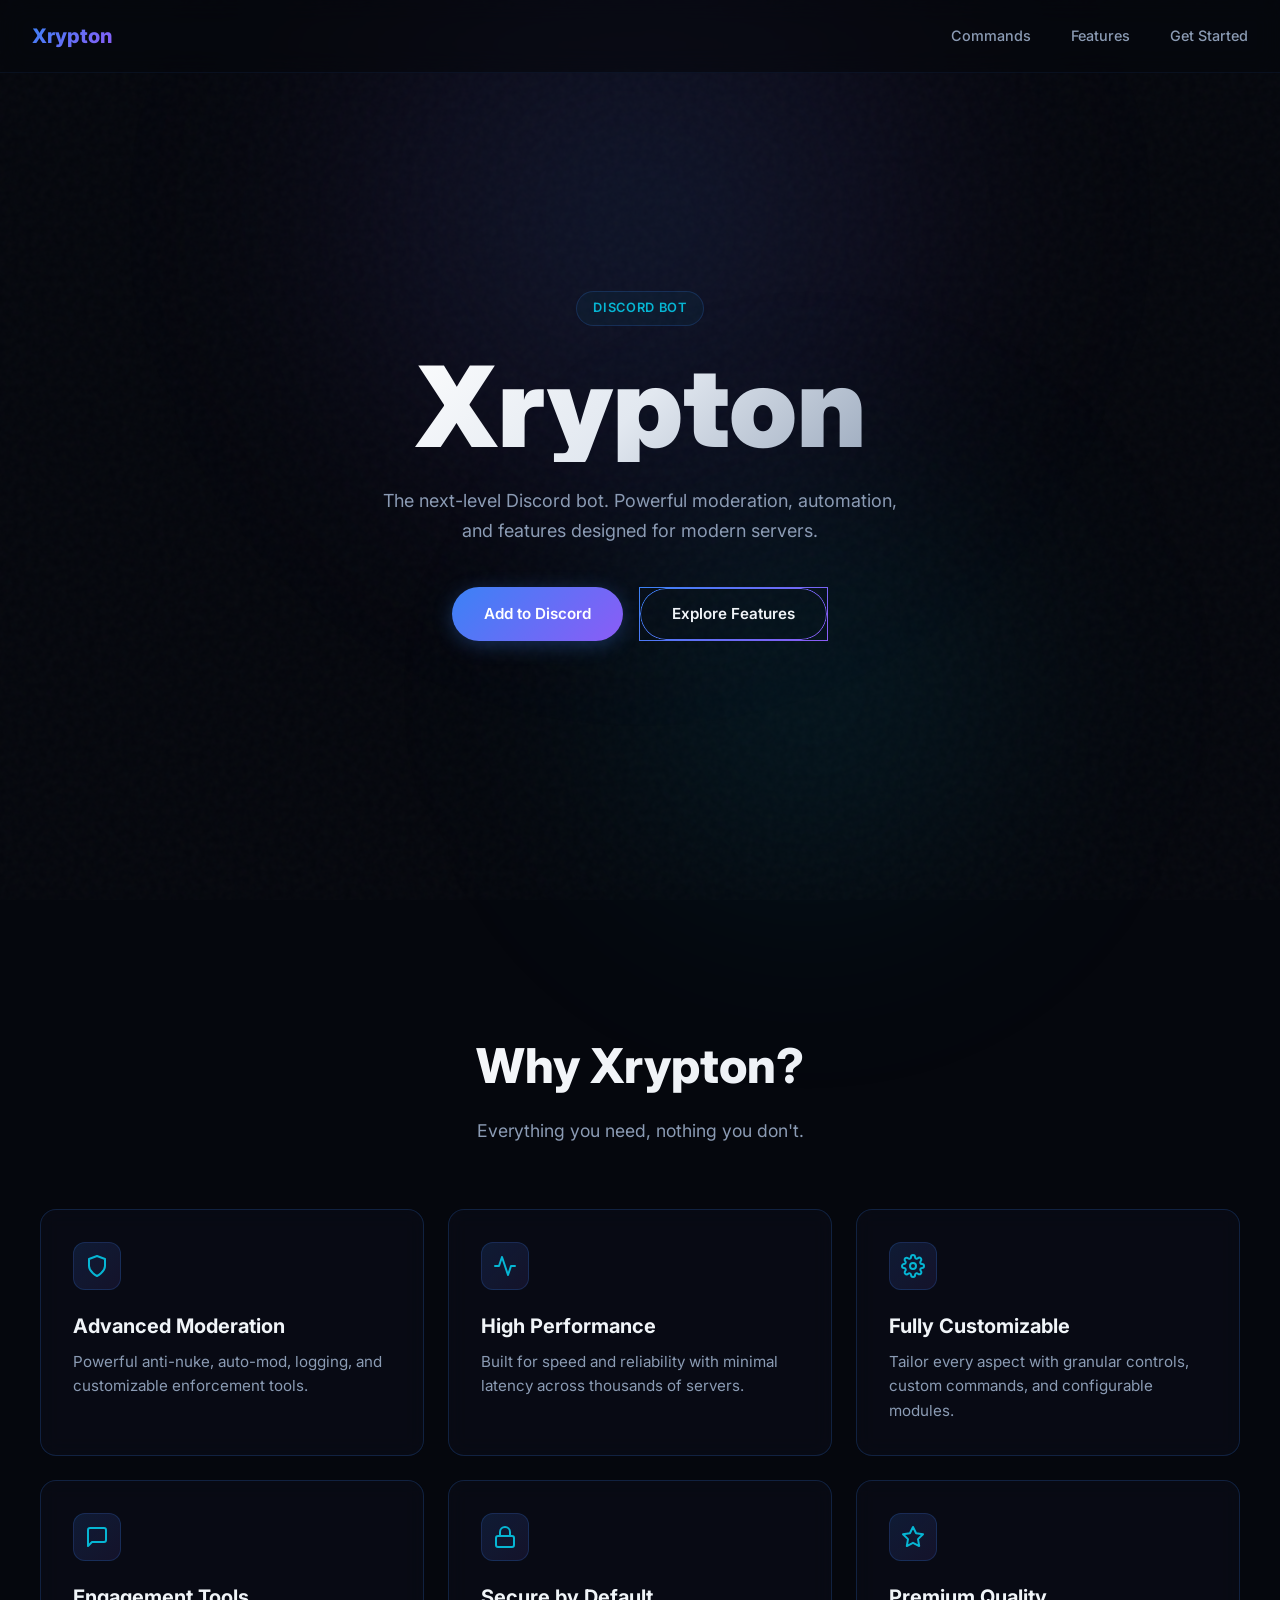
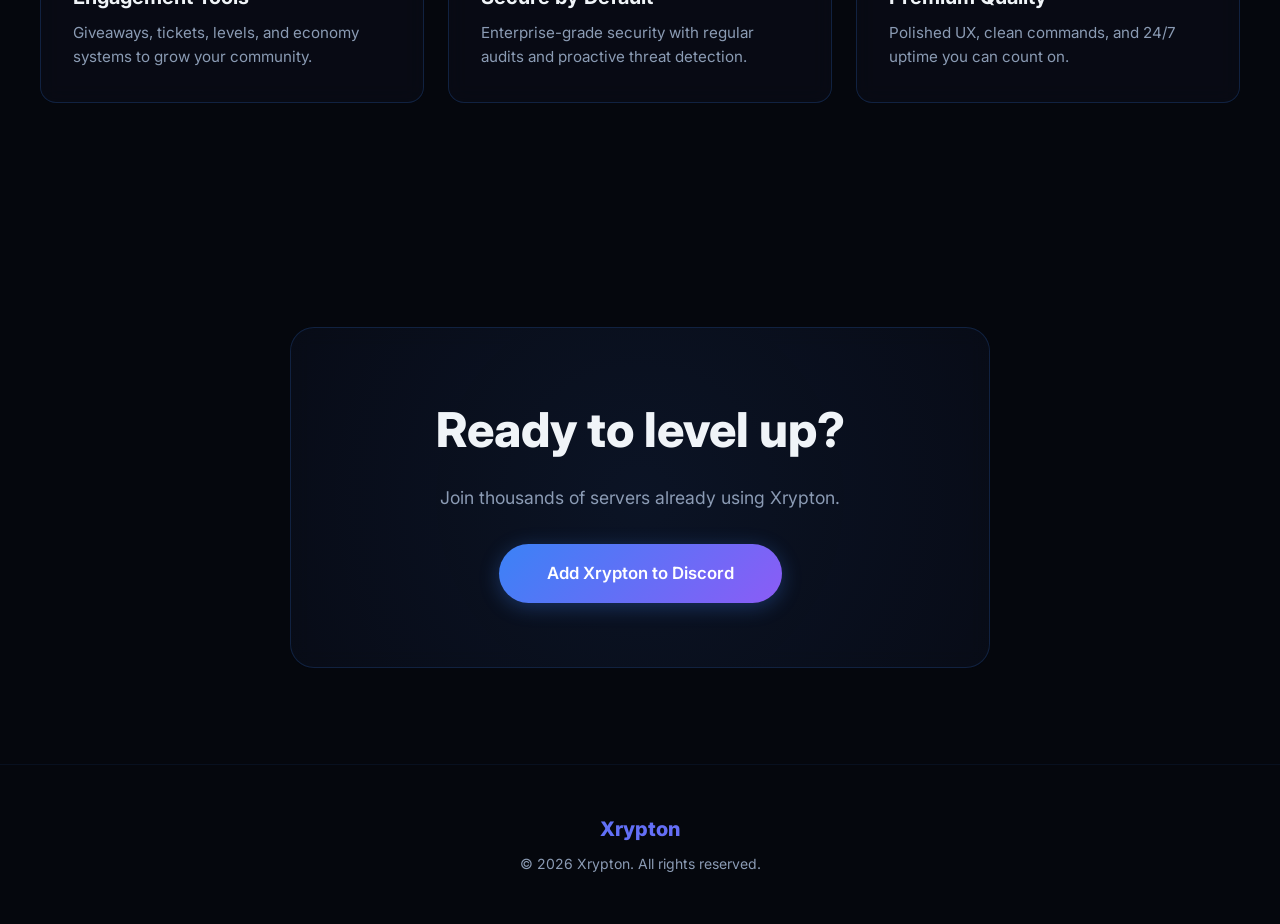
==== index.html @ df20b501 "sloppy init too bored will clean later" ====
<!DOCTYPE html>
<html lang="en">
<head>
    <meta charset="UTF-8">
    <meta name="viewport" content="width=device-width, initial-scale=1.0">
    <title>Xrypton - Discord Bot</title>
    <link rel="preconnect" href="https://fonts.googleapis.com">
    <link rel="preconnect" href="https://fonts.gstatic.com" crossorigin>
    <link href="https://fonts.googleapis.com/css2?family=Inter:wght@400;500;600;700;800;900&display=swap" rel="stylesheet">
    <link rel="stylesheet" href="styles.css">
</head>
<body>
    <div class="background-glow"></div>
    <div class="background-glow glow-2"></div>
    <div class="noise-overlay"></div>

    <nav class="navbar">
        <div class="nav-logo">Xrypton</div>
        <div class="nav-links">
            <a href="commands.html">Commands</a>
            <a href="#features">Features</a>
            <a href="#cta">Get Started</a>
        </div>
    </nav>

    <main>
        <section class="hero">
            <div class="hero-content">
                <div class="hero-badge">Discord Bot</div>
                <h1 class="hero-title">
                    <span class="title-line">Xrypton</span>
                </h1>
                <p class="hero-subtitle">
                    The next-level Discord bot. Powerful moderation, automation, and features designed for modern servers.
                </p>
                <div class="hero-buttons">
                    <a href="#cta" class="btn btn-primary">
                        <span>Add to Discord</span>
                    </a>
                    <a href="#features" class="btn btn-secondary">
                        <span>Explore Features</span>
                    </a>
                </div>
            </div>
        </section>

        <section id="features" class="features">
            <div class="section-header">
                <h2 class="section-title">Why Xrypton?</h2>
                <p class="section-subtitle">Everything you need, nothing you don't.</p>
            </div>
            <div class="features-grid">
                <div class="feature-card">
                    <div class="feature-icon">
                        <svg viewBox="0 0 24 24" fill="none" stroke="currentColor" stroke-width="2" stroke-linecap="round" stroke-linejoin="round">
                            <path d="M12 22s8-4 8-10V5l-8-3-8 3v7c0 6 8 10 8 10z"></path>
                        </svg>
                    </div>
                    <h3 class="feature-title">Advanced Moderation</h3>
                    <p class="feature-desc">Powerful anti-nuke, auto-mod, logging, and customizable enforcement tools.</p>
                </div>
                <div class="feature-card">
                    <div class="feature-icon">
                        <svg viewBox="0 0 24 24" fill="none" stroke="currentColor" stroke-width="2" stroke-linecap="round" stroke-linejoin="round">
                            <polyline points="22 12 18 12 15 21 9 3 6 12 2 12"></polyline>
                        </svg>
                    </div>
                    <h3 class="feature-title">High Performance</h3>
                    <p class="feature-desc">Built for speed and reliability with minimal latency across thousands of servers.</p>
                </div>
                <div class="feature-card">
                    <div class="feature-icon">
                        <svg viewBox="0 0 24 24" fill="none" stroke="currentColor" stroke-width="2" stroke-linecap="round" stroke-linejoin="round">
                            <circle cx="12" cy="12" r="3"></circle>
                            <path d="M19.4 15a1.65 1.65 0 0 0 .33 1.82l.06.06a2 2 0 0 1 0 2.83 2 2 0 0 1-2.83 0l-.06-.06a1.65 1.65 0 0 0-1.82-.33 1.65 1.65 0 0 0-1 1.51V21a2 2 0 0 1-2 2 2 2 0 0 1-2-2v-.09A1.65 1.65 0 0 0 9 19.4a1.65 1.65 0 0 0-1.82.33l-.06.06a2 2 0 0 1-2.83 0 2 2 0 0 1 0-2.83l.06-.06a1.65 1.65 0 0 0 .33-1.82 1.65 1.65 0 0 0-1.51-1H3a2 2 0 0 1-2-2 2 2 0 0 1 2-2h.09A1.65 1.65 0 0 0 4.6 9a1.65 1.65 0 0 0-.33-1.82l-.06-.06a2 2 0 0 1 0-2.83 2 2 0 0 1 2.83 0l.06.06a1.65 1.65 0 0 0 1.82.33H9a1.65 1.65 0 0 0 1-1.51V3a2 2 0 0 1 2-2 2 2 0 0 1 2 2v.09a1.65 1.65 0 0 0 1 1.51 1.65 1.65 0 0 0 1.82-.33l.06-.06a2 2 0 0 1 2.83 0 2 2 0 0 1 0 2.83l-.06.06a1.65 1.65 0 0 0-.33 1.82V9a1.65 1.65 0 0 0 1.51 1H21a2 2 0 0 1 2 2 2 2 0 0 1-2 2h-.09a1.65 1.65 0 0 0-1.51 1z"></path>
                        </svg>
                    </div>
                    <h3 class="feature-title">Fully Customizable</h3>
                    <p class="feature-desc">Tailor every aspect with granular controls, custom commands, and configurable modules.</p>
                </div>
                <div class="feature-card">
                    <div class="feature-icon">
                        <svg viewBox="0 0 24 24" fill="none" stroke="currentColor" stroke-width="2" stroke-linecap="round" stroke-linejoin="round">
                            <path d="M21 15a2 2 0 0 1-2 2H7l-4 4V5a2 2 0 0 1 2-2h14a2 2 0 0 1 2 2z"></path>
                        </svg>
                    </div>
                    <h3 class="feature-title">Engagement Tools</h3>
                    <p class="feature-desc">Giveaways, tickets, levels, and economy systems to grow your community.</p>
                </div>
                <div class="feature-card">
                    <div class="feature-icon">
                        <svg viewBox="0 0 24 24" fill="none" stroke="currentColor" stroke-width="2" stroke-linecap="round" stroke-linejoin="round">
                            <rect x="3" y="11" width="18" height="11" rx="2" ry="2"></rect>
                            <path d="M7 11V7a5 5 0 0 1 10 0v4"></path>
                        </svg>
                    </div>
                    <h3 class="feature-title">Secure by Default</h3>
                    <p class="feature-desc">Enterprise-grade security with regular audits and proactive threat detection.</p>
                </div>
                <div class="feature-card">
                    <div class="feature-icon">
                        <svg viewBox="0 0 24 24" fill="none" stroke="currentColor" stroke-width="2" stroke-linecap="round" stroke-linejoin="round">
                            <polygon points="12 2 15.09 8.26 22 9.27 17 14.14 18.18 21.02 12 17.77 5.82 21.02 7 14.14 2 9.27 8.91 8.26 12 2"></polygon>
                        </svg>
                    </div>
                    <h3 class="feature-title">Premium Quality</h3>
                    <p class="feature-desc">Polished UX, clean commands, and 24/7 uptime you can count on.</p>
                </div>
            </div>
        </section>

        <section id="cta" class="cta">
            <div class="cta-card">
                <h2 class="cta-title">Ready to level up?</h2>
                <p class="cta-subtitle">Join thousands of servers already using Xrypton.</p>
                <a href="#" class="btn btn-primary btn-large">
                    <span>Add Xrypton to Discord</span>
                </a>
            </div>
        </section>
    </main>

    <footer class="footer">
        <div class="footer-content">
            <div class="footer-logo">Xrypton</div>
            <p>&copy; 2026 Xrypton. All rights reserved.</p>
        </div>
    </footer>

    <script src="script.js"></script>
</body>
</html>
---- styles.css ----
* {
    margin: 0;
    padding: 0;
    box-sizing: border-box;
}

:root {
    --bg-primary: #05070d;
    --bg-secondary: #0a0e1a;
    --text-primary: #f0f4f8;
    --text-secondary: #8b9bb4;
    --accent-blue: #3b82f6;
    --accent-purple: #8b5cf6;
    --accent-cyan: #06b6d4;
    --border-color: rgba(59, 130, 246, 0.2);
}

html {
    scroll-behavior: smooth;
}

body {
    font-family: 'Inter', -apple-system, BlinkMacSystemFont, sans-serif;
    background-color: var(--bg-primary);
    color: var(--text-primary);
    overflow-x: hidden;
    line-height: 1.6;
}

.background-glow {
    position: fixed;
    top: -20%;
    left: 50%;
    transform: translateX(-50%);
    width: 800px;
    height: 800px;
    background: radial-gradient(circle, rgba(59, 130, 246, 0.15) 0%, rgba(139, 92, 246, 0.08) 40%, transparent 70%);
    filter: blur(100px);
    pointer-events: none;
    z-index: 0;
    animation: pulse 10s ease-in-out infinite;
}

.glow-2 {
    top: auto;
    bottom: -10%;
    left: auto;
    right: -10%;
    width: 600px;
    height: 600px;
    background: radial-gradient(circle, rgba(6, 182, 212, 0.12) 0%, transparent 70%);
    animation: pulse 14s ease-in-out infinite reverse;
    animation-delay: -5s;
}

.noise-overlay {
    position: fixed;
    top: 0;
    left: 0;
    width: 100%;
    height: 100%;
    opacity: 0.03;
    pointer-events: none;
    z-index: 1;
    background-image: url("data:image/svg+xml,%3Csvg viewBox='0 0 200 200' xmlns='http://www.w3.org/2000/svg'%3E%3Cfilter id='noiseFilter'%3E%3CfeTurbulence type='fractalNoise' baseFrequency='0.65' numOctaves='3' stitchTiles='stitch'/%3E%3C/filter%3E%3Crect width='100%25' height='100%25' filter='url(%23noiseFilter)'/%3E%3C/svg%3E");
}

@keyframes pulse {
    0%, 100% { transform: translateX(-50%) scale(1); opacity: 1; }
    50% { transform: translateX(-50%) scale(1.1); opacity: 0.7; }
}

.navbar {
    position: fixed;
    top: 0;
    left: 0;
    width: 100%;
    padding: 1.25rem 2rem;
    display: flex;
    justify-content: space-between;
    align-items: center;
    z-index: 100;
    backdrop-filter: blur(12px);
    background: rgba(5, 7, 13, 0.6);
    border-bottom: 1px solid rgba(59, 130, 246, 0.08);
}

.nav-logo {
    font-size: 1.25rem;
    font-weight: 800;
    background: linear-gradient(135deg, var(--accent-blue), var(--accent-purple));
    -webkit-background-clip: text;
    -webkit-text-fill-color: transparent;
    background-clip: text;
}

.nav-links {
    display: flex;
    gap: 2.5rem;
}

.nav-links a {
    color: var(--text-secondary);
    text-decoration: none;
    font-size: 0.9rem;
    font-weight: 500;
    transition: color 0.3s ease;
}

.nav-links a:hover {
    color: var(--text-primary);
}

.hero {
    position: relative;
    min-height: 100vh;
    display: flex;
    align-items: center;
    justify-content: center;
    text-align: center;
    padding: 8rem 2rem 6rem;
    z-index: 2;
}

.hero-content {
    max-width: 800px;
}

.hero-badge {
    display: inline-block;
    padding: 0.4rem 1rem;
    border-radius: 999px;
    border: 1px solid var(--border-color);
    font-size: 0.8rem;
    font-weight: 600;
    color: var(--accent-cyan);
    letter-spacing: 0.05em;
    text-transform: uppercase;
    margin-bottom: 1.5rem;
    background: rgba(6, 182, 212, 0.05);
    opacity: 0;
    transform: translateY(20px);
    animation: fadeInUp 0.6s ease forwards;
}

.hero-title {
    font-size: clamp(3.5rem, 10vw, 7rem);
    font-weight: 900;
    line-height: 1;
    margin-bottom: 1.5rem;
    background: linear-gradient(135deg, #ffffff 0%, #e2e8f0 50%, #94a3b8 100%);
    -webkit-background-clip: text;
    -webkit-text-fill-color: transparent;
    background-clip: text;
    opacity: 0;
    transform: translateY(20px);
    animation: fadeInUp 0.6s ease forwards 0.2s;
}

.hero-subtitle {
    font-size: 1.125rem;
    color: var(--text-secondary);
    max-width: 540px;
    margin: 0 auto 2.5rem;
    line-height: 1.7;
    opacity: 0;
    transform: translateY(20px);
    animation: fadeInUp 0.6s ease forwards 0.4s;
}

.hero-buttons {
    display: flex;
    gap: 1rem;
    justify-content: center;
    flex-wrap: wrap;
    opacity: 0;
    transform: translateY(20px);
    animation: fadeInUp 0.6s ease forwards 0.6s;
}

@keyframes fadeInUp {
    to {
        opacity: 1;
        transform: translateY(0);
    }
}

.btn {
    display: inline-flex;
    align-items: center;
    justify-content: center;
    padding: 0.875rem 2rem;
    border-radius: 999px;
    font-size: 0.95rem;
    font-weight: 600;
    text-decoration: none;
    transition: all 0.3s cubic-bezier(0.4, 0, 0.2, 1);
    cursor: pointer;
    border: none;
    position: relative;
    overflow: hidden;
}

.btn-primary {
    background: linear-gradient(135deg, var(--accent-blue), var(--accent-purple));
    color: white;
    box-shadow: 0 4px 20px rgba(59, 130, 246, 0.3);
}

.btn-primary:hover {
    transform: scale(1.04);
    box-shadow: 0 8px 30px rgba(59, 130, 246, 0.5), 0 0 60px rgba(139, 92, 246, 0.3);
    background: linear-gradient(135deg, #3b82f6 0%, #6366f1 50%, #8b5cf6 100%);
}

.btn-secondary {
    background: transparent;
    color: var(--text-primary);
    border: 1px solid transparent;
    border-image: linear-gradient(135deg, var(--accent-blue), var(--accent-purple)) 1;
    position: relative;
}

.btn-secondary::before {
    content: '';
    position: absolute;
    inset: 0;
    border-radius: 999px;
    padding: 1px;
    background: linear-gradient(135deg, var(--accent-blue), var(--accent-purple));
    -webkit-mask: linear-gradient(#fff 0 0) content-box, linear-gradient(#fff 0 0);
    -webkit-mask-composite: xor;
    mask-composite: exclude;
    pointer-events: none;
}

.btn-secondary:hover {
    transform: scale(1.03);
    background: rgba(59, 130, 246, 0.08);
    box-shadow: 0 0 30px rgba(59, 130, 246, 0.2);
}

.btn-large {
    padding: 1rem 3rem;
    font-size: 1.05rem;
}

.features {
    position: relative;
    padding: 8rem 2rem;
    z-index: 2;
}

.section-header {
    text-align: center;
    margin-bottom: 4rem;
}

.section-title {
    font-size: clamp(2rem, 5vw, 3rem);
    font-weight: 800;
    margin-bottom: 0.75rem;
    background: linear-gradient(135deg, #ffffff, #e2e8f0);
    -webkit-background-clip: text;
    -webkit-text-fill-color: transparent;
    background-clip: text;
}

.section-subtitle {
    font-size: 1.1rem;
    color: var(--text-secondary);
}

.features-grid {
    display: grid;
    grid-template-columns: repeat(auto-fit, minmax(320px, 1fr));
    gap: 1.5rem;
    max-width: 1200px;
    margin: 0 auto;
}

.feature-card {
    background: rgba(10, 14, 26, 0.6);
    border: 1px solid var(--border-color);
    border-radius: 1rem;
    padding: 2rem;
    transition: all 0.4s cubic-bezier(0.4, 0, 0.2, 1);
    backdrop-filter: blur(10px);
    opacity: 0;
    transform: translateY(20px);
}

.feature-card.visible {
    opacity: 1;
    transform: translateY(0);
}

.feature-card:hover {
    border-color: rgba(59, 130, 246, 0.4);
    transform: translateY(-4px);
    box-shadow: 0 20px 40px rgba(0, 0, 0, 0.4), 0 0 40px rgba(59, 130, 246, 0.1);
}

.feature-icon {
    width: 48px;
    height: 48px;
    border-radius: 12px;
    display: flex;
    align-items: center;
    justify-content: center;
    background: linear-gradient(135deg, rgba(59, 130, 246, 0.15), rgba(139, 92, 246, 0.1));
    border: 1px solid rgba(59, 130, 246, 0.2);
    margin-bottom: 1.25rem;
    transition: all 0.3s ease;
}

.feature-icon svg {
    width: 24px;
    height: 24px;
    color: var(--accent-cyan);
}

.feature-card:hover .feature-icon {
    background: linear-gradient(135deg, rgba(59, 130, 246, 0.25), rgba(139, 92, 246, 0.2));
    border-color: rgba(59, 130, 246, 0.4);
    box-shadow: 0 0 20px rgba(59, 130, 246, 0.2);
    transform: scale(1.05);
}

.feature-title {
    font-size: 1.25rem;
    font-weight: 700;
    margin-bottom: 0.5rem;
}

.feature-desc {
    color: var(--text-secondary);
    font-size: 0.95rem;
    line-height: 1.6;
}

.cta {
    position: relative;
    padding: 6rem 2rem;
    z-index: 2;
}

.cta-card {
    max-width: 700px;
    margin: 0 auto;
    text-align: center;
    padding: 4rem 2rem;
    background: rgba(10, 14, 26, 0.6);
    border: 1px solid var(--border-color);
    border-radius: 1.5rem;
    backdrop-filter: blur(10px);
    position: relative;
    overflow: hidden;
}

.cta-card::before {
    content: '';
    position: absolute;
    top: -50%;
    left: -50%;
    width: 200%;
    height: 200%;
    background: radial-gradient(circle, rgba(59, 130, 246, 0.08) 0%, transparent 60%);
    animation: rotate 20s linear infinite;
}

@keyframes rotate {
    from { transform: rotate(0deg); }
    to { transform: rotate(360deg); }
}

.cta-title {
    font-size: clamp(2rem, 5vw, 3rem);
    font-weight: 800;
    margin-bottom: 1rem;
    position: relative;
    z-index: 1;
}

.cta-subtitle {
    font-size: 1.1rem;
    color: var(--text-secondary);
    margin-bottom: 2rem;
    position: relative;
    z-index: 1;
}

.cta .btn {
    position: relative;
    z-index: 1;
}

.footer {
    position: relative;
    padding: 3rem 2rem;
    text-align: center;
    border-top: 1px solid rgba(59, 130, 246, 0.08);
    z-index: 2;
}

.footer-content {
    max-width: 1200px;
    margin: 0 auto;
}

.footer-logo {
    font-size: 1.25rem;
    font-weight: 800;
    background: linear-gradient(135deg, var(--accent-blue), var(--accent-purple));
    -webkit-background-clip: text;
    -webkit-text-fill-color: transparent;
    background-clip: text;
    margin-bottom: 0.5rem;
}

.footer p {
    color: var(--text-secondary);
    font-size: 0.875rem;
}

@media (max-width: 768px) {
    .navbar {
        padding: 1rem;
    }

    .nav-links {
        gap: 1.5rem;
    }

    .hero {
        padding: 6rem 1.5rem 4rem;
    }

    .features {
        padding: 4rem 1.5rem;
    }

    .features-grid {
        grid-template-columns: 1fr;
    }

    .cta {
        padding: 4rem 1.5rem;
    }
}
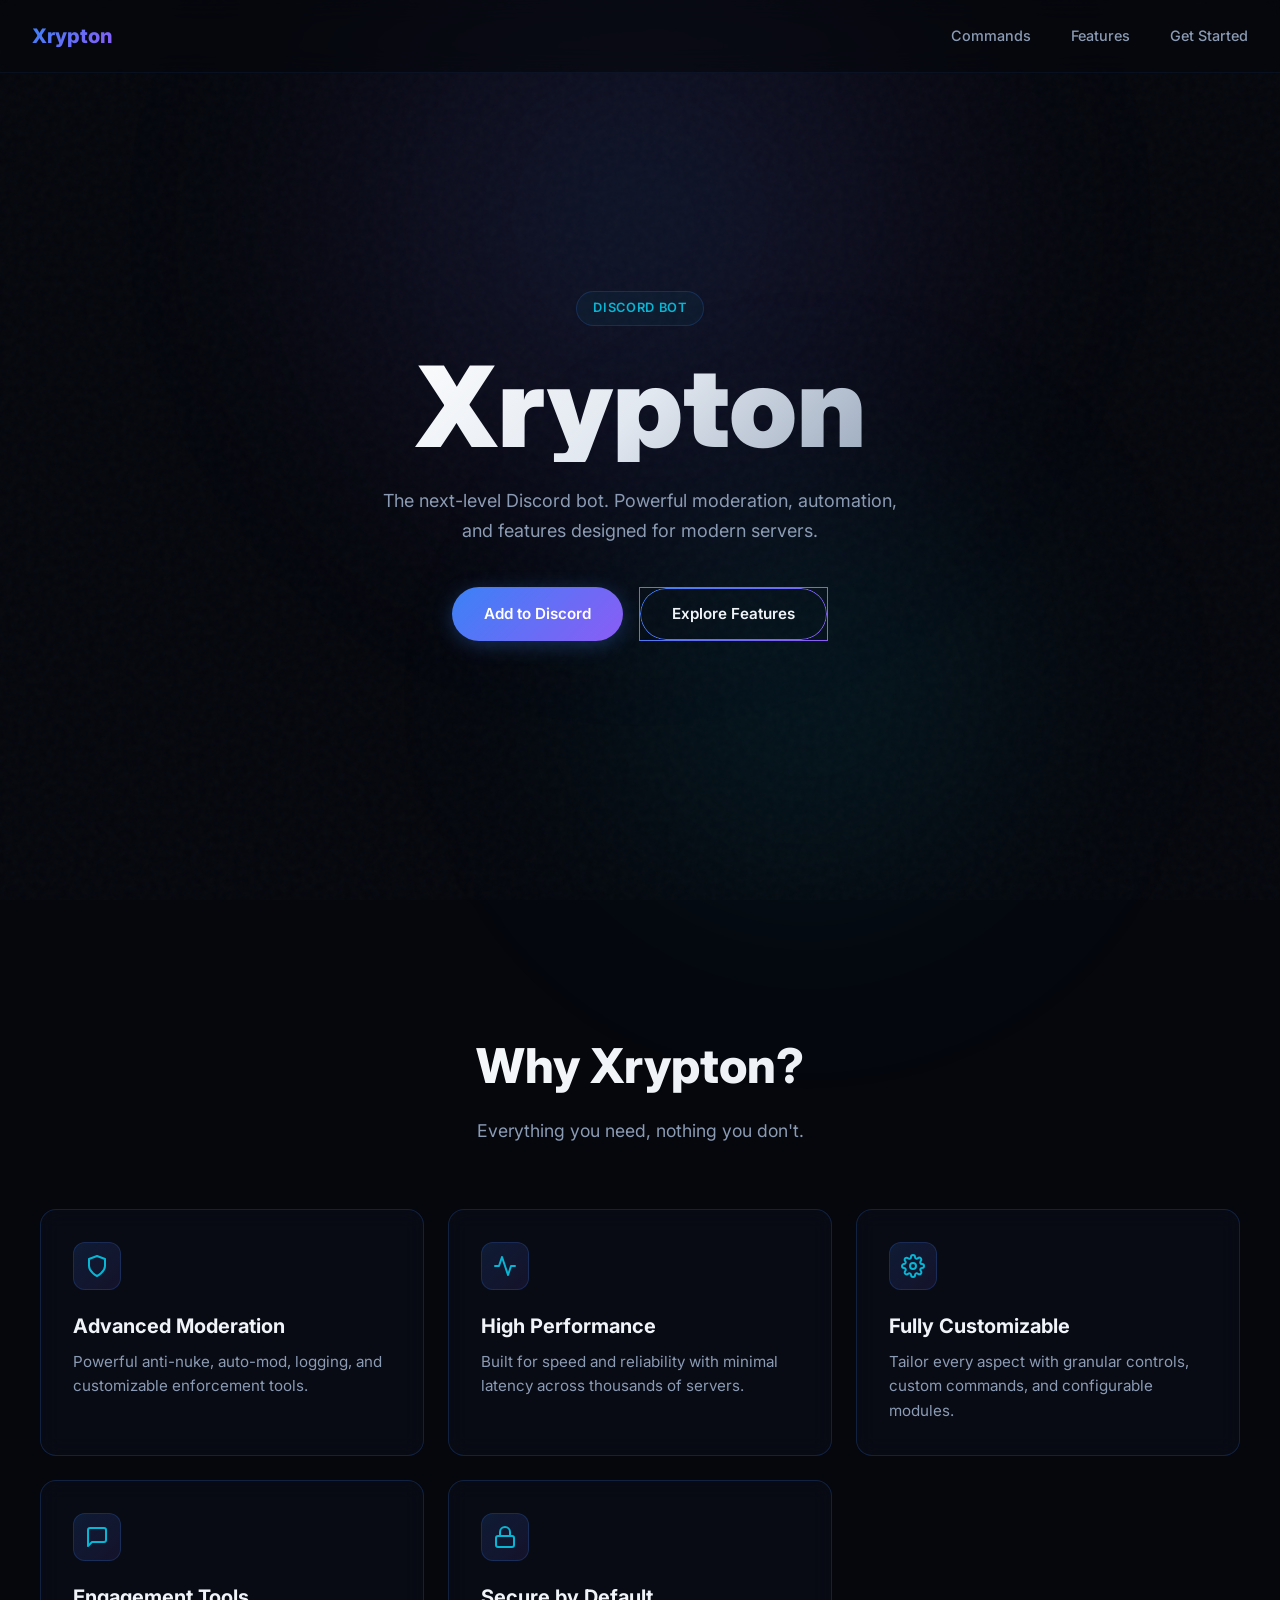
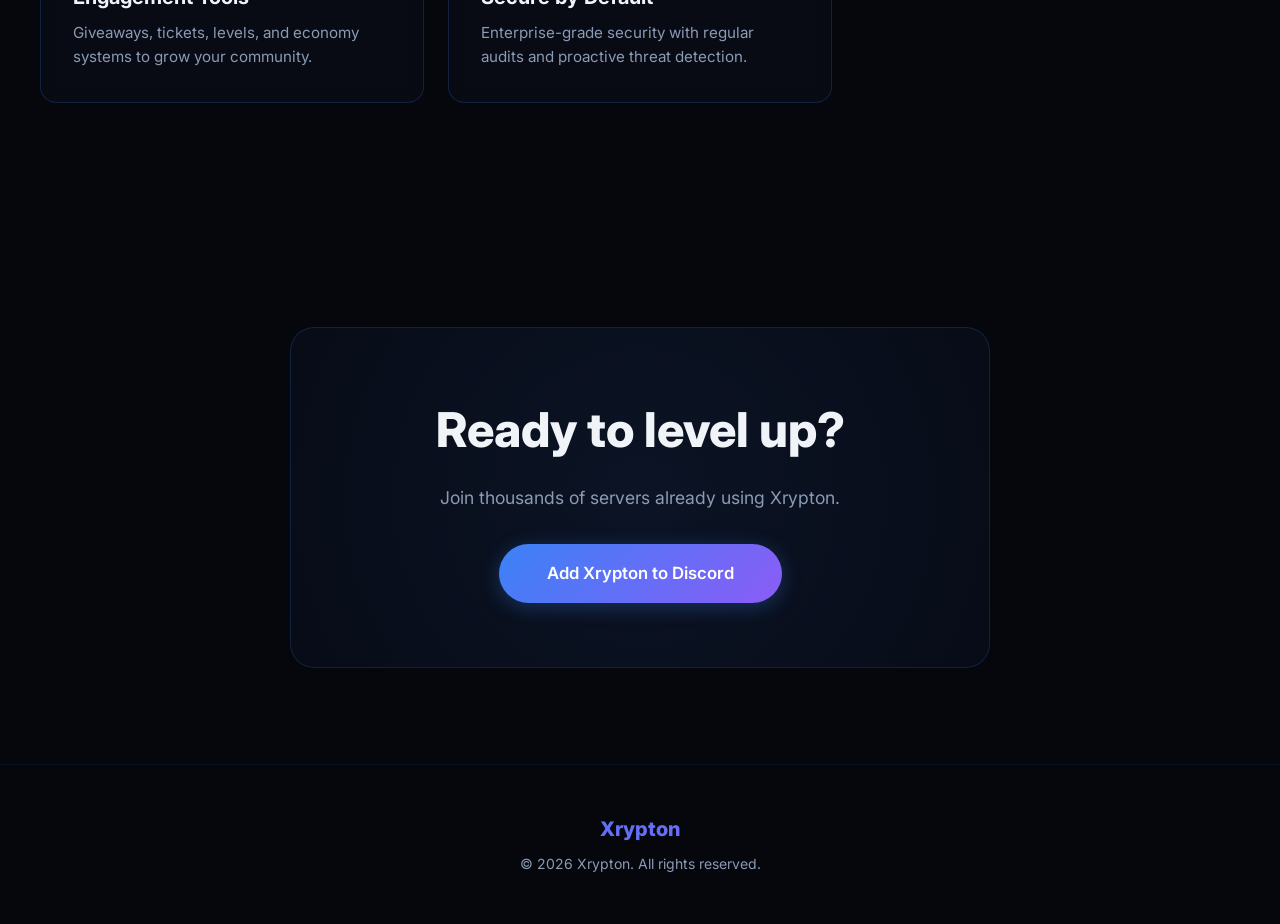
==== commit 82347678: "Update index.html" ====
--- a/index.html
+++ b/index.html
@@ -17,7 +17,7 @@
     <nav class="navbar">
         <div class="nav-logo">Xrypton</div>
         <div class="nav-links">
-            <a href="commands.html">Commands</a>
+            <a href="commands">Commands</a>
             <a href="#features">Features</a>
             <a href="#cta">Get Started</a>
         </div>
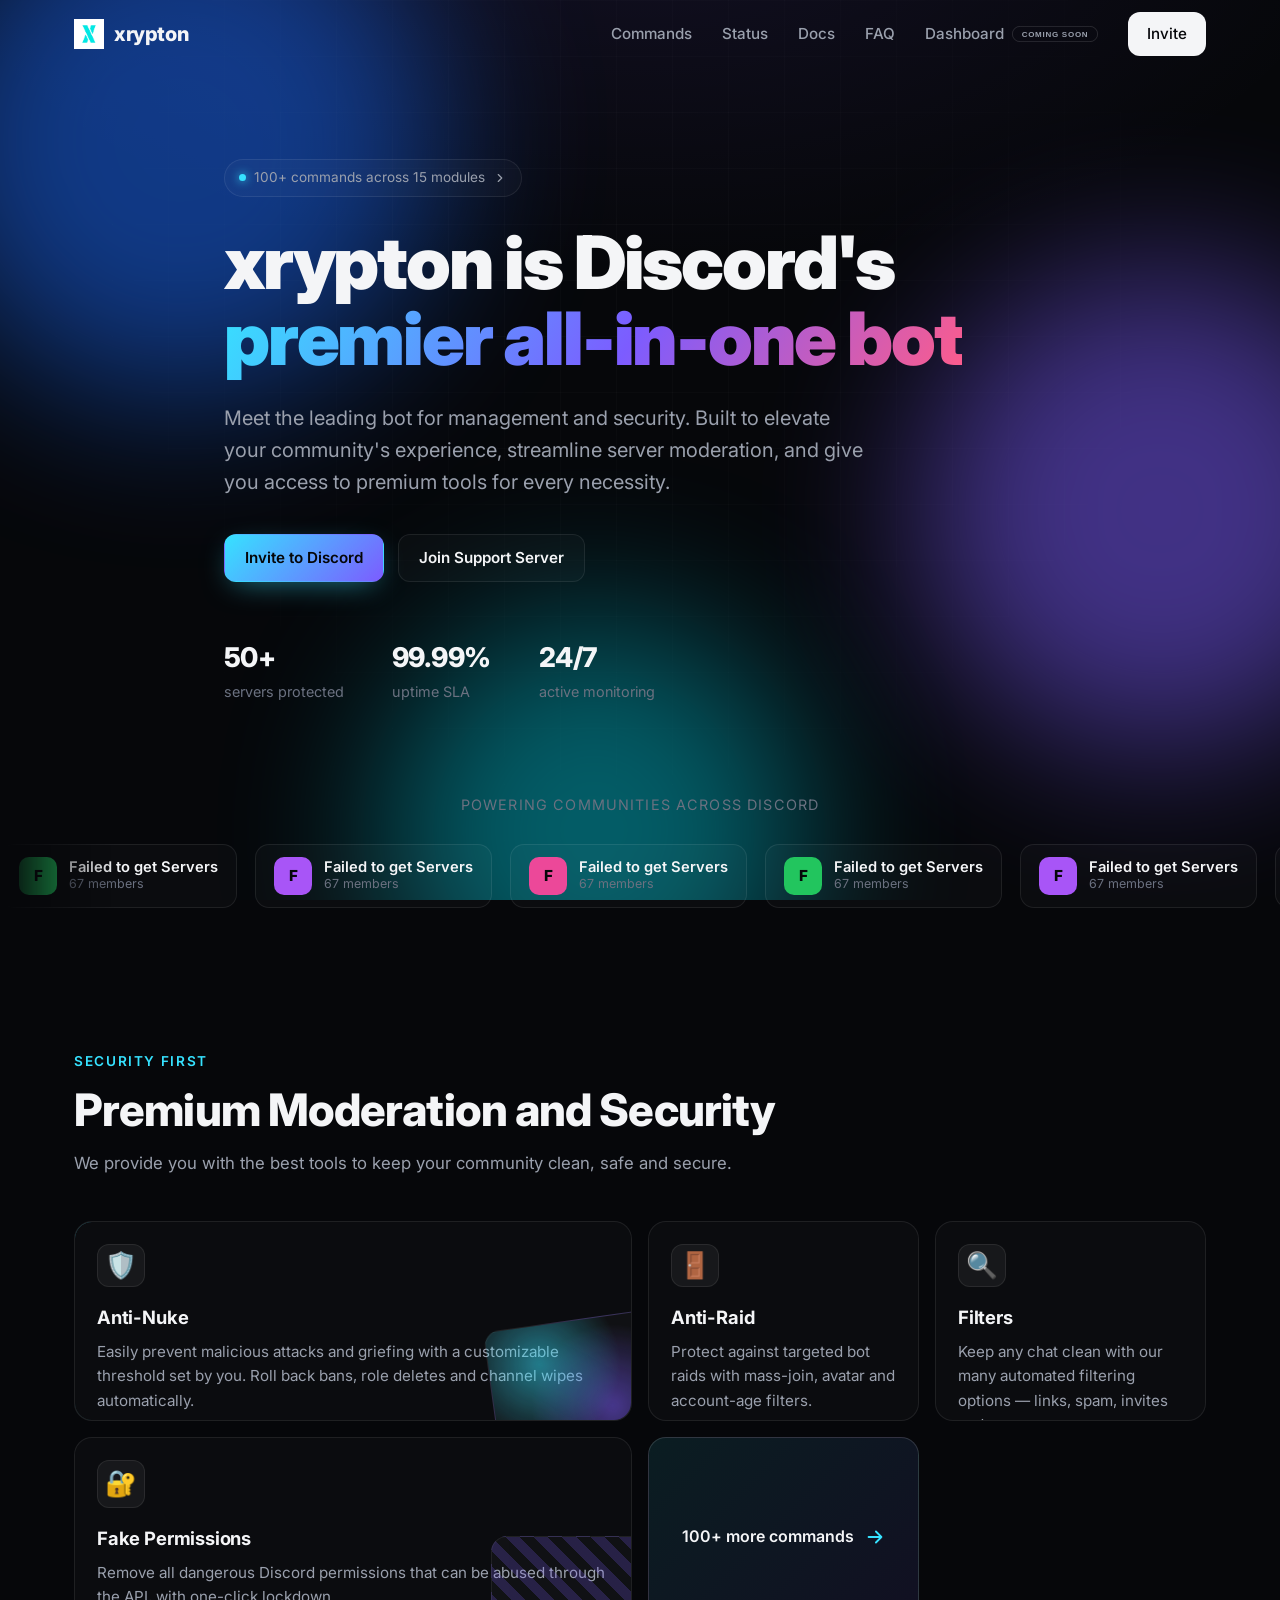
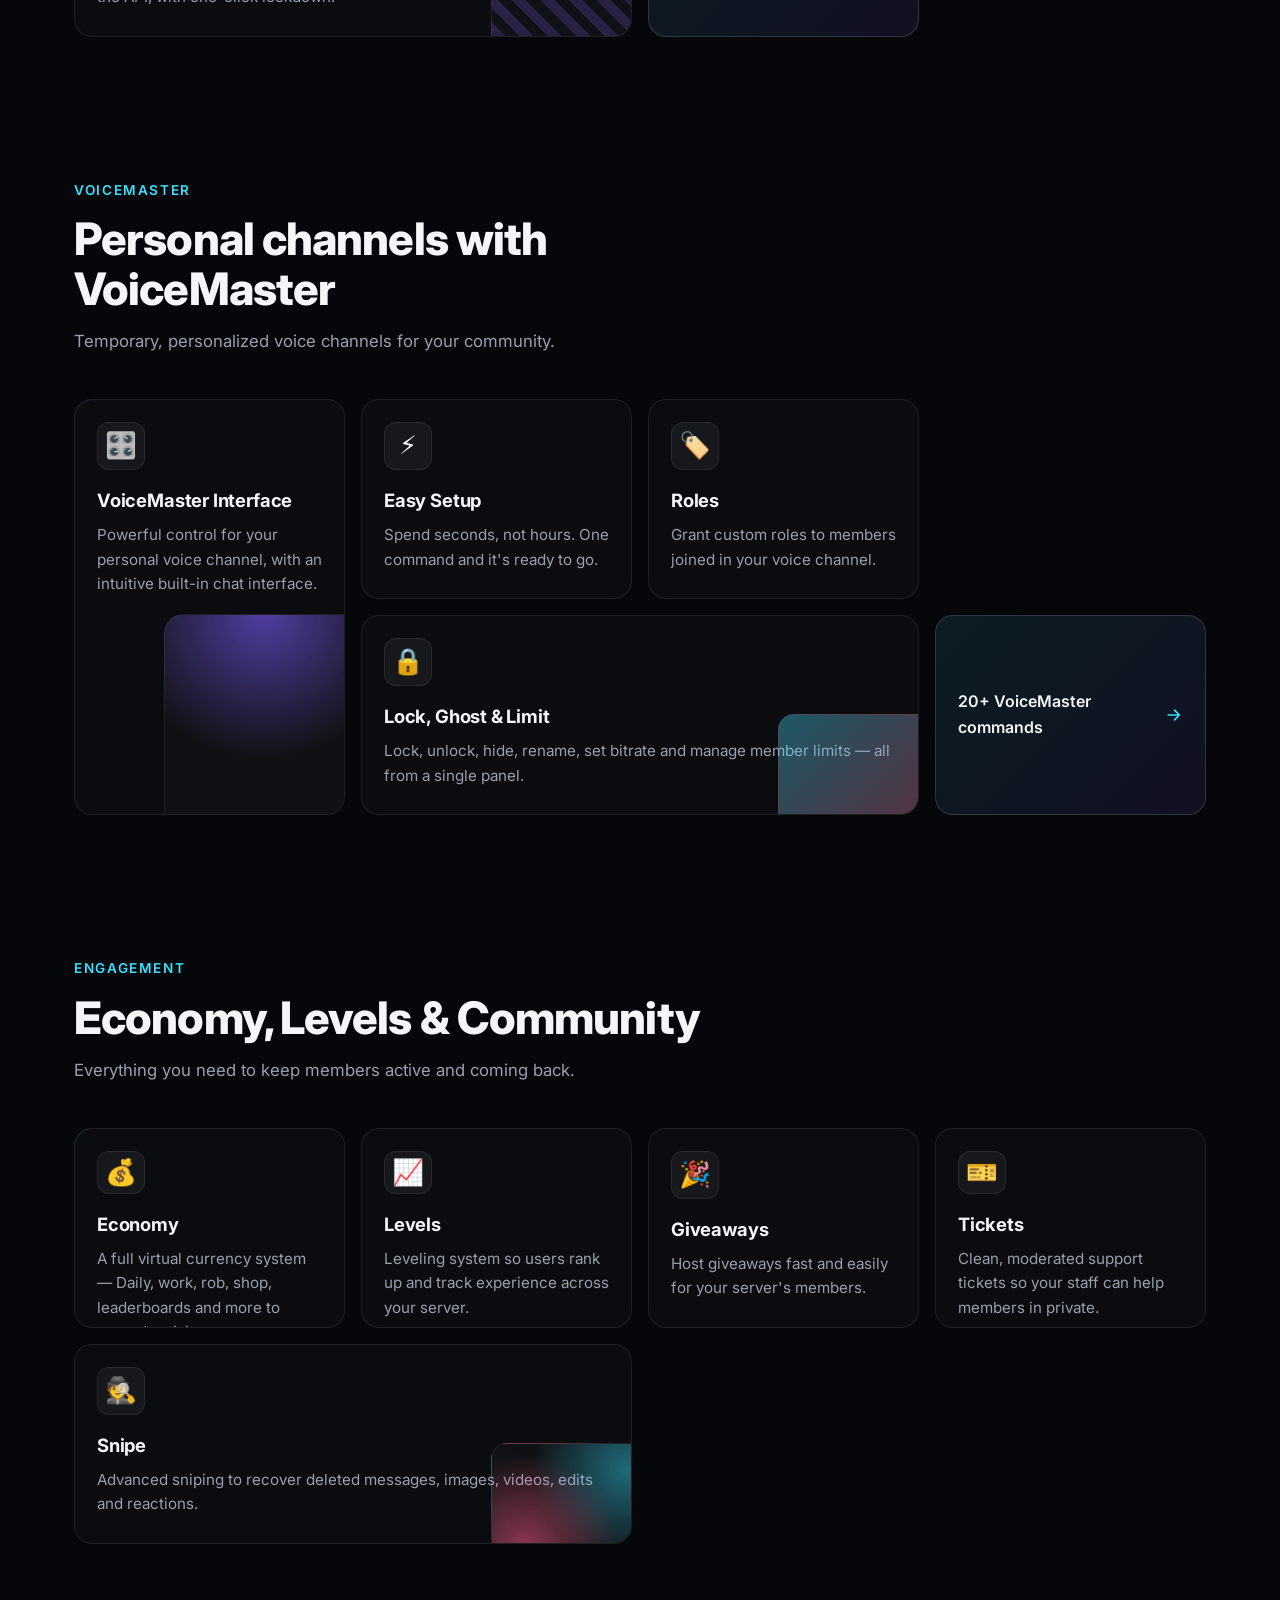
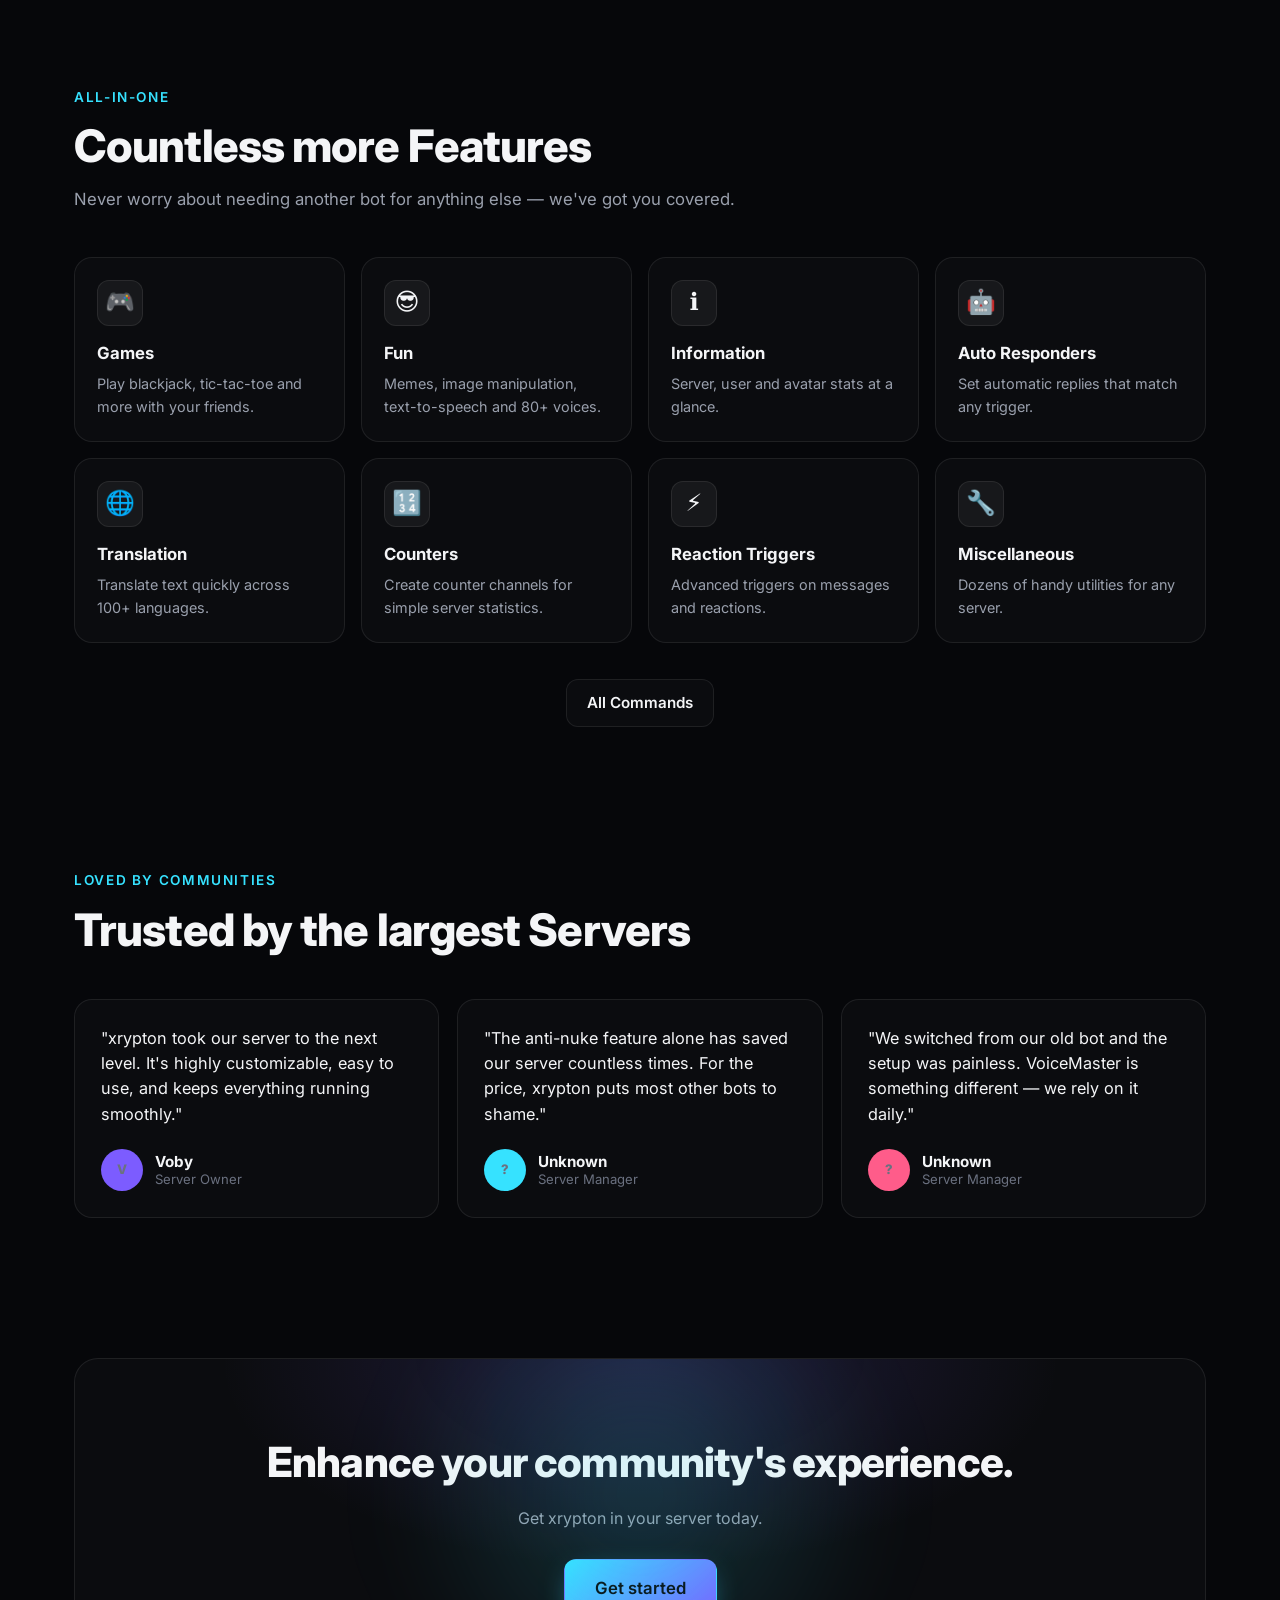
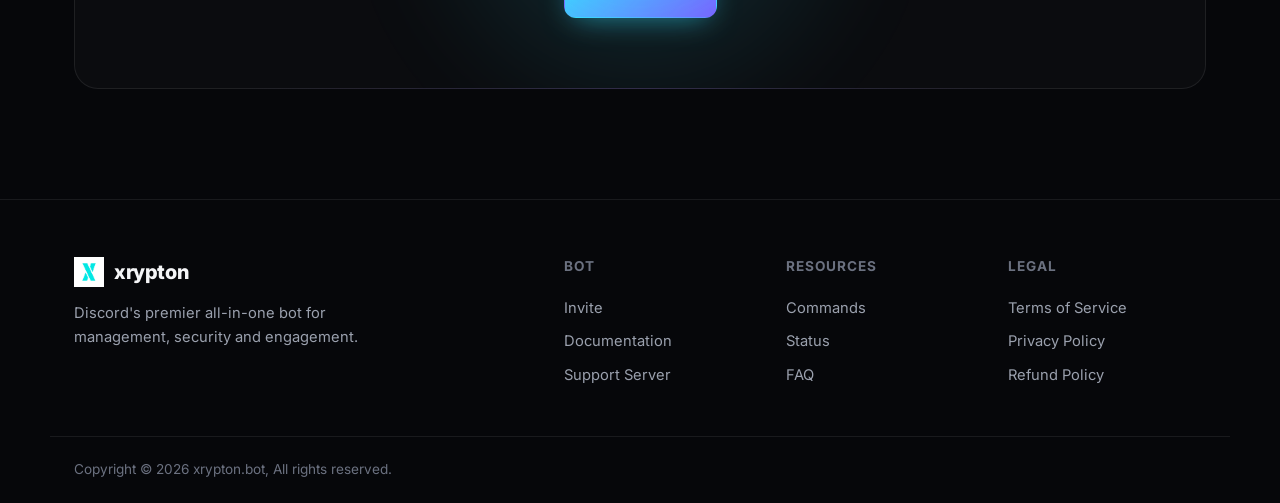
==== commit b63f6a54: "Add files via upload" ====
--- a/index.html
+++ b/index.html
@@ -1,132 +1,318 @@
 <!DOCTYPE html>
 <html lang="en">
 <head>
-    <meta charset="UTF-8">
-    <meta name="viewport" content="width=device-width, initial-scale=1.0">
-    <title>Xrypton - Discord Bot</title>
-    <link rel="preconnect" href="https://fonts.googleapis.com">
-    <link rel="preconnect" href="https://fonts.gstatic.com" crossorigin>
-    <link href="https://fonts.googleapis.com/css2?family=Inter:wght@400;500;600;700;800;900&display=swap" rel="stylesheet">
-    <link rel="stylesheet" href="styles.css">
+  <meta charset="UTF-8" />
+  <meta name="viewport" content="width=device-width, initial-scale=1.0" />
+  <title>xrypton — Discord's premier all-in-one bot</title>
+  <meta name="description" content="xrypton is Discord's premier all-in-one bot for management, security and engagement. Anti-nuke, anti-raid, voicemaster, economy, levels and more." />
+  <meta name="theme-color" content="#06070a" />
+  <link rel="preconnect" href="https://fonts.googleapis.com" />
+  <link rel="preconnect" href="https://fonts.gstatic.com" crossorigin />
+  <link href="https://fonts.googleapis.com/css2?family=Inter:wght@400;500;600;700;800;900&display=swap" rel="stylesheet" />
+  <link rel="stylesheet" href="assets/css/style.css" />
+  <link rel="icon" href="assets/svg/logo.png" type="image/svg+xml" />
 </head>
 <body>
-    <div class="background-glow"></div>
-    <div class="background-glow glow-2"></div>
-    <div class="noise-overlay"></div>
-
-    <nav class="navbar">
-        <div class="nav-logo">Xrypton</div>
-        <div class="nav-links">
-            <a href="commands">Commands</a>
-            <a href="#features">Features</a>
-            <a href="#cta">Get Started</a>
-        </div>
-    </nav>
-
-    <main>
-        <section class="hero">
-            <div class="hero-content">
-                <div class="hero-badge">Discord Bot</div>
-                <h1 class="hero-title">
-                    <span class="title-line">Xrypton</span>
-                </h1>
-                <p class="hero-subtitle">
-                    The next-level Discord bot. Powerful moderation, automation, and features designed for modern servers.
-                </p>
-                <div class="hero-buttons">
-                    <a href="#cta" class="btn btn-primary">
-                        <span>Add to Discord</span>
-                    </a>
-                    <a href="#features" class="btn btn-secondary">
-                        <span>Explore Features</span>
-                    </a>
-                </div>
-            </div>
-        </section>
-
-        <section id="features" class="features">
-            <div class="section-header">
-                <h2 class="section-title">Why Xrypton?</h2>
-                <p class="section-subtitle">Everything you need, nothing you don't.</p>
-            </div>
-            <div class="features-grid">
-                <div class="feature-card">
-                    <div class="feature-icon">
-                        <svg viewBox="0 0 24 24" fill="none" stroke="currentColor" stroke-width="2" stroke-linecap="round" stroke-linejoin="round">
-                            <path d="M12 22s8-4 8-10V5l-8-3-8 3v7c0 6 8 10 8 10z"></path>
-                        </svg>
-                    </div>
-                    <h3 class="feature-title">Advanced Moderation</h3>
-                    <p class="feature-desc">Powerful anti-nuke, auto-mod, logging, and customizable enforcement tools.</p>
-                </div>
-                <div class="feature-card">
-                    <div class="feature-icon">
-                        <svg viewBox="0 0 24 24" fill="none" stroke="currentColor" stroke-width="2" stroke-linecap="round" stroke-linejoin="round">
-                            <polyline points="22 12 18 12 15 21 9 3 6 12 2 12"></polyline>
-                        </svg>
-                    </div>
-                    <h3 class="feature-title">High Performance</h3>
-                    <p class="feature-desc">Built for speed and reliability with minimal latency across thousands of servers.</p>
-                </div>
-                <div class="feature-card">
-                    <div class="feature-icon">
-                        <svg viewBox="0 0 24 24" fill="none" stroke="currentColor" stroke-width="2" stroke-linecap="round" stroke-linejoin="round">
-                            <circle cx="12" cy="12" r="3"></circle>
-                            <path d="M19.4 15a1.65 1.65 0 0 0 .33 1.82l.06.06a2 2 0 0 1 0 2.83 2 2 0 0 1-2.83 0l-.06-.06a1.65 1.65 0 0 0-1.82-.33 1.65 1.65 0 0 0-1 1.51V21a2 2 0 0 1-2 2 2 2 0 0 1-2-2v-.09A1.65 1.65 0 0 0 9 19.4a1.65 1.65 0 0 0-1.82.33l-.06.06a2 2 0 0 1-2.83 0 2 2 0 0 1 0-2.83l.06-.06a1.65 1.65 0 0 0 .33-1.82 1.65 1.65 0 0 0-1.51-1H3a2 2 0 0 1-2-2 2 2 0 0 1 2-2h.09A1.65 1.65 0 0 0 4.6 9a1.65 1.65 0 0 0-.33-1.82l-.06-.06a2 2 0 0 1 0-2.83 2 2 0 0 1 2.83 0l.06.06a1.65 1.65 0 0 0 1.82.33H9a1.65 1.65 0 0 0 1-1.51V3a2 2 0 0 1 2-2 2 2 0 0 1 2 2v.09a1.65 1.65 0 0 0 1 1.51 1.65 1.65 0 0 0 1.82-.33l.06-.06a2 2 0 0 1 2.83 0 2 2 0 0 1 0 2.83l-.06.06a1.65 1.65 0 0 0-.33 1.82V9a1.65 1.65 0 0 0 1.51 1H21a2 2 0 0 1 2 2 2 2 0 0 1-2 2h-.09a1.65 1.65 0 0 0-1.51 1z"></path>
-                        </svg>
-                    </div>
-                    <h3 class="feature-title">Fully Customizable</h3>
-                    <p class="feature-desc">Tailor every aspect with granular controls, custom commands, and configurable modules.</p>
-                </div>
-                <div class="feature-card">
-                    <div class="feature-icon">
-                        <svg viewBox="0 0 24 24" fill="none" stroke="currentColor" stroke-width="2" stroke-linecap="round" stroke-linejoin="round">
-                            <path d="M21 15a2 2 0 0 1-2 2H7l-4 4V5a2 2 0 0 1 2-2h14a2 2 0 0 1 2 2z"></path>
-                        </svg>
-                    </div>
-                    <h3 class="feature-title">Engagement Tools</h3>
-                    <p class="feature-desc">Giveaways, tickets, levels, and economy systems to grow your community.</p>
-                </div>
-                <div class="feature-card">
-                    <div class="feature-icon">
-                        <svg viewBox="0 0 24 24" fill="none" stroke="currentColor" stroke-width="2" stroke-linecap="round" stroke-linejoin="round">
-                            <rect x="3" y="11" width="18" height="11" rx="2" ry="2"></rect>
-                            <path d="M7 11V7a5 5 0 0 1 10 0v4"></path>
-                        </svg>
-                    </div>
-                    <h3 class="feature-title">Secure by Default</h3>
-                    <p class="feature-desc">Enterprise-grade security with regular audits and proactive threat detection.</p>
-                </div>
-                <div class="feature-card">
-                    <div class="feature-icon">
-                        <svg viewBox="0 0 24 24" fill="none" stroke="currentColor" stroke-width="2" stroke-linecap="round" stroke-linejoin="round">
-                            <polygon points="12 2 15.09 8.26 22 9.27 17 14.14 18.18 21.02 12 17.77 5.82 21.02 7 14.14 2 9.27 8.91 8.26 12 2"></polygon>
-                        </svg>
-                    </div>
-                    <h3 class="feature-title">Premium Quality</h3>
-                    <p class="feature-desc">Polished UX, clean commands, and 24/7 uptime you can count on.</p>
-                </div>
-            </div>
-        </section>
-
-        <section id="cta" class="cta">
-            <div class="cta-card">
-                <h2 class="cta-title">Ready to level up?</h2>
-                <p class="cta-subtitle">Join thousands of servers already using Xrypton.</p>
-                <a href="#" class="btn btn-primary btn-large">
-                    <span>Add Xrypton to Discord</span>
-                </a>
-            </div>
-        </section>
-    </main>
-
-    <footer class="footer">
-        <div class="footer-content">
-            <div class="footer-logo">Xrypton</div>
-            <p>&copy; 2026 Xrypton. All rights reserved.</p>
-        </div>
-    </footer>
-
-    <script src="script.js"></script>
+  <!-- ambient background -->
+  <div class="ambient" aria-hidden="true">
+    <span class="blob blob-1"></span>
+    <span class="blob blob-2"></span>
+    <span class="blob blob-3"></span>
+    <div class="grid-overlay"></div>
+  </div>
+
+  <!-- NAV -->
+  <header class="nav" id="nav">
+    <div class="container nav-inner">
+      <a href="/" class="brand" aria-label="xrypton home">
+        <img src="assets/svg/logo.png" alt="" class="brand-mark" />
+        <span class="brand-name">xrypton</span>
+      </a>
+      <nav class="nav-links" id="navLinks">
+        <a href="/commands">Commands</a>
+        <a href="/status">Status</a>
+        <a href="/docs">Docs</a>
+        <a href="/faq">FAQ</a>
+        <a href="/dashboard" class="nav-dashboard">
+          Dashboard
+          <img src="assets/svg/coming-soon.svg" alt="Coming Soon" class="badge-soon" />
+        </a>
+        <a href="https://discord.gg/xrypton" class="btn btn-invite nav-cta">Invite</a>
+      </nav>
+      <button class="nav-toggle" id="navToggle" aria-label="Toggle menu">
+        <span></span><span></span><span></span>
+      </button>
+    </div>
+  </header>
+
+  <main>
+    <!-- HERO -->
+    <section class="hero">
+      <div class="container hero-inner">
+        <a class="pill" href="/commands">
+          <span class="pill-dot"></span> 100+ commands across 15 modules
+          <svg viewBox="0 0 24 24" width="14" height="14"><path d="M9 6l6 6-6 6" fill="none" stroke="currentColor" stroke-width="2" stroke-linecap="round" stroke-linejoin="round"/></svg>
+        </a>
+        <h1 class="hero-title">
+          xrypton is Discord's<br />
+          <span class="grad">premier all-in-one bot</span>
+        </h1>
+        <p class="hero-sub">
+          Meet the leading bot for management and security. Built to elevate your
+          community's experience, streamline server moderation, and give you access
+          to premium tools for every necessity.
+        </p>
+        <div class="hero-actions">
+          <a href="https://discord.com/oauth2/authorize?client_id=000000000000000000&permissions=8&scope=bot%20applications.commands" class="btn btn-primary">
+            Invite to Discord
+          </a>
+          <a href="https://discord.gg/xrypton" class="btn btn-ghost">
+            Join Support Server
+          </a>
+        </div>
+        <div class="hero-meta">
+          <div class="hero-stat">
+            <strong>50+</strong>
+            <span>servers protected</span>
+          </div>
+          <div class="hero-stat">
+            <strong>99.99%</strong>
+            <span>uptime SLA</span>
+          </div>
+          <div class="hero-stat">
+            <strong>24/7</strong>
+            <span>active monitoring</span>
+          </div>
+        </div>
+      </div>
+    </section>
+
+    <!-- TRUSTED MARQUEE -->
+    <section class="marquee" aria-label="Communities using xrypton">
+      <div class="container marquee-head">
+        <p>Powering communities across Discord</p>
+      </div>
+      <div class="marquee-track" id="marqueeTrack">
+        <!-- duplicated for seamless loop -->
+        <div class="marquee-group" data-group="1"></div>
+        <div class="marquee-group" data-group="2" aria-hidden="true"></div>
+      </div>
+    </section>
+
+    <!-- SECURITY BENTO -->
+    <section class="section">
+      <div class="container">
+        <div class="section-head">
+          <span class="eyebrow">Security First</span>
+          <h2>Premium Moderation and Security</h2>
+          <p>We provide you with the best tools to keep your community clean, safe and secure.</p>
+        </div>
+        <div class="bento bento-security">
+          <article class="card card-wide glow-cyan">
+            <div class="card-icon">🛡️</div>
+            <h3>Anti-Nuke</h3>
+            <p>Easily prevent malicious attacks and griefing with a customizable threshold set by you. Roll back bans, role deletes and channel wipes automatically.</p>
+            <div class="card-art art-nuke"></div>
+          </article>
+          <article class="card">
+            <div class="card-icon">🚪</div>
+            <h3>Anti-Raid</h3>
+            <p>Protect against targeted bot raids with mass-join, avatar and account-age filters.</p>
+          </article>
+          <article class="card">
+            <div class="card-icon">🔍</div>
+            <h3>Filters</h3>
+            <p>Keep any chat clean with our many automated filtering options — links, spam, invites and more.</p>
+          </article>
+          <article class="card card-wide">
+            <div class="card-icon">🔐</div>
+            <h3>Fake Permissions</h3>
+            <p>Remove all dangerous Discord permissions that can be abused through the API, with one-click lockdown.</p>
+            <div class="card-art art-perms"></div>
+          </article>
+          <a href="/commands" class="card card-cta">
+            <span>100+ more commands</span>
+            <svg viewBox="0 0 24 24" width="22" height="22"><path d="M5 12h14M13 6l6 6-6 6" fill="none" stroke="currentColor" stroke-width="2" stroke-linecap="round" stroke-linejoin="round"/></svg>
+          </a>
+        </div>
+      </div>
+    </section>
+
+    <!-- VOICEMASTER BENTO -->
+    <section class="section">
+      <div class="container">
+        <div class="section-head">
+          <span class="eyebrow">VoiceMaster</span>
+          <h2>Personal channels with VoiceMaster</h2>
+          <p>Temporary, personalized voice channels for your community.</p>
+        </div>
+        <div class="bento bento-voice">
+          <article class="card card-tall glow-violet">
+            <div class="card-icon">🎛️</div>
+            <h3>VoiceMaster Interface</h3>
+            <p>Powerful control for your personal voice channel, with an intuitive built-in chat interface.</p>
+            <div class="card-art art-voice"></div>
+          </article>
+          <article class="card">
+            <div class="card-icon">⚡</div>
+            <h3>Easy Setup</h3>
+            <p>Spend seconds, not hours. One command and it's ready to go.</p>
+          </article>
+          <article class="card">
+            <div class="card-icon">🏷️</div>
+            <h3>Roles</h3>
+            <p>Grant custom roles to members joined in your voice channel.</p>
+          </article>
+          <article class="card card-wide">
+            <div class="card-icon">🔒</div>
+            <h3>Lock, Ghost &amp; Limit</h3>
+            <p>Lock, unlock, hide, rename, set bitrate and manage member limits — all from a single panel.</p>
+            <div class="card-art art-controls"></div>
+          </article>
+          <a href="/commands" class="card card-cta">
+            <span>20+ VoiceMaster commands</span>
+            <svg viewBox="0 0 24 24" width="22" height="22"><path d="M5 12h14M13 6l6 6-6 6" fill="none" stroke="currentColor" stroke-width="2" stroke-linecap="round" stroke-linejoin="round"/></svg>
+          </a>
+        </div>
+      </div>
+    </section>
+
+    <!-- ECONOMY & LEVELS -->
+    <section class="section">
+      <div class="container">
+        <div class="section-head">
+          <span class="eyebrow">Engagement</span>
+          <h2>Economy, Levels &amp; Community</h2>
+          <p>Everything you need to keep members active and coming back.</p>
+        </div>
+        <div class="bento bento-engage">
+          <article class="card glow-cyan">
+            <div class="card-icon">💰</div>
+            <h3>Economy</h3>
+            <p>A full virtual currency system — Daily, work, rob, shop, leaderboards and more to reward activity.</p>
+          </article>
+          <article class="card">
+            <div class="card-icon">📈</div>
+            <h3>Levels</h3>
+            <p>Leveling system so users rank up and track experience across your server.</p>
+          </article>
+          <article class="card">
+            <div class="card-icon">🎉</div>
+            <h3>Giveaways</h3>
+            <p>Host giveaways fast and easily for your server's members.</p>
+          </article>
+          <article class="card">
+            <div class="card-icon">🎫</div>
+            <h3>Tickets</h3>
+            <p>Clean, moderated support tickets so your staff can help members in private.</p>
+          </article>
+          <article class="card card-wide">
+            <div class="card-icon">🕵️</div>
+            <h3>Snipe</h3>
+            <p>Advanced sniping to recover deleted messages, images, videos, edits and reactions.</p>
+            <div class="card-art art-snipe"></div>
+          </article>
+        </div>
+      </div>
+    </section>
+
+    <!-- COUNTLESS FEATURES -->
+    <section class="section">
+      <div class="container">
+        <div class="section-head">
+          <span class="eyebrow">All-in-one</span>
+          <h2>Countless more Features</h2>
+          <p>Never worry about needing another bot for anything else — we've got you covered.</p>
+        </div>
+        <div class="feature-grid">
+          <div class="feature"><span class="feature-ic">🎮</span><h4>Games</h4><p>Play blackjack, tic-tac-toe and more with your friends.</p></div>
+          <div class="feature"><span class="feature-ic">😎</span><h4>Fun</h4><p>Memes, image manipulation, text-to-speech and 80+ voices.</p></div>
+          <div class="feature"><span class="feature-ic">ℹ️</span><h4>Information</h4><p>Server, user and avatar stats at a glance.</p></div>
+          <div class="feature"><span class="feature-ic">🤖</span><h4>Auto Responders</h4><p>Set automatic replies that match any trigger.</p></div>
+          <div class="feature"><span class="feature-ic">🌐</span><h4>Translation</h4><p>Translate text quickly across 100+ languages.</p></div>
+          <div class="feature"><span class="feature-ic">🔢</span><h4>Counters</h4><p>Create counter channels for simple server statistics.</p></div>
+          <div class="feature"><span class="feature-ic">⚡</span><h4>Reaction Triggers</h4><p>Advanced triggers on messages and reactions.</p></div>
+          <div class="feature"><span class="feature-ic">🔧</span><h4>Miscellaneous</h4><p>Dozens of handy utilities for any server.</p></div>
+        </div>
+        <div class="center">
+          <a href="/commands" class="btn btn-ghost">All Commands</a>
+        </div>
+      </div>
+    </section>
+
+    <!-- TESTIMONIALS -->
+    <section class="section">
+      <div class="container">
+        <div class="section-head">
+          <span class="eyebrow">Loved by communities</span>
+          <h2>Trusted by the largest Servers</h2>
+        </div>
+        <div class="testimonials">
+          <figure class="quote">
+            <blockquote>"xrypton took our server to the next level. It's highly customizable, easy to use, and keeps everything running smoothly."</blockquote>
+            <figcaption><span class="avatar" style="--c:#7c5cff">V</span><div><strong>Voby</strong><span>Server Owner</span></div></figcaption>
+          </figure>
+          <figure class="quote">
+            <blockquote>"The anti-nuke feature alone has saved our server countless times. For the price, xrypton puts most other bots to shame."</blockquote>
+            <figcaption><span class="avatar" style="--c:#36e2ff">?</span><div><strong>Unknown</strong><span>Server Manager</span></div></figcaption>
+          </figure>
+          <figure class="quote">
+            <blockquote>"We switched from our old bot and the setup was painless. VoiceMaster is something different — we rely on it daily."</blockquote>
+            <figcaption><span class="avatar" style="--c:#ff5c8a">?</span><div><strong>Unknown</strong><span>Server Manager</span></div></figcaption>
+          </figure>
+        </div>
+      </div>
+    </section>
+
+    <!-- CTA -->
+    <section class="section">
+      <div class="container">
+        <div class="cta">
+          <div class="cta-glow" aria-hidden="true"></div>
+          <h2>Enhance your community's experience.</h2>
+          <p>Get xrypton in your server today.</p>
+          <a href="https://discord.com/oauth2/authorize?client_id=000000000000000000&permissions=8&scope=bot%20applications.commands" class="btn btn-primary btn-lg">Get started</a>
+        </div>
+      </div>
+    </section>
+  </main>
+
+  <!-- FOOTER -->
+  <footer class="footer">
+    <div class="container footer-inner">
+      <div class="footer-brand">
+        <a href="/" class="brand">
+          <img src="assets/svg/logo.png" alt="" class="brand-mark" />
+          <span class="brand-name">xrypton</span>
+        </a>
+        <p>Discord's premier all-in-one bot for management, security and engagement.</p>
+      </div>
+      <div class="footer-cols">
+        <div class="footer-col">
+          <h5>Bot</h5>
+          <a href="https://discord.com/oauth2/authorize?client_id=000000000000000000&permissions=8&scope=bot%20applications.commands">Invite</a>
+          <a href="/docs">Documentation</a>
+          <a href="https://discord.gg/xrypton">Support Server</a>
+        </div>
+        <div class="footer-col">
+          <h5>Resources</h5>
+          <a href="/commands">Commands</a>
+          <a href="/status">Status</a>
+          <a href="/faq">FAQ</a>
+        </div>
+        <div class="footer-col">
+          <h5>Legal</h5>
+          <a href="/terms">Terms of Service</a>
+          <a href="/privacy">Privacy Policy</a>
+          <a href="/refunds">Refund Policy</a>
+        </div>
+      </div>
+    </div>
+    <div class="container footer-bottom">
+      <span>Copyright © 2026 xrypton.bot, All rights reserved.</span>
+    </div>
+  </footer>
+
+  <script src="assets/js/main.js"></script>
 </body>
 </html>
--- a/assets/css/style.css
+++ b/assets/css/style.css
@@ -0,0 +1,562 @@
+/* ============================================================
+   xrypton — bleed.bot style
+   ============================================================ */
+:root {
+  --bg: #06070a;
+  --bg-2: #0a0c11;
+  --surface: rgba(255, 255, 255, 0.025);
+  --surface-2: rgba(255, 255, 255, 0.04);
+  --border: rgba(255, 255, 255, 0.08);
+  --border-strong: rgba(255, 255, 255, 0.14);
+  --text: #f4f5f7;
+  --muted: #9aa0ad;
+  --muted-2: #6b7180;
+  --accent: #36e2ff;
+  --accent-2: #7c5cff;
+  --accent-3: #ff5c8a;
+  --radius: 18px;
+  --radius-lg: 24px;
+  --maxw: 1180px;
+  --ease: cubic-bezier(0.22, 1, 0.36, 1);
+}
+
+* { box-sizing: border-box; margin: 0; padding: 0; }
+
+html { scroll-behavior: smooth; }
+
+body {
+  font-family: "Inter", system-ui, -apple-system, "Segoe UI", Roboto, sans-serif;
+  background: var(--bg);
+  color: var(--text);
+  line-height: 1.6;
+  -webkit-font-smoothing: antialiased;
+  overflow-x: hidden;
+}
+
+a { color: inherit; text-decoration: none; }
+img, svg { display: block; }
+
+.container {
+  width: 100%;
+  max-width: var(--maxw);
+  margin: 0 auto;
+  padding: 0 24px;
+}
+
+/* ---------- ambient background ---------- */
+.ambient {
+  position: fixed;
+  inset: 0;
+  z-index: -1;
+  overflow: hidden;
+  background:
+    radial-gradient(1200px 600px at 50% -10%, rgba(124, 92, 255, 0.10), transparent 60%),
+    var(--bg);
+}
+.blob {
+  position: absolute;
+  border-radius: 50%;
+  filter: blur(80px);
+  opacity: 0.5;
+  animation: float 18s var(--ease) infinite alternate;
+}
+.blob-1 { width: 520px; height: 520px; background: #1b6bff; top: -120px; left: -80px; }
+.blob-2 { width: 480px; height: 480px; background: #7c5cff; top: 30%; right: -120px; animation-delay: -6s; }
+.blob-3 { width: 420px; height: 420px; background: #00b3c4; bottom: -140px; left: 30%; animation-delay: -11s; }
+.grid-overlay {
+  position: absolute;
+  inset: 0;
+  background-image:
+    linear-gradient(rgba(255, 255, 255, 0.025) 1px, transparent 1px),
+    linear-gradient(90deg, rgba(255, 255, 255, 0.025) 1px, transparent 1px);
+  background-size: 56px 56px;
+  mask-image: radial-gradient(circle at 50% 30%, black, transparent 75%);
+}
+@keyframes float {
+  to { transform: translate3d(40px, -30px, 0) scale(1.05); }
+}
+
+/* ---------- nav ---------- */
+.nav {
+  position: sticky;
+  top: 0;
+  z-index: 100;
+  transition: background 0.3s var(--ease), border-color 0.3s var(--ease), backdrop-filter 0.3s;
+  border-bottom: 1px solid transparent;
+}
+.nav.scrolled {
+  background: rgba(6, 7, 10, 0.72);
+  backdrop-filter: blur(14px);
+  border-bottom-color: var(--border);
+}
+.nav-inner {
+  display: flex;
+  align-items: center;
+  justify-content: space-between;
+  height: 68px;
+}
+.brand { display: flex; align-items: center; gap: 10px; font-weight: 800; }
+.brand-mark { width: 30px; height: 30px; }
+.brand-name { font-size: 1.25rem; letter-spacing: -0.02em; }
+
+.nav-links { display: flex; align-items: center; gap: 30px; }
+.nav-links > a {
+  color: var(--muted);
+  font-weight: 500;
+  font-size: 0.95rem;
+  transition: color 0.2s;
+  position: relative;
+}
+.nav-links > a:hover { color: var(--text); }
+.nav-dashboard { display: inline-flex; align-items: center; gap: 8px; }
+.badge-soon { height: 16px; }
+.nav-cta { color: #06070a !important; }
+
+.nav-toggle {
+  display: none;
+  flex-direction: column;
+  gap: 5px;
+  background: none;
+  border: 0;
+  cursor: pointer;
+  padding: 8px;
+}
+.nav-toggle span {
+  width: 24px; height: 2px; background: var(--text); border-radius: 2px;
+  transition: transform 0.3s, opacity 0.3s;
+}
+
+/* ---------- buttons ---------- */
+.btn {
+  display: inline-flex;
+  align-items: center;
+  justify-content: center;
+  gap: 8px;
+  font-weight: 600;
+  font-size: 0.95rem;
+  padding: 11px 20px;
+  border-radius: 12px;
+  border: 1px solid var(--border);
+  transition: transform 0.2s var(--ease), box-shadow 0.3s, background 0.3s, border-color 0.3s, color 0.2s;
+  cursor: pointer;
+  white-space: nowrap;
+}
+.btn:hover { transform: translateY(-2px); }
+.btn-primary {
+  background: linear-gradient(135deg, var(--accent), var(--accent-2));
+  color: #050608;
+  border-color: transparent;
+  box-shadow: 0 8px 30px -10px rgba(54, 226, 255, 0.6);
+}
+.btn-primary:hover { box-shadow: 0 14px 40px -10px rgba(124, 92, 255, 0.7); }
+.btn-ghost { background: var(--surface); color: var(--text); }
+.btn-ghost:hover { background: var(--surface-2); border-color: var(--border-strong); }
+.btn-invite {
+  background: var(--text);
+  color: #06070a;
+  border-color: transparent;
+  padding: 9px 18px;
+}
+.btn-invite:hover { box-shadow: 0 10px 30px -12px rgba(255, 255, 255, 0.5); }
+.btn-lg { padding: 15px 30px; font-size: 1.05rem; }
+
+/* ---------- hero ---------- */
+.hero { padding: 90px 0 60px; position: relative; }
+.hero-inner { max-width: 880px; }
+.pill {
+  display: inline-flex;
+  align-items: center;
+  gap: 8px;
+  padding: 7px 14px;
+  border: 1px solid var(--border);
+  background: var(--surface);
+  border-radius: 999px;
+  font-size: 0.85rem;
+  color: var(--muted);
+  margin-bottom: 28px;
+  transition: border-color 0.2s, color 0.2s;
+}
+.pill:hover { color: var(--text); border-color: var(--border-strong); }
+.pill-dot {
+  width: 7px; height: 7px; border-radius: 50%;
+  background: var(--accent);
+  box-shadow: 0 0 10px var(--accent);
+}
+.hero-title {
+  font-size: clamp(2.6rem, 6vw, 4.6rem);
+  line-height: 1.04;
+  font-weight: 900;
+  letter-spacing: -0.03em;
+  margin-bottom: 24px;
+}
+.grad {
+  background: linear-gradient(120deg, var(--accent) 0%, var(--accent-2) 55%, var(--accent-3) 100%);
+  -webkit-background-clip: text;
+  background-clip: text;
+  -webkit-text-fill-color: transparent;
+}
+.hero-sub {
+  font-size: clamp(1.05rem, 2vw, 1.25rem);
+  color: var(--muted);
+  max-width: 640px;
+  margin-bottom: 36px;
+}
+.hero-actions { display: flex; gap: 14px; flex-wrap: wrap; margin-bottom: 54px; }
+.hero-meta { display: flex; gap: 48px; flex-wrap: wrap; }
+.hero-stat { display: flex; flex-direction: column; }
+.hero-stat strong { font-size: 1.7rem; font-weight: 800; letter-spacing: -0.02em; }
+.hero-stat span { color: var(--muted-2); font-size: 0.9rem; }
+
+/* ---------- marquee ---------- */
+.marquee { padding: 30px 0 70px; }
+.marquee-head { text-align: center; margin-bottom: 28px; }
+.marquee-head p { color: var(--muted-2); font-size: 0.9rem; letter-spacing: 0.08em; text-transform: uppercase; }
+.marquee-track {
+  display: flex;
+  gap: 18px;
+  width: max-content;
+  animation: scroll-x 40s linear infinite;
+  mask-image: linear-gradient(90deg, transparent, black 8%, black 92%, transparent);
+}
+.marquee:hover .marquee-track { animation-play-state: paused; }
+.marquee-group { display: flex; gap: 18px; }
+.chip {
+  display: flex;
+  align-items: center;
+  gap: 12px;
+  padding: 12px 18px;
+  border: 1px solid var(--border);
+  background: var(--surface);
+  border-radius: 14px;
+  min-width: 230px;
+}
+.chip .ic {
+  width: 38px; height: 38px; border-radius: 10px;
+  display: grid; place-items: center;
+  font-weight: 800; font-size: 0.95rem; color: #06070a;
+  flex-shrink: 0;
+}
+.chip .ic.ic-img { padding: 0; object-fit: cover; background: var(--surface); }
+.chip .meta { display: flex; flex-direction: column; line-height: 1.2; }
+.chip .meta b { font-size: 0.92rem; font-weight: 600; }
+.chip .meta span { font-size: 0.78rem; color: var(--muted-2); }
+@keyframes scroll-x {
+  to { transform: translateX(-50%); }
+}
+
+/* ---------- sections ---------- */
+.section { padding: 70px 0; }
+.section-head { max-width: 720px; margin-bottom: 44px; }
+.eyebrow {
+  display: inline-block;
+  color: var(--accent);
+  font-weight: 600;
+  font-size: 0.85rem;
+  letter-spacing: 0.12em;
+  text-transform: uppercase;
+  margin-bottom: 14px;
+}
+.section-head h2 {
+  font-size: clamp(1.9rem, 4vw, 2.8rem);
+  font-weight: 800;
+  letter-spacing: -0.02em;
+  line-height: 1.1;
+  margin-bottom: 14px;
+}
+.section-head p { color: var(--muted); font-size: 1.05rem; }
+
+/* ---------- bento ---------- */
+.bento {
+  display: grid;
+  gap: 16px;
+  grid-template-columns: repeat(4, 1fr);
+  grid-auto-rows: 200px;
+}
+.card {
+  position: relative;
+  grid-column: span 1;
+  grid-row: span 1;
+  border: 1px solid var(--border);
+  background: var(--surface);
+  border-radius: var(--radius);
+  padding: 22px;
+  overflow: hidden;
+  transition: transform 0.3s var(--ease), border-color 0.3s, background 0.3s;
+  display: flex;
+  flex-direction: column;
+}
+.card:hover { transform: translateY(-4px); border-color: var(--border-strong); background: var(--surface-2); }
+.card-wide { grid-column: span 2; }
+.card-tall { grid-row: span 2; }
+
+.card-icon {
+  font-size: 1.6rem;
+  width: 48px; height: 48px;
+  display: grid; place-items: center;
+  border-radius: 12px;
+  background: rgba(255, 255, 255, 0.05);
+  border: 1px solid var(--border);
+  margin-bottom: 16px;
+}
+.card h3 { font-size: 1.15rem; font-weight: 700; margin-bottom: 8px; letter-spacing: -0.01em; }
+.card p { color: var(--muted); font-size: 0.95rem; }
+
+.card-cta {
+  align-items: center;
+  justify-content: center;
+  flex-direction: row;
+  gap: 10px;
+  color: var(--text);
+  font-weight: 600;
+  background: linear-gradient(135deg, rgba(54,226,255,0.10), rgba(124,92,255,0.10));
+  border-color: var(--border-strong);
+}
+.card-cta svg { color: var(--accent); transition: transform 0.3s; }
+.card-cta:hover svg { transform: translateX(4px); }
+
+.glow-cyan::after, .glow-violet::after {
+  content: "";
+  position: absolute;
+  inset: -1px;
+  border-radius: inherit;
+  padding: 1px;
+  background: linear-gradient(135deg, var(--accent), transparent 40%);
+  -webkit-mask: linear-gradient(#000 0 0) content-box, linear-gradient(#000 0 0);
+  -webkit-mask-composite: xor;
+  mask-composite: exclude;
+  opacity: 0.5;
+  pointer-events: none;
+}
+.glow-violet::after { background: linear-gradient(135deg, var(--accent-2), transparent 45%); }
+
+/* card art (pure CSS panels) */
+.card-art {
+  position: absolute;
+  right: -30px; bottom: -30px;
+  width: 170px; height: 130px;
+  border-radius: 16px;
+  opacity: 0.85;
+  filter: blur(0.3px);
+  pointer-events: none;
+}
+.art-nuke {
+  background:
+    radial-gradient(circle at 30% 30%, rgba(54,226,255,0.6), transparent 55%),
+    radial-gradient(circle at 70% 70%, rgba(124,92,255,0.6), transparent 55%),
+    rgba(255,255,255,0.03);
+  border: 1px solid var(--border);
+  transform: rotate(-8deg);
+}
+.art-perms {
+  background:
+    repeating-linear-gradient(45deg, rgba(124,92,255,0.25) 0 10px, transparent 10px 20px),
+    rgba(255,255,255,0.03);
+  border: 1px solid var(--border);
+}
+.art-voice {
+  background:
+    radial-gradient(circle at 50% 0%, rgba(124,92,255,0.7), transparent 60%),
+    rgba(255,255,255,0.03);
+  border: 1px solid var(--border);
+  width: 200px; height: 220px;
+  right: -20px; bottom: -20px;
+  border-radius: 20px;
+}
+.art-controls {
+  background:
+    linear-gradient(135deg, rgba(54,226,255,0.4), rgba(255,92,138,0.4)),
+    rgba(255,255,255,0.03);
+  border: 1px solid var(--border);
+}
+.art-snipe {
+  background:
+    radial-gradient(circle at 20% 80%, rgba(255,92,138,0.6), transparent 55%),
+    radial-gradient(circle at 80% 20%, rgba(54,226,255,0.5), transparent 55%),
+    rgba(255,255,255,0.03);
+  border: 1px solid var(--border);
+}
+
+/* ---------- feature grid ---------- */
+.feature-grid {
+  display: grid;
+  grid-template-columns: repeat(4, 1fr);
+  gap: 16px;
+}
+.feature {
+  border: 1px solid var(--border);
+  background: var(--surface);
+  border-radius: var(--radius);
+  padding: 22px;
+  transition: transform 0.3s var(--ease), border-color 0.3s, background 0.3s;
+}
+.feature:hover { transform: translateY(-4px); border-color: var(--border-strong); background: var(--surface-2); }
+.feature-ic {
+  font-size: 1.5rem;
+  display: inline-grid;
+  place-items: center;
+  width: 46px; height: 46px;
+  border-radius: 12px;
+  background: rgba(255,255,255,0.05);
+  border: 1px solid var(--border);
+  margin-bottom: 14px;
+}
+.feature h4 { font-size: 1.05rem; font-weight: 700; margin-bottom: 6px; }
+.feature p { color: var(--muted); font-size: 0.9rem; }
+
+.center { display: flex; justify-content: center; margin-top: 36px; }
+
+/* ---------- testimonials ---------- */
+.testimonials {
+  display: grid;
+  grid-template-columns: repeat(3, 1fr);
+  gap: 18px;
+}
+.quote {
+  border: 1px solid var(--border);
+  background: var(--surface);
+  border-radius: var(--radius);
+  padding: 26px;
+  display: flex;
+  flex-direction: column;
+  justify-content: space-between;
+  gap: 22px;
+}
+.quote blockquote { font-size: 1.02rem; color: var(--text); line-height: 1.55; }
+.quote figcaption { display: flex; align-items: center; gap: 12px; }
+.avatar {
+  width: 42px; height: 42px; border-radius: 50%;
+  display: grid; place-items: center;
+  font-weight: 800; color: #06070a;
+  background: var(--c, var(--accent));
+  flex-shrink: 0;
+}
+.quote figcaption div { display: flex; flex-direction: column; line-height: 1.25; }
+.quote figcaption strong { font-size: 0.95rem; }
+.quote figcaption span { font-size: 0.82rem; color: var(--muted-2); }
+
+/* ---------- cta ---------- */
+.cta {
+  position: relative;
+  text-align: center;
+  border: 1px solid var(--border);
+  border-radius: var(--radius-lg);
+  padding: 70px 30px;
+  background:
+    radial-gradient(600px 300px at 50% 0%, rgba(124,92,255,0.18), transparent 70%),
+    var(--surface);
+  overflow: hidden;
+}
+.cta-glow {
+  position: absolute;
+  top: -50%; left: 50%; transform: translateX(-50%);
+  width: 600px; height: 600px;
+  background: radial-gradient(circle, rgba(54,226,255,0.18), transparent 60%);
+  filter: blur(40px);
+  pointer-events: none;
+}
+.cta h2 { font-size: clamp(1.8rem, 4vw, 2.6rem); font-weight: 800; letter-spacing: -0.02em; margin-bottom: 10px; }
+.cta p { color: var(--muted); margin-bottom: 28px; }
+
+/* ---------- footer ---------- */
+.footer { border-top: 1px solid var(--border); margin-top: 40px; padding-top: 56px; }
+.footer-inner {
+  display: grid;
+  grid-template-columns: 1.4fr 2fr;
+  gap: 40px;
+  padding-bottom: 44px;
+}
+.footer-brand p { color: var(--muted); margin-top: 14px; max-width: 320px; font-size: 0.92rem; }
+.footer-cols { display: grid; grid-template-columns: repeat(3, 1fr); gap: 24px; }
+.footer-col h5 { font-size: 0.85rem; text-transform: uppercase; letter-spacing: 0.08em; color: var(--muted-2); margin-bottom: 14px; }
+.footer-col a { display: block; color: var(--muted); font-size: 0.92rem; padding: 5px 0; transition: color 0.2s; }
+.footer-col a:hover { color: var(--text); }
+.footer-bottom {
+  border-top: 1px solid var(--border);
+  padding: 22px 24px;
+  color: var(--muted-2);
+  font-size: 0.85rem;
+}
+
+/* ---------- reveal ---------- */
+.reveal { opacity: 0; transform: translateY(24px); transition: opacity 0.7s var(--ease), transform 0.7s var(--ease); }
+.reveal.in { opacity: 1; transform: none; }
+
+/* ---------- subpages ---------- */
+.subhero { padding: 70px 0 30px; }
+.subhero h1 { font-size: clamp(2.2rem, 5vw, 3.4rem); font-weight: 900; letter-spacing: -0.03em; margin-bottom: 14px; }
+.subhero p { color: var(--muted); max-width: 620px; }
+.search {
+  margin: 30px 0 40px;
+  display: flex;
+  gap: 10px;
+}
+.search input {
+  flex: 1;
+  background: var(--surface);
+  border: 1px solid var(--border);
+  border-radius: 12px;
+  padding: 13px 18px;
+  color: var(--text);
+  font-size: 0.95rem;
+  font-family: inherit;
+  outline: none;
+  transition: border-color 0.2s;
+}
+.search input:focus { border-color: var(--accent); }
+.cmd-group { margin-bottom: 40px; }
+.cmd-group h3 { font-size: 1.4rem; font-weight: 800; margin-bottom: 18px; display: flex; align-items: center; gap: 10px; }
+.cmd-group h3 .tag { font-size: 0.75rem; color: var(--muted-2); font-weight: 600; }
+.cmd-list { display: grid; grid-template-columns: repeat(2, 1fr); gap: 14px; }
+.cmd {
+  border: 1px solid var(--border);
+  background: var(--surface);
+  border-radius: 14px;
+  padding: 16px 18px;
+  transition: border-color 0.2s, transform 0.2s var(--ease);
+}
+.cmd:hover { border-color: var(--border-strong); transform: translateY(-2px); }
+.cmd .name { font-family: ui-monospace, "SFMono-Regular", Menlo, monospace; font-size: 0.95rem; color: var(--accent); font-weight: 600; }
+.cmd .desc { color: var(--muted); font-size: 0.88rem; margin-top: 4px; }
+.no-results { color: var(--muted); padding: 30px 0; display: none; }
+
+.notice {
+  border: 1px dashed var(--border-strong);
+  background: var(--surface);
+  border-radius: 14px;
+  padding: 16px 20px;
+  color: var(--muted);
+  font-size: 0.9rem;
+  margin-bottom: 30px;
+}
+.notice code { color: var(--accent); font-family: ui-monospace, monospace; }
+
+/* ---------- responsive ---------- */
+@media (max-width: 980px) {
+  .bento, .feature-grid { grid-template-columns: repeat(2, 1fr); }
+  .card-wide, .card-tall { grid-column: span 2; grid-row: span 1; }
+  .card-tall { grid-row: span 2; }
+  .testimonials { grid-template-columns: 1fr; }
+  .footer-inner { grid-template-columns: 1fr; }
+}
+@media (max-width: 720px) {
+  .nav-links {
+    position: fixed;
+    inset: 68px 0 auto 0;
+    flex-direction: column;
+    align-items: flex-start;
+    gap: 4px;
+    padding: 20px 24px 28px;
+    background: rgba(6, 7, 10, 0.96);
+    backdrop-filter: blur(14px);
+    border-bottom: 1px solid var(--border);
+    transform: translateY(-120%);
+    transition: transform 0.35s var(--ease);
+  }
+  .nav-links.open { transform: translateY(0); }
+  .nav-links > a { width: 100%; padding: 10px 0; }
+  .nav-cta { margin-top: 8px; }
+  .nav-toggle { display: flex; }
+  .bento, .feature-grid, .cmd-list { grid-template-columns: 1fr; }
+  .card-wide, .card-tall { grid-column: span 1; grid-row: span 1; }
+  .hero-meta { gap: 28px; }
+}
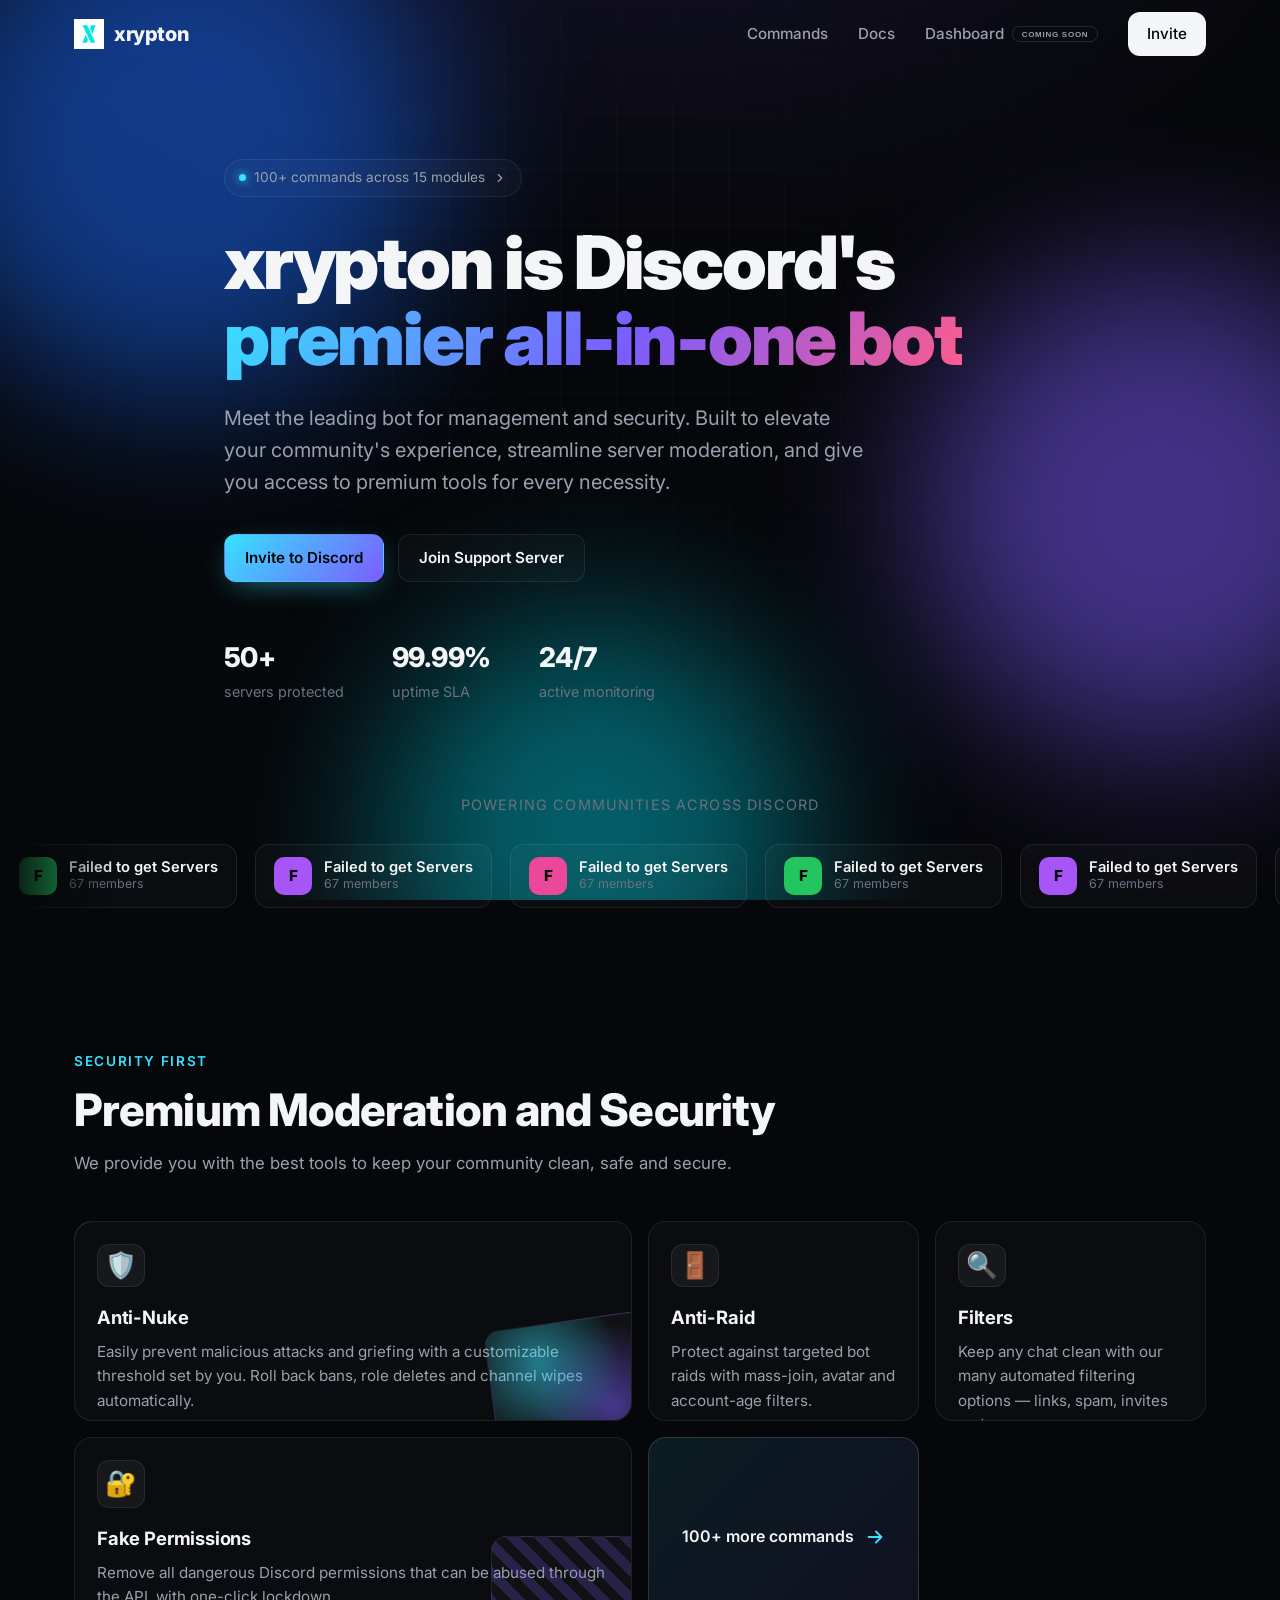
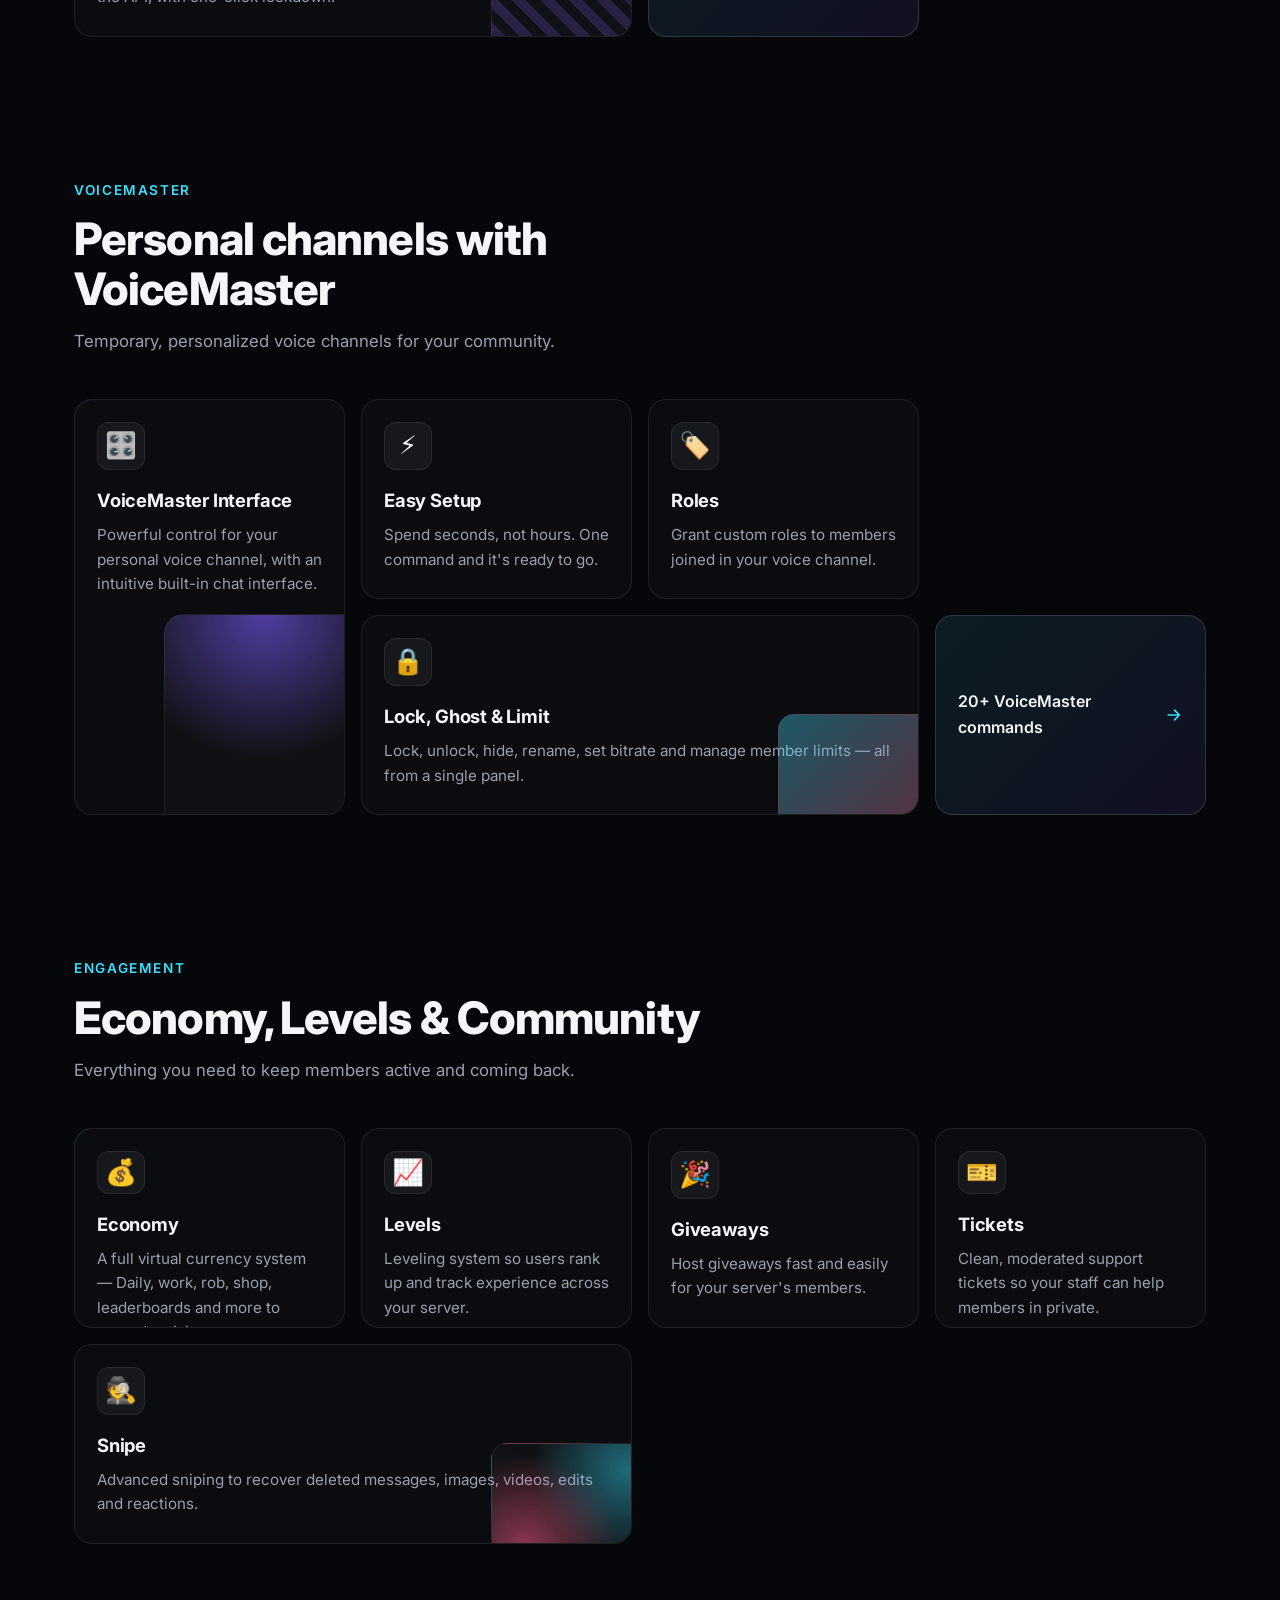
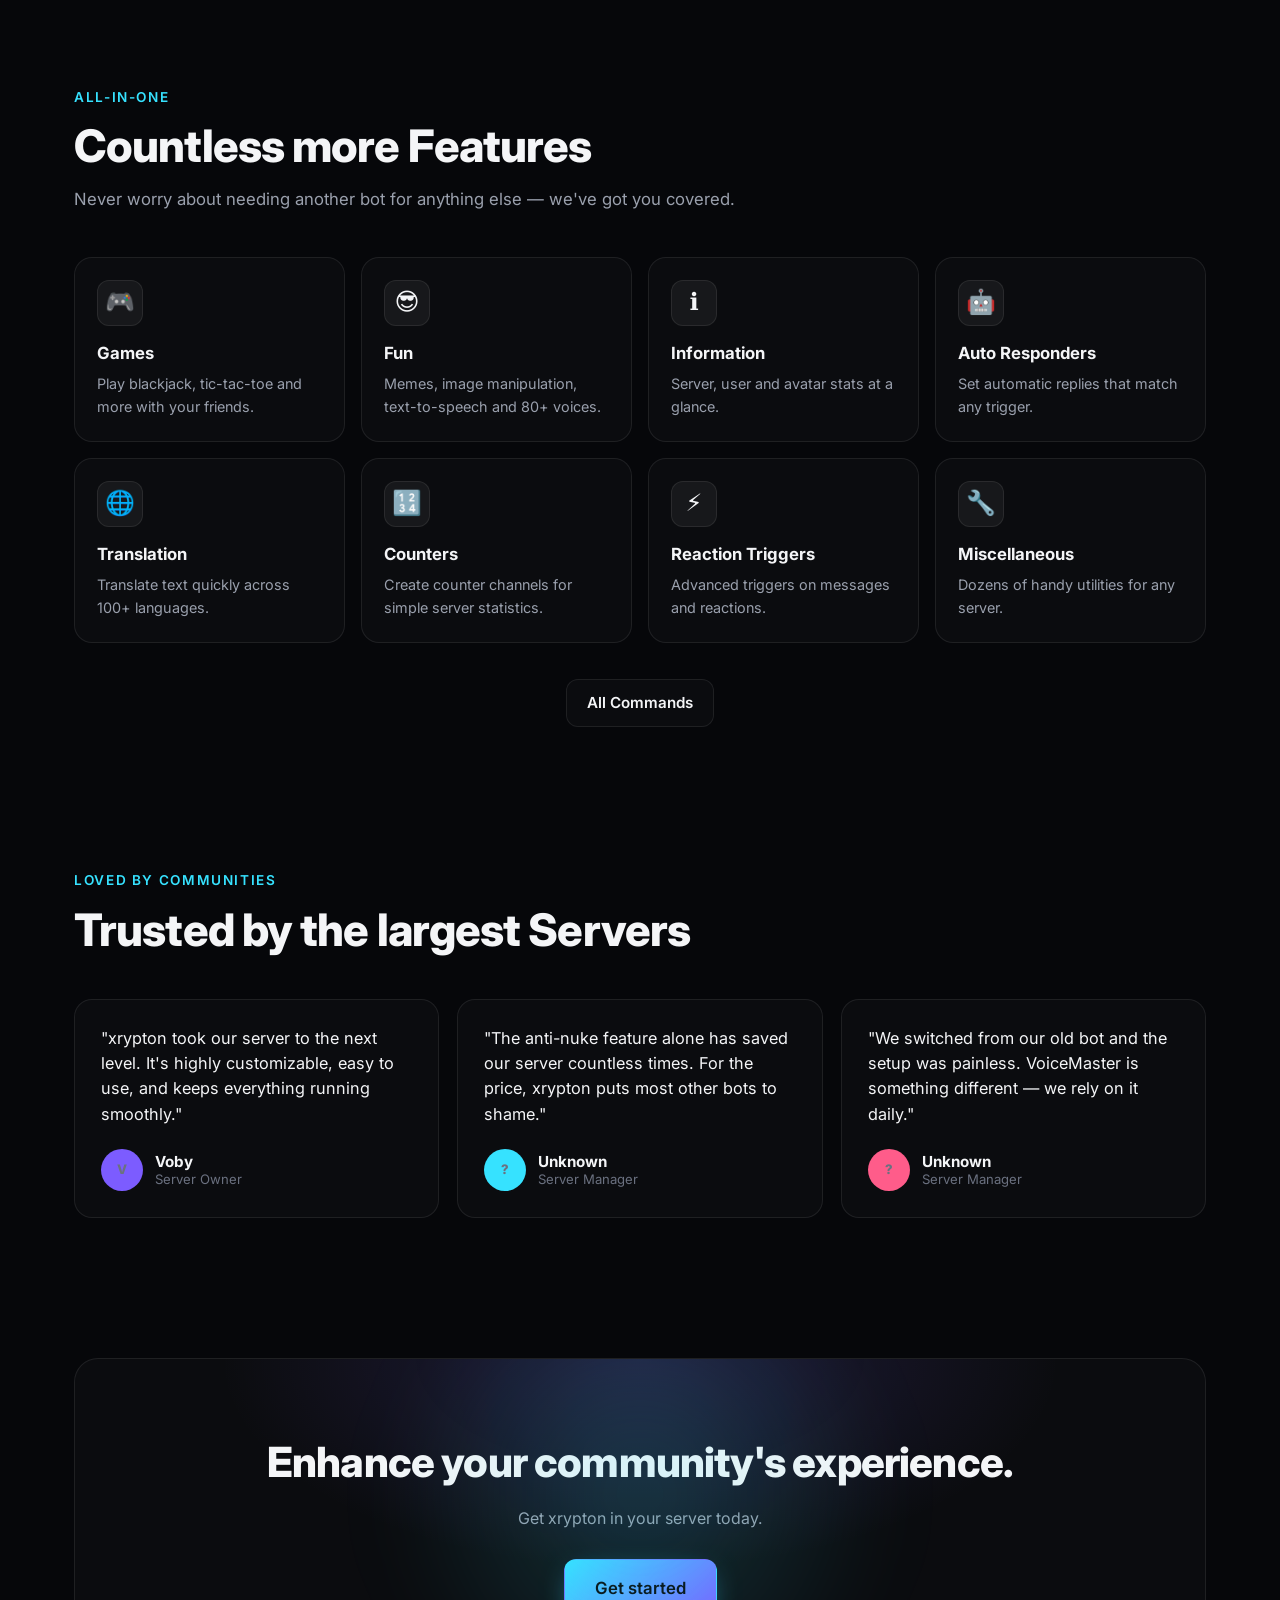
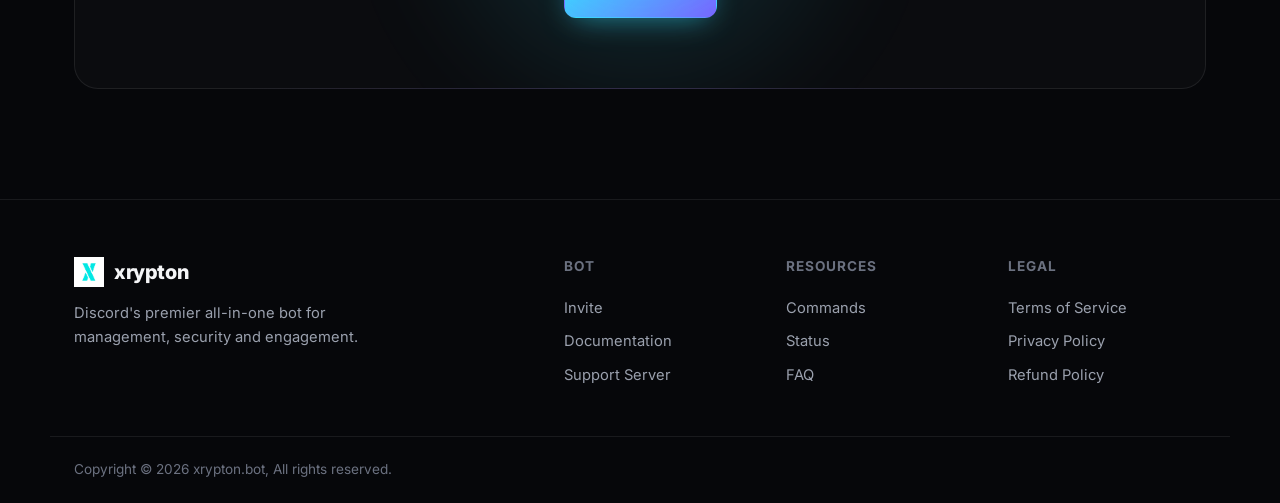
==== commit 4581d834: "fix navbar and added docs page" ====
--- a/index.html
+++ b/index.html
@@ -29,11 +29,9 @@
         <span class="brand-name">xrypton</span>
       </a>
       <nav class="nav-links" id="navLinks">
-        <a href="/commands">Commands</a>
-        <a href="/status">Status</a>
-        <a href="/docs">Docs</a>
-        <a href="/faq">FAQ</a>
-        <a href="/dashboard" class="nav-dashboard">
+        <a href="/commands.html">Commands</a>
+        <a href="/docs.html">Docs</a>
+        <a href="/" class="nav-dashboard">
           Dashboard
           <img src="assets/svg/coming-soon.svg" alt="Coming Soon" class="badge-soon" />
         </a>
--- a/assets/css/style.css
+++ b/assets/css/style.css
@@ -560,3 +560,249 @@
   .card-wide, .card-tall { grid-column: span 1; grid-row: span 1; }
   .hero-meta { gap: 28px; }
 }
+
+/* ---------- modal ---------- */
+.modal-overlay {
+  position: fixed;
+  inset: 0;
+  z-index: 200;
+  display: flex;
+  align-items: center;
+  justify-content: center;
+  background: rgba(6, 7, 10, 0.72);
+  backdrop-filter: blur(10px);
+  padding: 24px;
+}
+.modal {
+  width: 100%;
+  max-width: 520px;
+  max-height: 90vh;
+  overflow-y: auto;
+  background: var(--bg-2);
+  border: 1px solid var(--border-strong);
+  border-radius: var(--radius-lg);
+  padding: 24px;
+  box-shadow: 0 30px 80px -20px rgba(0, 0, 0, 0.6);
+}
+.modal-head {
+  display: flex;
+  align-items: center;
+  justify-content: space-between;
+  margin-bottom: 16px;
+}
+.modal-head h3 {
+  font-size: 1.3rem;
+  font-weight: 800;
+  letter-spacing: -0.01em;
+}
+.modal-close {
+  background: none;
+  border: 0;
+  color: var(--muted);
+  font-size: 1.8rem;
+  line-height: 1;
+  cursor: pointer;
+  padding: 4px 8px;
+  transition: color 0.2s;
+}
+.modal-close:hover { color: var(--text); }
+.modal-desc {
+  color: var(--muted);
+  font-size: 0.95rem;
+  margin-bottom: 20px;
+}
+.modal-section h4 {
+  font-size: 0.85rem;
+  text-transform: uppercase;
+  letter-spacing: 0.08em;
+  color: var(--muted-2);
+  margin-bottom: 12px;
+}
+.modal-args { display: flex; flex-direction: column; gap: 10px; }
+.arg-table {
+  border: 1px solid var(--border);
+  border-radius: 14px;
+  overflow: hidden;
+}
+.arg-row {
+  display: grid;
+  grid-template-columns: 1fr auto auto;
+  gap: 12px;
+  align-items: center;
+  padding: 12px 14px;
+  border-bottom: 1px solid var(--border);
+  font-size: 0.9rem;
+}
+.arg-row:last-child { border-bottom: 0; }
+.arg-name {
+  font-family: ui-monospace, "SFMono-Regular", Menlo, monospace;
+  color: var(--accent);
+  font-weight: 600;
+}
+.arg-type {
+  color: var(--muted-2);
+  font-size: 0.82rem;
+}
+.arg-req {
+  font-size: 0.75rem;
+  font-weight: 700;
+  text-transform: uppercase;
+  letter-spacing: 0.06em;
+  padding: 4px 10px;
+  border-radius: 999px;
+  border: 1px solid var(--border);
+}
+.req-yes {
+  color: var(--accent-3);
+  border-color: rgba(255, 92, 138, 0.3);
+  background: rgba(255, 92, 138, 0.08);
+}
+.req-no {
+  color: var(--muted-2);
+  border-color: var(--border);
+  background: var(--surface);
+}
+.no-args {
+  color: var(--muted-2);
+  font-size: 0.9rem;
+}
+
+/* ---------- docs ---------- */
+.docs { padding: 70px 0 40px; }
+.docs-layout {
+  display: grid;
+  grid-template-columns: 260px 1fr;
+  gap: 48px;
+  align-items: start;
+}
+.docs-sidebar {
+  position: sticky;
+  top: 92px;
+}
+.docs-toc {
+  border: 1px solid var(--border);
+  background: var(--surface);
+  border-radius: var(--radius);
+  padding: 22px;
+}
+.docs-toc h4 {
+  font-size: 0.8rem;
+  text-transform: uppercase;
+  letter-spacing: 0.1em;
+  color: var(--muted-2);
+  margin-bottom: 14px;
+  font-weight: 700;
+}
+.docs-toc ul {
+  list-style: none;
+  display: flex;
+  flex-direction: column;
+  gap: 6px;
+}
+.docs-toc li a {
+  display: block;
+  color: var(--muted);
+  font-size: 0.9rem;
+  padding: 6px 10px;
+  border-radius: 8px;
+  transition: background 0.2s, color 0.2s;
+  font-weight: 500;
+}
+.docs-toc li a:hover { color: var(--text); background: var(--surface-2); }
+.docs-toc li a.active { color: var(--accent); background: rgba(54,226,255,0.08); }
+.docs-toc .toc-group { margin-bottom: 18px; }
+.docs-toc .toc-group:last-child { margin-bottom: 0; }
+.docs-toc .toc-label {
+  font-size: 0.75rem;
+  text-transform: uppercase;
+  letter-spacing: 0.08em;
+  color: var(--muted-2);
+  margin-bottom: 8px;
+  padding: 0 10px;
+  font-weight: 600;
+}
+.docs-content { min-width: 0; }
+.doc-section {
+  border: 1px solid var(--border);
+  background: var(--surface);
+  border-radius: var(--radius-lg);
+  padding: 32px;
+  margin-bottom: 32px;
+  scroll-margin-top: 92px;
+}
+.doc-section h2 {
+  font-size: 1.8rem;
+  font-weight: 800;
+  letter-spacing: -0.02em;
+  margin-bottom: 8px;
+}
+.doc-section h3 {
+  font-size: 1.15rem;
+  font-weight: 700;
+  margin: 28px 0 10px;
+  letter-spacing: -0.01em;
+}
+.doc-section p {
+  color: var(--muted);
+  margin-bottom: 14px;
+  line-height: 1.7;
+}
+.doc-section p:last-child { margin-bottom: 0; }
+.doc-img {
+  width: 100%;
+  border-radius: var(--radius);
+  border: 1px solid var(--border);
+  margin: 18px 0;
+  background: var(--bg-2);
+}
+.doc-cmd {
+  display: inline-block;
+  background: var(--surface-2);
+  border: 1px solid var(--border);
+  border-radius: 8px;
+  padding: 4px 10px;
+  font-family: ui-monospace, "SFMono-Regular", Menlo, monospace;
+  font-size: 0.9rem;
+  color: var(--accent);
+  font-weight: 600;
+}
+.doc-notice {
+  border: 1px dashed var(--border-strong);
+  background: var(--surface);
+  border-radius: 14px;
+  padding: 16px 20px;
+  color: var(--muted);
+  font-size: 0.9rem;
+  margin: 18px 0;
+}
+.doc-notice code {
+  color: var(--accent);
+  font-family: ui-monospace, monospace;
+}
+.doc-step {
+  display: flex;
+  gap: 14px;
+  margin: 16px 0;
+}
+.doc-step-num {
+  width: 32px;
+  height: 32px;
+  border-radius: 50%;
+  background: linear-gradient(135deg, var(--accent), var(--accent-2));
+  color: #06070a;
+  font-weight: 800;
+  font-size: 0.85rem;
+  display: grid;
+  place-items: center;
+  flex-shrink: 0;
+  margin-top: 2px;
+}
+.doc-step-body { flex: 1; }
+.doc-step-body p { margin-bottom: 8px; }
+.doc-step-body p:last-child { margin-bottom: 0; }
+
+@media (max-width: 720px) {
+  .docs-layout { grid-template-columns: 1fr; gap: 24px; }
+  .docs-sidebar { position: static; }
+  .doc-section { padding: 22px; }
+}
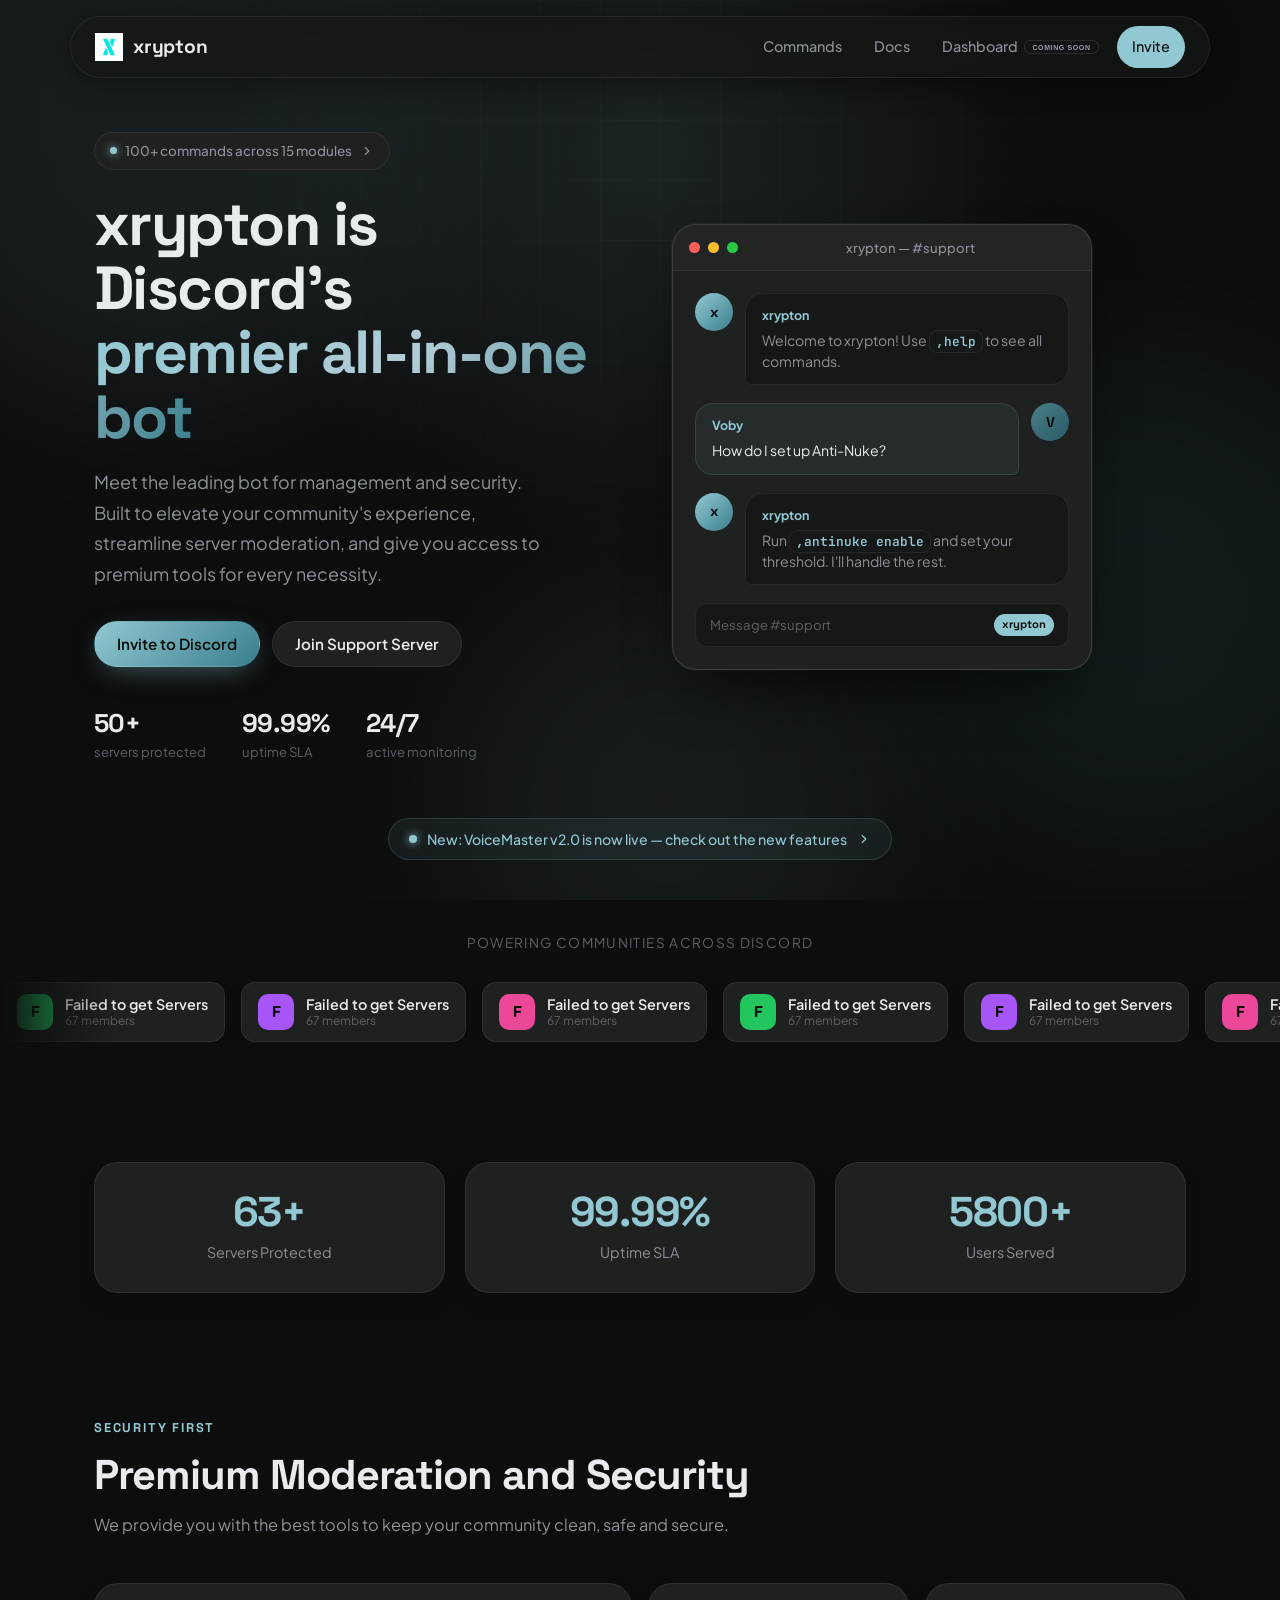
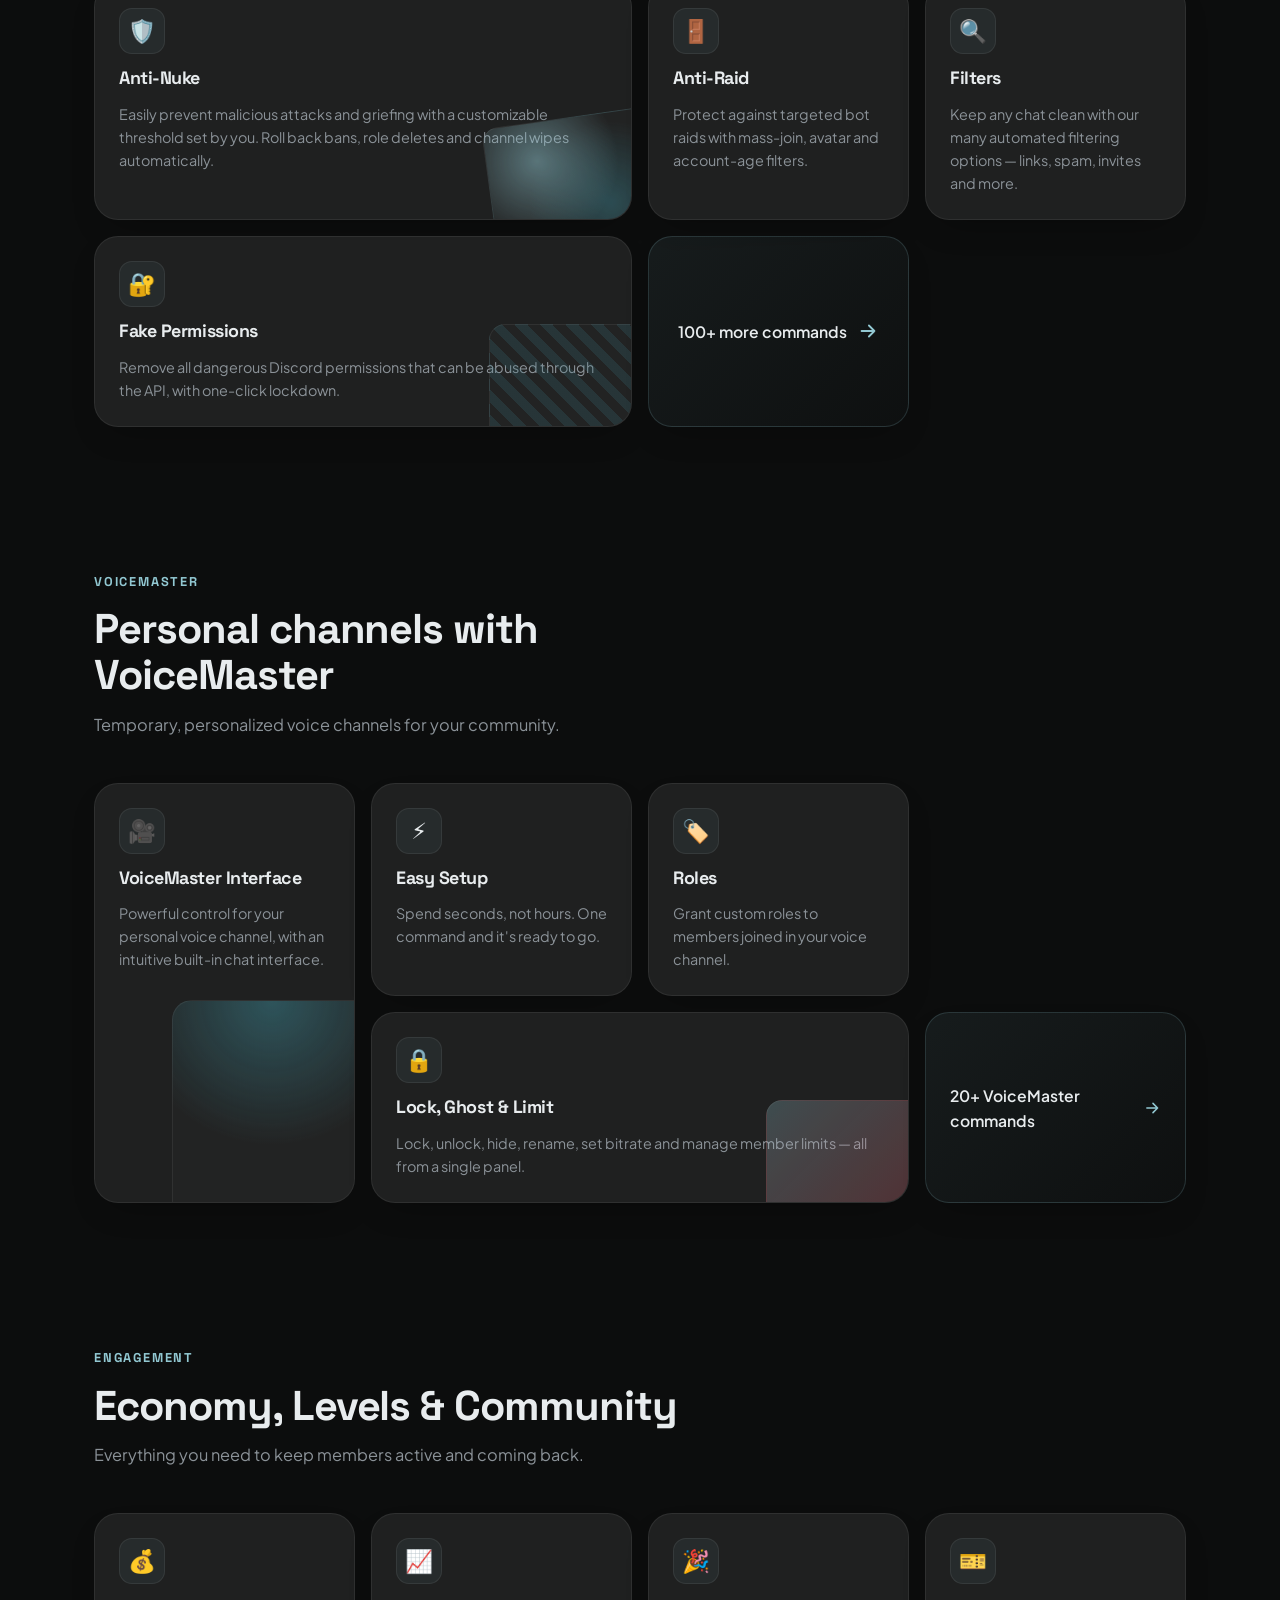
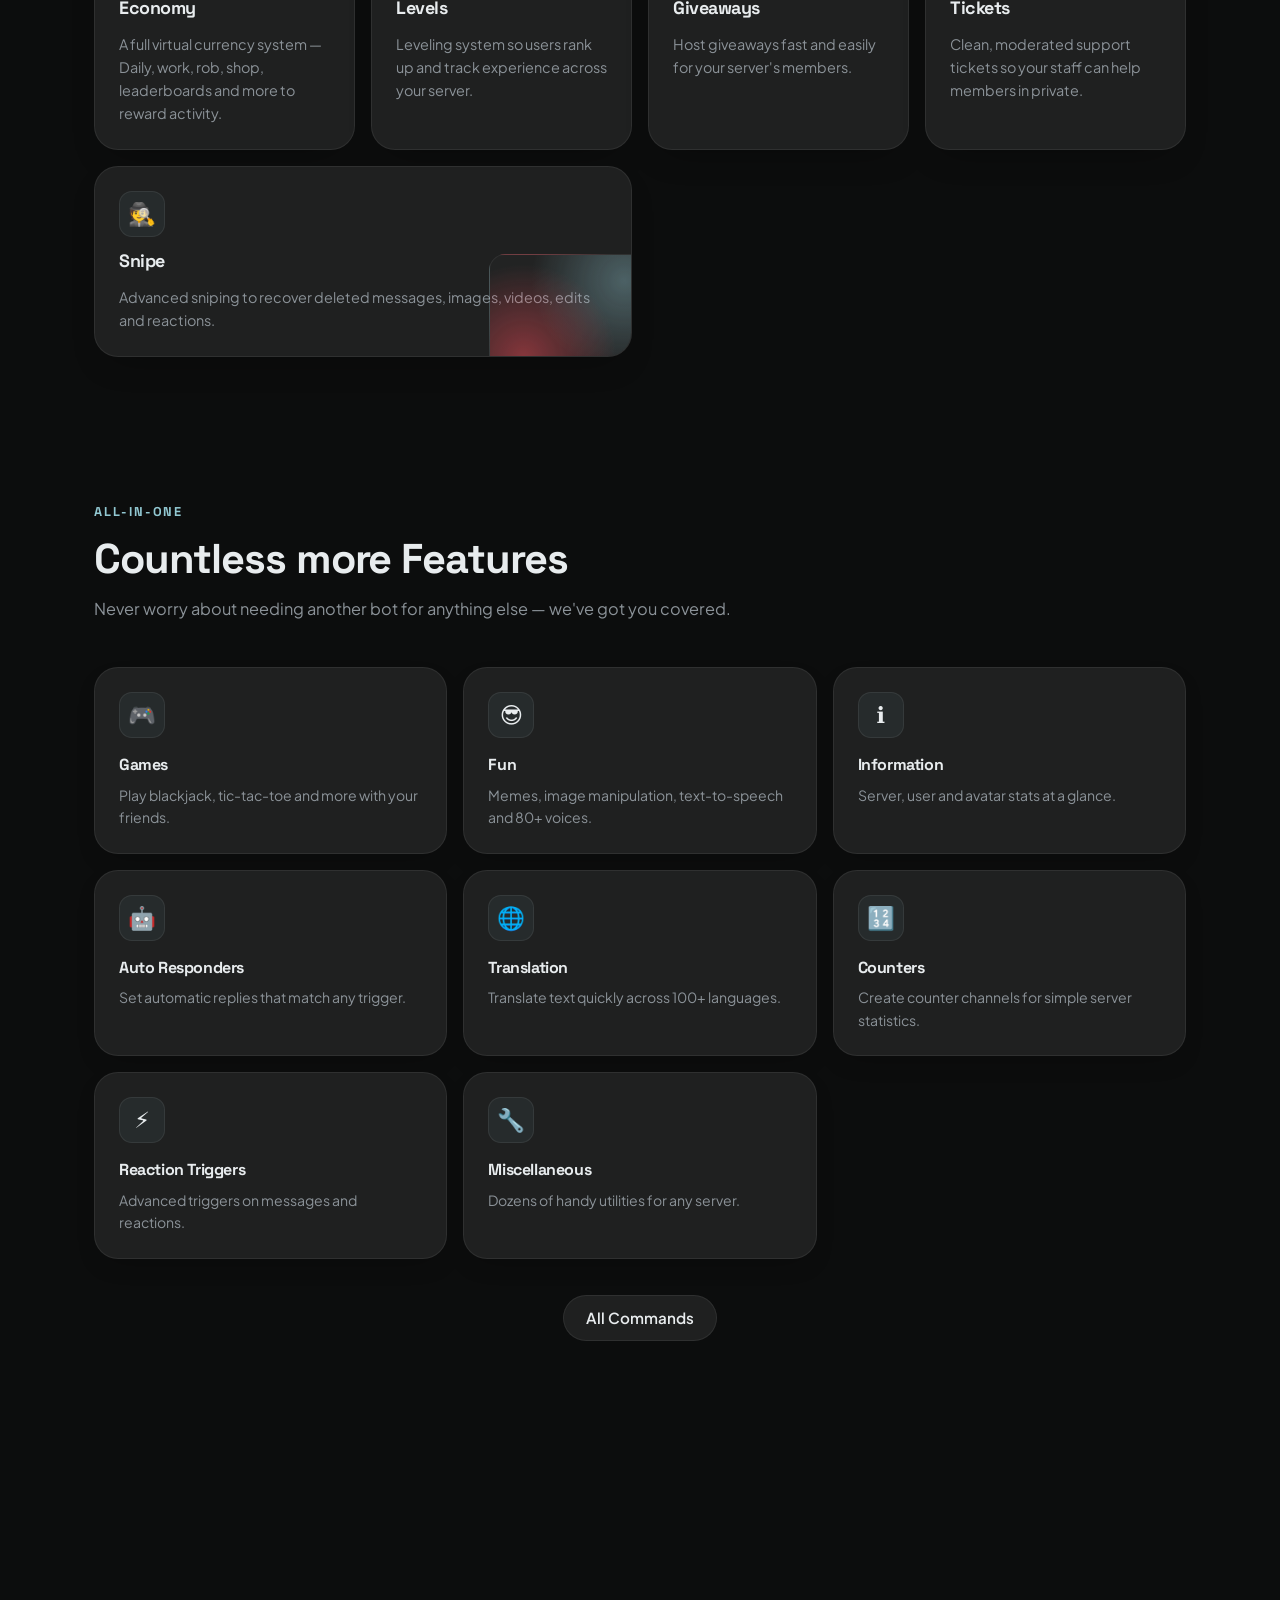
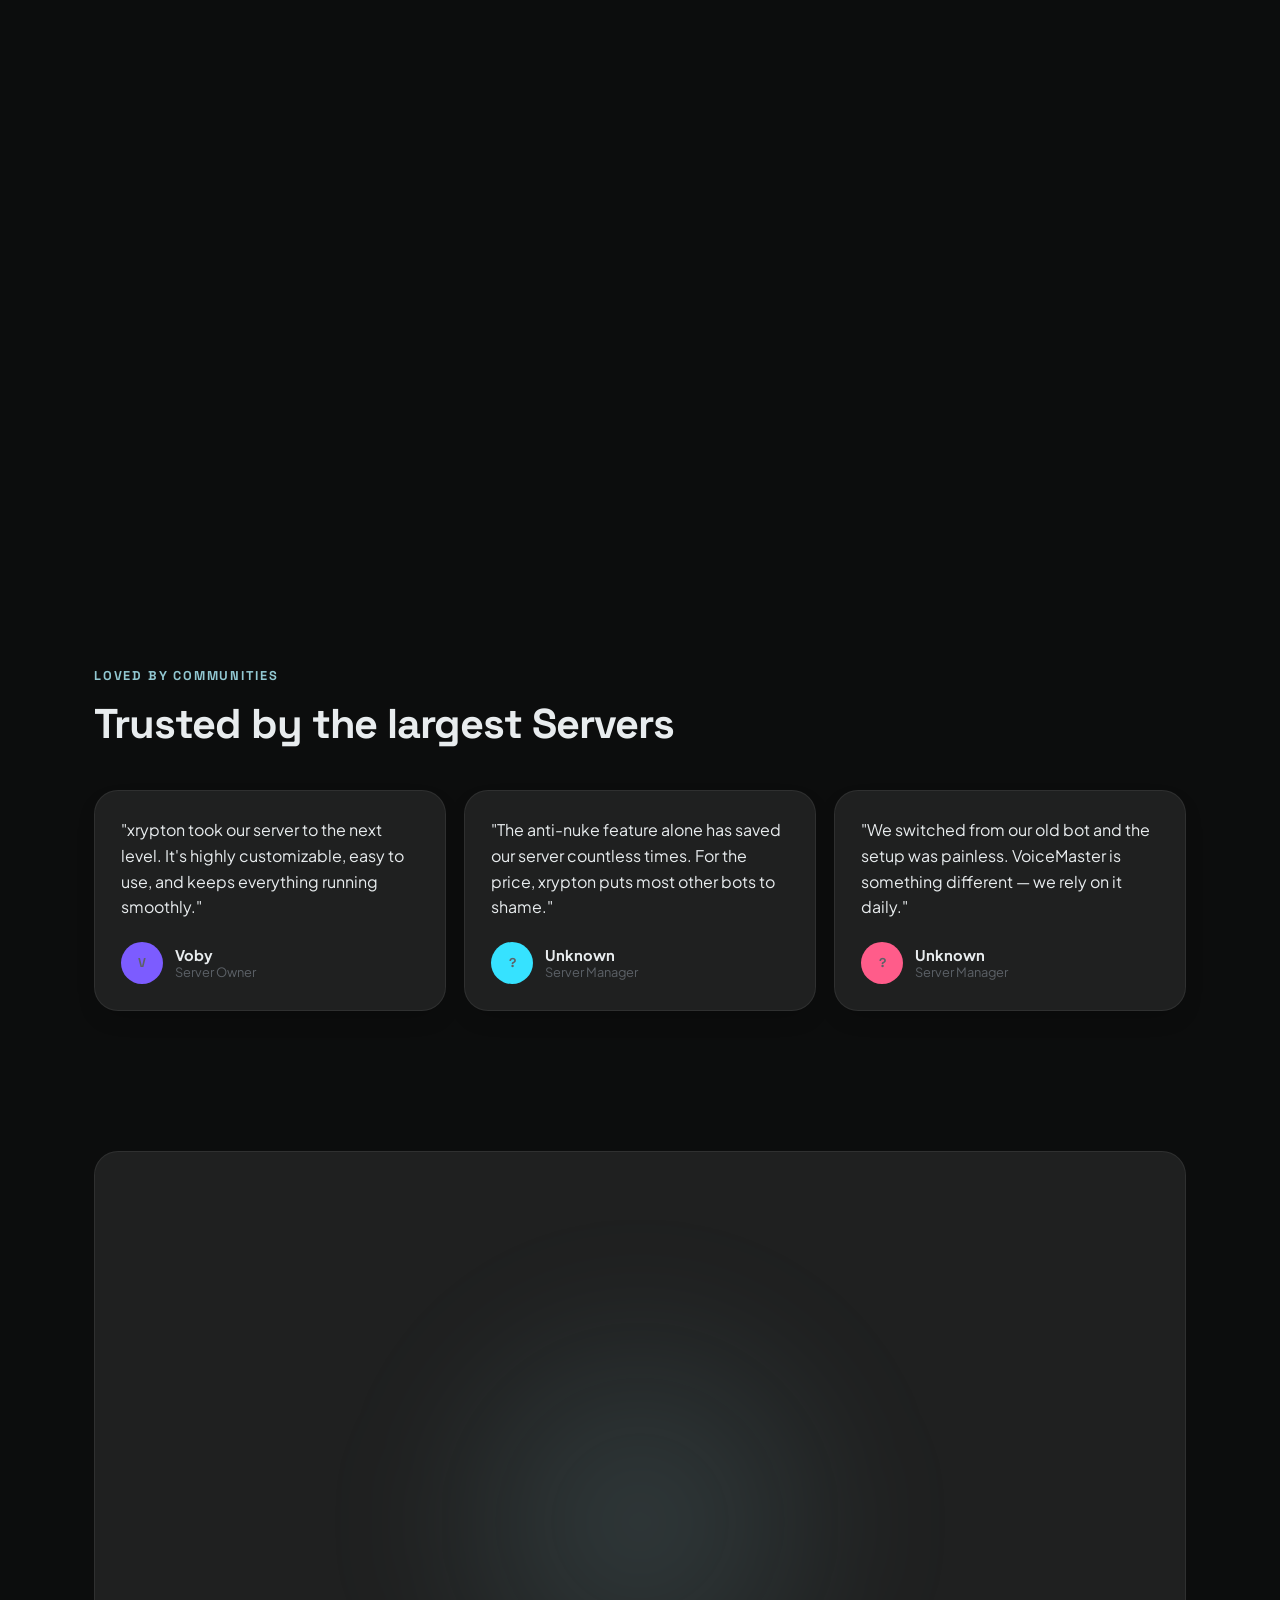
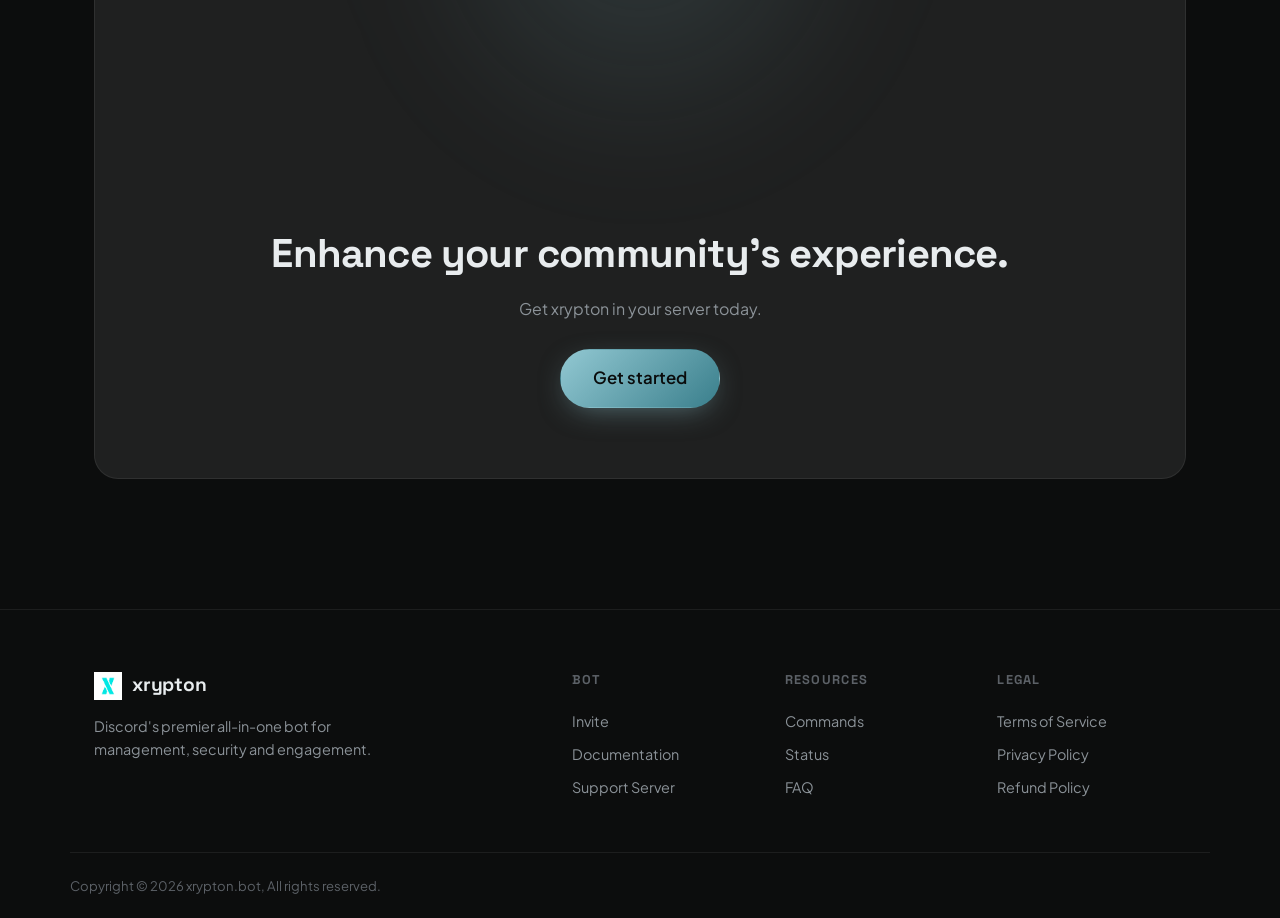
==== commit 15b6d223: "new theme!" ====
--- a/index.html
+++ b/index.html
@@ -5,15 +5,14 @@
   <meta name="viewport" content="width=device-width, initial-scale=1.0" />
   <title>xrypton — Discord's premier all-in-one bot</title>
   <meta name="description" content="xrypton is Discord's premier all-in-one bot for management, security and engagement. Anti-nuke, anti-raid, voicemaster, economy, levels and more." />
-  <meta name="theme-color" content="#06070a" />
+  <meta name="theme-color" content="#0c0d0d" />
   <link rel="preconnect" href="https://fonts.googleapis.com" />
   <link rel="preconnect" href="https://fonts.gstatic.com" crossorigin />
-  <link href="https://fonts.googleapis.com/css2?family=Inter:wght@400;500;600;700;800;900&display=swap" rel="stylesheet" />
+  <link href="https://fonts.googleapis.com/css2?family=JetBrains+Mono:wght@400;700&family=Plus+Jakarta+Sans:wght@400;500;600;700;800&family=Space+Grotesk:wght@400;500;600;700&display=swap" rel="stylesheet" />
   <link rel="stylesheet" href="assets/css/style.css" />
   <link rel="icon" href="assets/svg/logo.png" type="image/svg+xml" />
 </head>
 <body>
-  <!-- ambient background -->
   <div class="ambient" aria-hidden="true">
     <span class="blob blob-1"></span>
     <span class="blob blob-2"></span>
@@ -21,7 +20,6 @@
     <div class="grid-overlay"></div>
   </div>
 
-  <!-- NAV -->
   <header class="nav" id="nav">
     <div class="container nav-inner">
       <a href="/" class="brand" aria-label="xrypton home">
@@ -35,7 +33,7 @@
           Dashboard
           <img src="assets/svg/coming-soon.svg" alt="Coming Soon" class="badge-soon" />
         </a>
-        <a href="https://discord.gg/xrypton" class="btn btn-invite nav-cta">Invite</a>
+        <a href="https://discord.gg/cGjFB9zEN8" class="btn btn-invite nav-cta">Invite</a>
       </nav>
       <button class="nav-toggle" id="navToggle" aria-label="Toggle menu">
         <span></span><span></span><span></span>
@@ -44,46 +42,96 @@
   </header>
 
   <main>
-    <!-- HERO -->
+    <!-- HERO — split grid layout -->
     <section class="hero">
       <div class="container hero-inner">
-        <a class="pill" href="/commands">
-          <span class="pill-dot"></span> 100+ commands across 15 modules
-          <svg viewBox="0 0 24 24" width="14" height="14"><path d="M9 6l6 6-6 6" fill="none" stroke="currentColor" stroke-width="2" stroke-linecap="round" stroke-linejoin="round"/></svg>
+        <div class="hero-left">
+          <a class="hero-pill" href="/commands">
+            <span class="pill-dot"></span> 100+ commands across 15 modules
+            <svg viewBox="0 0 24 24" width="14" height="14"><path d="M9 6l6 6-6 6" fill="none" stroke="currentColor" stroke-width="2" stroke-linecap="round" stroke-linejoin="round"/></svg>
+          </a>
+          <h1 class="hero-title">
+            xrypton is Discord's<br />
+            <span class="grad">premier all-in-one bot</span>
+          </h1>
+          <p class="hero-sub">
+            Meet the leading bot for management and security. Built to elevate your
+            community's experience, streamline server moderation, and give you access
+            to premium tools for every necessity.
+          </p>
+          <div class="hero-actions">
+            <a href="https://discord.com/oauth2/authorize?client_id=000000000000000000&permissions=8&scope=bot%20applications.commands" class="btn btn-primary">
+              Invite to Discord
+            </a>
+            <a href="https://discord.gg/xrypton" class="btn btn-ghost">
+              Join Support Server
+            </a>
+          </div>
+          <div class="hero-stats">
+            <div class="hero-stat">
+              <strong>50+</strong>
+              <span>servers protected</span>
+            </div>
+            <div class="hero-stat">
+              <strong>99.99%</strong>
+              <span>uptime SLA</span>
+            </div>
+            <div class="hero-stat">
+              <strong>24/7</strong>
+              <span>active monitoring</span>
+            </div>
+          </div>
+        </div>
+        <div class="hero-right">
+          <div class="discord-mock">
+            <div class="discord-mock-bar">
+              <span class="discord-dot dr"></span>
+              <span class="discord-dot dy"></span>
+              <span class="discord-dot dg"></span>
+              <span class="discord-mock-bar-title">xrypton — #support</span>
+            </div>
+            <div class="discord-mock-body">
+              <div class="dm-row">
+                <div class="dm-avatar">x</div>
+                <div class="dm-bubble">
+                  <div class="dm-name">xrypton</div>
+                  <div class="dm-text">Welcome to xrypton! Use <span class="doc-cmd" style="display:inline;padding:2px 6px;font-size:.8rem;">,help</span> to see all commands.</div>
+                </div>
+              </div>
+              <div class="dm-row me">
+                <div class="dm-avatar" style="background:linear-gradient(135deg,#4a7f8a,#2a5a65);">V</div>
+                <div class="dm-bubble">
+                  <div class="dm-name">Voby</div>
+                  <div class="dm-text">How do I set up Anti-Nuke?</div>
+                </div>
+              </div>
+              <div class="dm-row">
+                <div class="dm-avatar">x</div>
+                <div class="dm-bubble">
+                  <div class="dm-name">xrypton</div>
+                  <div class="dm-text">Run <span class="doc-cmd" style="display:inline;padding:2px 6px;font-size:.8rem;">,antinuke enable</span> and set your threshold. I'll handle the rest.</div>
+                </div>
+              </div>
+              <div class="dm-input-bar">
+                <span class="dm-input-text">Message #support</span>
+                <span class="dm-input-badge"> xrypton</span>
+              </div>
+            </div>
+          </div>
+        </div>
+      </div>
+    </section>
+
+    <!-- EVENT PILL BANNER -->
+    <div class="event-pill-banner">
+      <div class="container">
+        <a href="/commands" class="pill-event">
+          <span class="ev-dot"></span>
+          New: VoiceMaster v2.0 is now live — check out the new features
+          <svg class="ev-arrow" viewBox="0 0 24 24" width="14" height="14"><path d="M9 6l6 6-6 6" fill="none" stroke="currentColor" stroke-width="2" stroke-linecap="round" stroke-linejoin="round"/></svg>
         </a>
-        <h1 class="hero-title">
-          xrypton is Discord's<br />
-          <span class="grad">premier all-in-one bot</span>
-        </h1>
-        <p class="hero-sub">
-          Meet the leading bot for management and security. Built to elevate your
-          community's experience, streamline server moderation, and give you access
-          to premium tools for every necessity.
-        </p>
-        <div class="hero-actions">
-          <a href="https://discord.com/oauth2/authorize?client_id=000000000000000000&permissions=8&scope=bot%20applications.commands" class="btn btn-primary">
-            Invite to Discord
-          </a>
-          <a href="https://discord.gg/xrypton" class="btn btn-ghost">
-            Join Support Server
-          </a>
-        </div>
-        <div class="hero-meta">
-          <div class="hero-stat">
-            <strong>50+</strong>
-            <span>servers protected</span>
-          </div>
-          <div class="hero-stat">
-            <strong>99.99%</strong>
-            <span>uptime SLA</span>
-          </div>
-          <div class="hero-stat">
-            <strong>24/7</strong>
-            <span>active monitoring</span>
-          </div>
-        </div>
-      </div>
-    </section>
+      </div>
+    </div>
 
     <!-- TRUSTED MARQUEE -->
     <section class="marquee" aria-label="Communities using xrypton">
@@ -91,39 +139,58 @@
         <p>Powering communities across Discord</p>
       </div>
       <div class="marquee-track" id="marqueeTrack">
-        <!-- duplicated for seamless loop -->
         <div class="marquee-group" data-group="1"></div>
         <div class="marquee-group" data-group="2" aria-hidden="true"></div>
       </div>
     </section>
 
+    <!-- STATS GRID — 3-column CSS Grid -->
+    <section class="stats-section">
+      <div class="container">
+        <div class="stats-grid">
+          <div class="stat-card">
+            <div class="stat-value" data-target="65" data-suffix="+">0</div>
+            <div class="stat-label">Servers Protected</div>
+          </div>
+          <div class="stat-card">
+            <div class="stat-value">99.99%</div>
+            <div class="stat-label">Uptime SLA</div>
+          </div>
+          <div class="stat-card">
+            <div class="stat-value">5800+</div>
+            <div class="stat-label">Users Served</div>
+          </div>
+        </div>
+      </div>
+    </section>
+
     <!-- SECURITY BENTO -->
     <section class="section">
       <div class="container">
-        <div class="section-head">
+        <div class="section-head reveal">
           <span class="eyebrow">Security First</span>
           <h2>Premium Moderation and Security</h2>
           <p>We provide you with the best tools to keep your community clean, safe and secure.</p>
         </div>
-        <div class="bento bento-security">
-          <article class="card card-wide glow-cyan">
-            <div class="card-icon">🛡️</div>
+        <div class="bento bento-security reveal">
+          <article class="card card-wide">
+            <div class="card-icon">&#x1F6E1;&#xFE0F;</div>
             <h3>Anti-Nuke</h3>
             <p>Easily prevent malicious attacks and griefing with a customizable threshold set by you. Roll back bans, role deletes and channel wipes automatically.</p>
             <div class="card-art art-nuke"></div>
           </article>
           <article class="card">
-            <div class="card-icon">🚪</div>
+            <div class="card-icon">&#x1F6AA;</div>
             <h3>Anti-Raid</h3>
             <p>Protect against targeted bot raids with mass-join, avatar and account-age filters.</p>
           </article>
           <article class="card">
-            <div class="card-icon">🔍</div>
+            <div class="card-icon">&#x1F50D;</div>
             <h3>Filters</h3>
             <p>Keep any chat clean with our many automated filtering options — links, spam, invites and more.</p>
           </article>
           <article class="card card-wide">
-            <div class="card-icon">🔐</div>
+            <div class="card-icon">&#x1F510;</div>
             <h3>Fake Permissions</h3>
             <p>Remove all dangerous Discord permissions that can be abused through the API, with one-click lockdown.</p>
             <div class="card-art art-perms"></div>
@@ -139,30 +206,30 @@
     <!-- VOICEMASTER BENTO -->
     <section class="section">
       <div class="container">
-        <div class="section-head">
+        <div class="section-head reveal">
           <span class="eyebrow">VoiceMaster</span>
           <h2>Personal channels with VoiceMaster</h2>
           <p>Temporary, personalized voice channels for your community.</p>
         </div>
-        <div class="bento bento-voice">
-          <article class="card card-tall glow-violet">
-            <div class="card-icon">🎛️</div>
+        <div class="bento bento-voice reveal">
+          <article class="card card-tall">
+            <div class="card-icon">&#x1F3A5;&#xFE0F;</div>
             <h3>VoiceMaster Interface</h3>
             <p>Powerful control for your personal voice channel, with an intuitive built-in chat interface.</p>
             <div class="card-art art-voice"></div>
           </article>
           <article class="card">
-            <div class="card-icon">⚡</div>
+            <div class="card-icon">&#x26A1;</div>
             <h3>Easy Setup</h3>
             <p>Spend seconds, not hours. One command and it's ready to go.</p>
           </article>
           <article class="card">
-            <div class="card-icon">🏷️</div>
+            <div class="card-icon">&#x1F3F7;&#xFE0F;</div>
             <h3>Roles</h3>
             <p>Grant custom roles to members joined in your voice channel.</p>
           </article>
           <article class="card card-wide">
-            <div class="card-icon">🔒</div>
+            <div class="card-icon">&#x1F512;</div>
             <h3>Lock, Ghost &amp; Limit</h3>
             <p>Lock, unlock, hide, rename, set bitrate and manage member limits — all from a single panel.</p>
             <div class="card-art art-controls"></div>
@@ -178,34 +245,34 @@
     <!-- ECONOMY & LEVELS -->
     <section class="section">
       <div class="container">
-        <div class="section-head">
+        <div class="section-head reveal">
           <span class="eyebrow">Engagement</span>
           <h2>Economy, Levels &amp; Community</h2>
           <p>Everything you need to keep members active and coming back.</p>
         </div>
-        <div class="bento bento-engage">
-          <article class="card glow-cyan">
-            <div class="card-icon">💰</div>
+        <div class="bento bento-engage reveal">
+          <article class="card">
+            <div class="card-icon">&#x1F4B0;</div>
             <h3>Economy</h3>
             <p>A full virtual currency system — Daily, work, rob, shop, leaderboards and more to reward activity.</p>
           </article>
           <article class="card">
-            <div class="card-icon">📈</div>
+            <div class="card-icon">&#x1F4C8;</div>
             <h3>Levels</h3>
             <p>Leveling system so users rank up and track experience across your server.</p>
           </article>
           <article class="card">
-            <div class="card-icon">🎉</div>
+            <div class="card-icon">&#x1F389;</div>
             <h3>Giveaways</h3>
             <p>Host giveaways fast and easily for your server's members.</p>
           </article>
           <article class="card">
-            <div class="card-icon">🎫</div>
+            <div class="card-icon">&#x1F3AB;</div>
             <h3>Tickets</h3>
             <p>Clean, moderated support tickets so your staff can help members in private.</p>
           </article>
           <article class="card card-wide">
-            <div class="card-icon">🕵️</div>
+            <div class="card-icon">&#x1F575;&#xFE0F;</div>
             <h3>Snipe</h3>
             <p>Advanced sniping to recover deleted messages, images, videos, edits and reactions.</p>
             <div class="card-art art-snipe"></div>
@@ -217,23 +284,99 @@
     <!-- COUNTLESS FEATURES -->
     <section class="section">
       <div class="container">
-        <div class="section-head">
+        <div class="section-head reveal">
           <span class="eyebrow">All-in-one</span>
           <h2>Countless more Features</h2>
           <p>Never worry about needing another bot for anything else — we've got you covered.</p>
         </div>
-        <div class="feature-grid">
-          <div class="feature"><span class="feature-ic">🎮</span><h4>Games</h4><p>Play blackjack, tic-tac-toe and more with your friends.</p></div>
-          <div class="feature"><span class="feature-ic">😎</span><h4>Fun</h4><p>Memes, image manipulation, text-to-speech and 80+ voices.</p></div>
-          <div class="feature"><span class="feature-ic">ℹ️</span><h4>Information</h4><p>Server, user and avatar stats at a glance.</p></div>
-          <div class="feature"><span class="feature-ic">🤖</span><h4>Auto Responders</h4><p>Set automatic replies that match any trigger.</p></div>
-          <div class="feature"><span class="feature-ic">🌐</span><h4>Translation</h4><p>Translate text quickly across 100+ languages.</p></div>
-          <div class="feature"><span class="feature-ic">🔢</span><h4>Counters</h4><p>Create counter channels for simple server statistics.</p></div>
-          <div class="feature"><span class="feature-ic">⚡</span><h4>Reaction Triggers</h4><p>Advanced triggers on messages and reactions.</p></div>
-          <div class="feature"><span class="feature-ic">🔧</span><h4>Miscellaneous</h4><p>Dozens of handy utilities for any server.</p></div>
+        <div class="feature-grid reveal">
+          <div class="feature"><span class="feature-ic">&#x1F3AE;</span><h4>Games</h4><p>Play blackjack, tic-tac-toe and more with your friends.</p></div>
+          <div class="feature"><span class="feature-ic">&#x1F60E;</span><h4>Fun</h4><p>Memes, image manipulation, text-to-speech and 80+ voices.</p></div>
+          <div class="feature"><span class="feature-ic">&#x2139;&#xFE0F;</span><h4>Information</h4><p>Server, user and avatar stats at a glance.</p></div>
+          <div class="feature"><span class="feature-ic">&#x1F916;</span><h4>Auto Responders</h4><p>Set automatic replies that match any trigger.</p></div>
+          <div class="feature"><span class="feature-ic">&#x1F310;</span><h4>Translation</h4><p>Translate text quickly across 100+ languages.</p></div>
+          <div class="feature"><span class="feature-ic">&#x1F522;</span><h4>Counters</h4><p>Create counter channels for simple server statistics.</p></div>
+          <div class="feature"><span class="feature-ic">&#x26A1;</span><h4>Reaction Triggers</h4><p>Advanced triggers on messages and reactions.</p></div>
+          <div class="feature"><span class="feature-ic">&#x1F527;</span><h4>Miscellaneous</h4><p>Dozens of handy utilities for any server.</p></div>
         </div>
         <div class="center">
           <a href="/commands" class="btn btn-ghost">All Commands</a>
+        </div>
+      </div>
+    </section>
+
+    <!-- TERMINAL BLOCK — JetBrains Mono -->
+    <section class="terminal-section">
+      <div class="container">
+        <div class="reveal">
+          <div class="terminal-block">
+            <div class="terminal-bar">
+              <span class="terminal-dot"></span>
+              <span class="terminal-dot"></span>
+              <span class="terminal-dot"></span>
+              <span class="terminal-bar-title">xrypton@server: ~/setup</span>
+            </div>
+            <div class="terminal-body">
+              <div class="t-line">
+                <span class="t-prompt">$</span>
+                <span class="t-cmd">antinuke enable</span>
+              </div>
+              <div class="t-line t-ok">
+                <span></span>
+                <span class="t-out">[antinuke] Module activated. Threshold: 3 actions/10s.</span>
+              </div>
+              <div class="t-line">
+                <span class="t-prompt">$</span>
+                <span class="t-cmd">antiraid massjoin enable --threshold 5</span>
+              </div>
+              <div class="t-line t-success">
+                <span></span>
+                <span class="t-out">[antiraid] Mass-join lock configured. Action: lock.</span>
+              </div>
+              <div class="t-line">
+                <span class="t-prompt">$</span>
+                <span class="t-cmd">fakeperms lockdown</span>
+              </div>
+              <div class="t-line t-warn">
+                <span></span>
+                <span class="t-out">[fakeperms] Lockdown applied. 3 dangerous permissions stripped.</span>
+              </div>
+              <div class="t-line">
+                <span class="t-prompt">$</span>
+                <span class="t-cmd">_</span>
+                <span class="t-out" style="animation: cursorBlink 1s step-end infinite;">&#x258C;</span>
+              </div>
+            </div>
+          </div>
+        </div>
+      </div>
+    </section>
+
+    <!-- RED-DANGER WARNING SECTION -->
+    <section class="danger-section">
+      <div class="container">
+        <div class="danger-card reveal">
+          <div class="danger-card-inner">
+            <div class="danger-icon">&#x26A0;&#xFE0F;</div>
+            <div class="danger-content">
+              <h3 class="danger-title">Critical Permissions Detected</h3>
+              <p class="danger-text">Your server has 3 roles with administator-level permissions that bypass channel overrides. An untrusted member with these roles could delete every channel.</p>
+              <div class="danger-list">
+                <div class="danger-item">
+                  <strong>&#x2716; Admin</strong>
+                  Manage Guild + Manage Roles
+                </div>
+                <div class="danger-item">
+                  <strong>&#x26A0; Moderator</strong>
+                  Manage Channels + Kick Members
+                </div>
+                <div class="danger-item">
+                  <strong>&#x1F6E1; Bot Manager</strong>
+                  Administrator
+                </div>
+              </div>
+            </div>
+          </div>
         </div>
       </div>
     </section>
@@ -265,7 +408,7 @@
     <!-- CTA -->
     <section class="section">
       <div class="container">
-        <div class="cta">
+        <div class="cta reveal">
           <div class="cta-glow" aria-hidden="true"></div>
           <h2>Enhance your community's experience.</h2>
           <p>Get xrypton in your server today.</p>
@@ -275,7 +418,6 @@
     </section>
   </main>
 
-  <!-- FOOTER -->
   <footer class="footer">
     <div class="container footer-inner">
       <div class="footer-brand">
@@ -288,9 +430,9 @@
       <div class="footer-cols">
         <div class="footer-col">
           <h5>Bot</h5>
-          <a href="https://discord.com/oauth2/authorize?client_id=000000000000000000&permissions=8&scope=bot%20applications.commands">Invite</a>
+          <a href="https://ptb.discord.com/oauth2/authorize?client_id=1519695281627594842">Invite</a>
           <a href="/docs">Documentation</a>
-          <a href="https://discord.gg/xrypton">Support Server</a>
+          <a href="https://discord.gg/cGjFB9zEN8">Support Server</a>
         </div>
         <div class="footer-col">
           <h5>Resources</h5>
@@ -307,10 +449,16 @@
       </div>
     </div>
     <div class="container footer-bottom">
-      <span>Copyright © 2026 xrypton.bot, All rights reserved.</span>
+      <span>Copyright &copy; 2026 xrypton.bot, All rights reserved.</span>
     </div>
   </footer>
 
   <script src="assets/js/main.js"></script>
+  <style>
+    @keyframes cursorBlink {
+      0%, 100% { opacity: 1; }
+      50% { opacity: 0; }
+    }
+  </style>
 </body>
 </html>
--- a/assets/css/style.css
+++ b/assets/css/style.css
@@ -1,31 +1,45 @@
 /* ============================================================
-   xrypton — bleed.bot style
+   xrypton — dark atmospheric design system
+   Palette: #0c0d0d · #161717 · #1f2020
+   Accents:  #92c8d2 · #b2ccd5
+   Fonts: Plus Jakarta Sans · Space Grotesk · JetBrains Mono
    ============================================================ */
+
+/* ─── design tokens ─── */
 :root {
-  --bg: #06070a;
-  --bg-2: #0a0c11;
-  --surface: rgba(255, 255, 255, 0.025);
-  --surface-2: rgba(255, 255, 255, 0.04);
-  --border: rgba(255, 255, 255, 0.08);
-  --border-strong: rgba(255, 255, 255, 0.14);
-  --text: #f4f5f7;
-  --muted: #9aa0ad;
-  --muted-2: #6b7180;
-  --accent: #36e2ff;
-  --accent-2: #7c5cff;
-  --accent-3: #ff5c8a;
-  --radius: 18px;
-  --radius-lg: 24px;
-  --maxw: 1180px;
-  --ease: cubic-bezier(0.22, 1, 0.36, 1);
-}
-
-* { box-sizing: border-box; margin: 0; padding: 0; }
-
-html { scroll-behavior: smooth; }
+  /* surfaces */
+  --bg:       #0c0d0d;
+  --bg-2:     #161717;
+  --bg-3:     #1f2020;
+  /* accent (muted teal/cyan) */
+  --accent:   #92c8d2;
+  --accent-2: #b2ccd5;
+  --accent-3: #3a7f8c;
+  /* danger */
+  --danger:   #ff4d5a;
+  /* neutrals */
+  --text:     #e8ecee;
+  --muted:    #8b9298;
+  --muted-2:  #5c6167;
+  --border:   rgba(255,255,255,0.07);
+  --border-2: rgba(255,255,255,0.13);
+  /* rgb channels (for rgba() in shadows & glows) */
+  --r: 146; --g: 200; --b: 210;
+  /* dimensions */
+  --radius:   18px;
+  --radius-lg:24px;
+  --maxw:     1140px;
+  /* motion */
+  --ease: cubic-bezier(0.22,1,0.36,1);
+  --dur:  0.55s;
+}
+
+/* ─── reset ─── */
+*,*::before,*::after { box-sizing:border-box; margin:0; padding:0; }
+html { scroll-behavior:smooth; }
 
 body {
-  font-family: "Inter", system-ui, -apple-system, "Segoe UI", Roboto, sans-serif;
+  font-family: "Plus Jakarta Sans","Inter",system-ui,sans-serif;
   background: var(--bg);
   color: var(--text);
   line-height: 1.6;
@@ -33,9 +47,19 @@
   overflow-x: hidden;
 }
 
+/* font-family tokens */
+h1,h2,h3,h4,.hero-title,.section-head h2 {
+  font-family: "Space Grotesk","Plus Jakarta Sans",sans-serif;
+  letter-spacing: -0.025em;
+}
+code, .terminal, .cmd .name, .doc-cmd {
+  font-family: "JetBrains Mono",ui-monospace,monospace;
+}
+
 a { color: inherit; text-decoration: none; }
-img, svg { display: block; }
-
+img,svg { display: block; max-width: 100%; }
+
+/* ─── layout ─── */
 .container {
   width: 100%;
   max-width: var(--maxw);
@@ -43,75 +67,119 @@
   padding: 0 24px;
 }
 
-/* ---------- ambient background ---------- */
+/* ─── ambient radial glow background ─── */
 .ambient {
   position: fixed;
   inset: 0;
   z-index: -1;
   overflow: hidden;
-  background:
-    radial-gradient(1200px 600px at 50% -10%, rgba(124, 92, 255, 0.10), transparent 60%),
-    var(--bg);
+  background: var(--bg);
+}
+.ambient::before {
+  content:"";
+  position: absolute;
+  width: 900px; height: 900px;
+  top: -300px; left: 50%;
+  transform: translateX(-50%);
+  background: radial-gradient(circle, rgba(var(--r),var(--g),var(--b),.12) 0%, transparent 65%);
+  pointer-events: none;
 }
 .blob {
   position: absolute;
   border-radius: 50%;
-  filter: blur(80px);
-  opacity: 0.5;
-  animation: float 18s var(--ease) infinite alternate;
-}
-.blob-1 { width: 520px; height: 520px; background: #1b6bff; top: -120px; left: -80px; }
-.blob-2 { width: 480px; height: 480px; background: #7c5cff; top: 30%; right: -120px; animation-delay: -6s; }
-.blob-3 { width: 420px; height: 420px; background: #00b3c4; bottom: -140px; left: 30%; animation-delay: -11s; }
+  filter: blur(90px);
+  opacity: .42;
+  animation: blobfloat 20s var(--ease) infinite alternate;
+  pointer-events: none;
+}
+.blob-1 {
+  width: 560px; height: 560px;
+  background: rgba(var(--r),var(--g),var(--b),.22);
+  top: -160px; left: -120px;
+}
+.blob-2 {
+  width: 480px; height: 480px;
+  background: rgba(58,127,140,.28);
+  top: 40%; right: -100px;
+  animation-delay: -7s;
+}
+.blob-3 {
+  width: 440px; height: 440px;
+  background: rgba(var(--r),var(--g),var(--b),.18);
+  bottom: -120px; left: 35%;
+  animation-delay: -13s;
+}
 .grid-overlay {
-  position: absolute;
-  inset: 0;
+  position: absolute; inset: 0;
   background-image:
-    linear-gradient(rgba(255, 255, 255, 0.025) 1px, transparent 1px),
-    linear-gradient(90deg, rgba(255, 255, 255, 0.025) 1px, transparent 1px);
-  background-size: 56px 56px;
-  mask-image: radial-gradient(circle at 50% 30%, black, transparent 75%);
-}
-@keyframes float {
-  to { transform: translate3d(40px, -30px, 0) scale(1.05); }
-}
-
-/* ---------- nav ---------- */
+    linear-gradient(rgba(255,255,255,.018) 1px, transparent 1px),
+    linear-gradient(90deg, rgba(255,255,255,.018) 1px, transparent 1px);
+  background-size: 60px 60px;
+  mask-image: radial-gradient(circle at 50% 20%, black, transparent 72%);
+}
+@keyframes blobfloat {
+  to { transform: translate3d(36px,-28px,0) scale(1.06); }
+}
+
+/* ═══════════════════════════════════════════
+   NAVBAR — frosted-glass pill shape
+   ═══════════════════════════════════════════ */
 .nav {
   position: sticky;
-  top: 0;
+  top: 16px;
   z-index: 100;
-  transition: background 0.3s var(--ease), border-color 0.3s var(--ease), backdrop-filter 0.3s;
-  border-bottom: 1px solid transparent;
-}
-.nav.scrolled {
-  background: rgba(6, 7, 10, 0.72);
-  backdrop-filter: blur(14px);
-  border-bottom-color: var(--border);
+  padding: 0 24px;
 }
 .nav-inner {
+  max-width: var(--maxw);
+  margin: 0 auto;
   display: flex;
   align-items: center;
   justify-content: space-between;
-  height: 68px;
-}
-.brand { display: flex; align-items: center; gap: 10px; font-weight: 800; }
-.brand-mark { width: 30px; height: 30px; }
-.brand-name { font-size: 1.25rem; letter-spacing: -0.02em; }
-
-.nav-links { display: flex; align-items: center; gap: 30px; }
+  height: 62px;
+  padding: 0 24px;
+  background: rgba(22,23,23,.72);
+  backdrop-filter: blur(7.5px);
+  -webkit-backdrop-filter: blur(7.5px);
+  border: 1px solid var(--border);
+  border-radius: 999px;
+  box-shadow: 0 4px 30px rgba(0,0,0,.45);
+  transition: box-shadow .3s, border-color .3s;
+}
+.nav.scrolled .nav-inner {
+  box-shadow: 0 4px 36px rgba(var(--r),var(--g),var(--b),.08), 0 4px 30px rgba(0,0,0,.55);
+  border-color: rgba(var(--r),var(--g),var(--b),.12);
+}
+
+/* brand */
+.brand {
+  display: flex;
+  align-items: center;
+  gap: 10px;
+  font-family: "Space Grotesk","Plus Jakarta Sans",sans-serif;
+  font-weight: 700;
+  font-size: 1.2rem;
+}
+.brand-mark { width: 28px; height: 28px; }
+.brand-name { letter-spacing: -.01em; }
+
+/* nav links */
+.nav-links { display: flex; align-items: center; gap: 4px; }
 .nav-links > a {
   color: var(--muted);
+  font-size: .9rem;
   font-weight: 500;
-  font-size: 0.95rem;
-  transition: color 0.2s;
-  position: relative;
-}
-.nav-links > a:hover { color: var(--text); }
-.nav-dashboard { display: inline-flex; align-items: center; gap: 8px; }
-.badge-soon { height: 16px; }
-.nav-cta { color: #06070a !important; }
-
+  padding: 8px 14px;
+  border-radius: 999px;
+  transition: color .2s, background .2s;
+  white-space: nowrap;
+}
+.nav-links > a:hover { color: var(--text); background: rgba(255,255,255,.05); }
+.nav-dashboard { display: inline-flex; align-items: center; gap: 6px; }
+.badge-soon { height: 14px; }
+.nav-cta { color: var(--bg) !important; }
+
+/* hamburger */
 .nav-toggle {
   display: none;
   flex-direction: column;
@@ -119,75 +187,150 @@
   background: none;
   border: 0;
   cursor: pointer;
-  padding: 8px;
+  padding: 6px;
 }
 .nav-toggle span {
-  width: 24px; height: 2px; background: var(--text); border-radius: 2px;
-  transition: transform 0.3s, opacity 0.3s;
-}
-
-/* ---------- buttons ---------- */
+  width: 22px; height: 2px;
+  background: var(--text);
+  border-radius: 2px;
+  transition: transform .3s, opacity .3s;
+}
+
+/* ═══════════════════════════════════════════
+   BUTTONS
+   ═══════════════════════════════════════════ */
 .btn {
   display: inline-flex;
   align-items: center;
   justify-content: center;
   gap: 8px;
+  font-family: inherit;
   font-weight: 600;
-  font-size: 0.95rem;
-  padding: 11px 20px;
-  border-radius: 12px;
-  border: 1px solid var(--border);
-  transition: transform 0.2s var(--ease), box-shadow 0.3s, background 0.3s, border-color 0.3s, color 0.2s;
+  font-size: .95rem;
+  padding: 10px 22px;
+  border-radius: 999px;
+  border: 1px solid transparent;
   cursor: pointer;
   white-space: nowrap;
+  transition: transform .25s var(--ease), box-shadow .3s, background .2s, border-color .2s;
 }
 .btn:hover { transform: translateY(-2px); }
 .btn-primary {
-  background: linear-gradient(135deg, var(--accent), var(--accent-2));
-  color: #050608;
+  background: linear-gradient(135deg, var(--accent), var(--accent-3));
+  color: #0a0c0c;
+  box-shadow: 0 8px 30px -10px rgba(var(--r),var(--g),var(--b),.55);
+}
+.btn-primary:hover {
+  box-shadow: 0 14px 42px -10px rgba(var(--r),var(--g),var(--b),.72);
+}
+.btn-ghost {
+  background: var(--bg-3);
+  border-color: var(--border);
+  color: var(--text);
+}
+.btn-ghost:hover {
+  background: var(--bg-2);
+  border-color: rgba(var(--r),var(--g),var(--b),.25);
+}
+.btn-invite {
+  background: var(--accent);
+  color: #0a0c0c;
   border-color: transparent;
-  box-shadow: 0 8px 30px -10px rgba(54, 226, 255, 0.6);
-}
-.btn-primary:hover { box-shadow: 0 14px 40px -10px rgba(124, 92, 255, 0.7); }
-.btn-ghost { background: var(--surface); color: var(--text); }
-.btn-ghost:hover { background: var(--surface-2); border-color: var(--border-strong); }
-.btn-invite {
-  background: var(--text);
-  color: #06070a;
-  border-color: transparent;
-  padding: 9px 18px;
-}
-.btn-invite:hover { box-shadow: 0 10px 30px -12px rgba(255, 255, 255, 0.5); }
-.btn-lg { padding: 15px 30px; font-size: 1.05rem; }
-
-/* ---------- hero ---------- */
-.hero { padding: 90px 0 60px; position: relative; }
-.hero-inner { max-width: 880px; }
-.pill {
+  font-weight: 700;
+}
+.btn-invite:hover { box-shadow: 0 8px 26px -8px rgba(var(--r),var(--g),var(--b),.5); }
+.btn-lg { padding: 15px 32px; font-size: 1.05rem; }
+
+/* ═══════════════════════════════════════════
+   ENTRANCE ANIMATION — fadeInUp
+   ═══════════════════════════════════════════ */
+.reveal {
+  opacity: 0;
+  transform: translateY(28px);
+  transition: opacity .72s var(--ease), transform .72s var(--ease);
+}
+.reveal.in {
+  opacity: 1;
+  transform: translateY(0);
+}
+
+/* ═══════════════════════════════════════════
+   EVENT PILL BANNER  (index.html only)
+   ═══════════════════════════════════════════ */
+.event-pill-banner { padding: 6px 0 42px; }
+.event-pill-banner .container { display:flex; justify-content:center; }
+.pill-event {
+  display: inline-flex;
+  align-items: center;
+  gap: 10px;
+  padding: 9px 20px;
+  border-radius: 999px;
+  background: rgba(var(--r),var(--g),var(--b),.07);
+  border: 1px solid rgba(var(--r),var(--g),var(--b),.18);
+  color: var(--accent);
+  font-size: .88rem;
+  font-weight: 500;
+  cursor: pointer;
+  transition: background .2s, border-color .2s, transform .2s;
+  animation: pillPulse 3.5s ease-in-out infinite;
+}
+.pill-event:hover {
+  background: rgba(var(--r),var(--g),var(--b),.14);
+  border-color: rgba(var(--r),var(--g),var(--b),.35);
+  transform: translateY(-1px);
+}
+.pill-event .ev-dot {
+  width: 8px; height: 8px; border-radius: 50%;
+  background: var(--accent);
+  box-shadow: 0 0 8px var(--accent);
+  animation: dotPulse 2s ease-in-out infinite;
+}
+.pill-event .ev-arrow { transition: transform .2s; }
+.pill-event:hover .ev-arrow { transform: translateX(3px); }
+@keyframes pillPulse {
+  0%,100% { box-shadow: 0 0 0 0 rgba(var(--r),var(--g),var(--b),.22); }
+  50%      { box-shadow: 0 0 0 10px rgba(var(--r),var(--g),var(--b),0); }
+}
+@keyframes dotPulse {
+  0%,100% { opacity:1; transform:scale(1); }
+  50%      { opacity:.55; transform:scale(.75); }
+}
+
+/* ═══════════════════════════════════════════
+   HERO — split layout (CSS Grid: 2 columns)
+   ═══════════════════════════════════════════ */
+.hero { padding: 70px 0 50px; }
+.hero-inner {
+  display: grid;
+  grid-template-columns: 1fr 1fr;
+  gap: 64px;
+  align-items: center;
+}
+.hero-pill {
   display: inline-flex;
   align-items: center;
   gap: 8px;
-  padding: 7px 14px;
-  border: 1px solid var(--border);
-  background: var(--surface);
+  padding: 7px 15px;
+  border: 1px solid var(--border);
+  background: var(--bg-3);
   border-radius: 999px;
-  font-size: 0.85rem;
+  font-size: .84rem;
   color: var(--muted);
-  margin-bottom: 28px;
-  transition: border-color 0.2s, color 0.2s;
-}
-.pill:hover { color: var(--text); border-color: var(--border-strong); }
-.pill-dot {
+  margin-bottom: 22px;
+  font-weight: 500;
+  transition: border-color .2s, color .2s;
+}
+.hero-pill:hover { border-color: var(--border-2); color: var(--text); }
+.hero-pill .pill-dot {
   width: 7px; height: 7px; border-radius: 50%;
   background: var(--accent);
-  box-shadow: 0 0 10px var(--accent);
+  box-shadow: 0 0 8px var(--accent);
 }
 .hero-title {
-  font-size: clamp(2.6rem, 6vw, 4.6rem);
-  line-height: 1.04;
-  font-weight: 900;
-  letter-spacing: -0.03em;
-  margin-bottom: 24px;
+  font-size: clamp(2.4rem,5.5vw,3.8rem);
+  font-weight: 800;
+  line-height: 1.06;
+  margin-bottom: 18px;
 }
 .grad {
   background: linear-gradient(120deg, var(--accent) 0%, var(--accent-2) 55%, var(--accent-3) 100%);
@@ -196,216 +339,399 @@
   -webkit-text-fill-color: transparent;
 }
 .hero-sub {
-  font-size: clamp(1.05rem, 2vw, 1.25rem);
   color: var(--muted);
-  max-width: 640px;
-  margin-bottom: 36px;
-}
-.hero-actions { display: flex; gap: 14px; flex-wrap: wrap; margin-bottom: 54px; }
-.hero-meta { display: flex; gap: 48px; flex-wrap: wrap; }
-.hero-stat { display: flex; flex-direction: column; }
-.hero-stat strong { font-size: 1.7rem; font-weight: 800; letter-spacing: -0.02em; }
-.hero-stat span { color: var(--muted-2); font-size: 0.9rem; }
-
-/* ---------- marquee ---------- */
-.marquee { padding: 30px 0 70px; }
-.marquee-head { text-align: center; margin-bottom: 28px; }
-.marquee-head p { color: var(--muted-2); font-size: 0.9rem; letter-spacing: 0.08em; text-transform: uppercase; }
-.marquee-track {
-  display: flex;
-  gap: 18px;
-  width: max-content;
-  animation: scroll-x 40s linear infinite;
-  mask-image: linear-gradient(90deg, transparent, black 8%, black 92%, transparent);
-}
-.marquee:hover .marquee-track { animation-play-state: paused; }
-.marquee-group { display: flex; gap: 18px; }
-.chip {
+  font-size: clamp(.98rem,1.8vw,1.12rem);
+  max-width: 460px;
+  margin-bottom: 32px;
+  line-height: 1.7;
+}
+.hero-actions { display:flex; gap:12px; flex-wrap:wrap; margin-bottom:44px; }
+
+/* animated stat counters */
+.hero-stats { display:flex; gap:36px; flex-wrap:wrap; }
+.hero-stat { display:flex; flex-direction: column; }
+.hero-stat strong {
+  font-family: "Space Grotesk","Plus Jakarta Sans",sans-serif;
+  font-size: 1.6rem;
+  font-weight: 800;
+  letter-spacing: -.02em;
+  color: var(--text);
+  line-height: 1;
+  margin-bottom: 4px;
+}
+.hero-stat span { color:var(--muted-2); font-size:.82rem; }
+
+/* Discord UI mock card */
+.discord-mock {
+  width: 100%;
+  max-width: 420px;
+  background: var(--bg-3);
+  border: 1px solid var(--border-2);
+  border-radius: var(--radius-lg);
+  box-shadow: 0 30px 60px -20px rgba(0,0,0,.65), 0 0 0 1px rgba(var(--r),var(--g),var(--b),.06);
+  overflow: hidden;
+  animation: heroFloat 7s ease-in-out infinite;
+}
+@keyframes heroFloat {
+  0%,100% { transform: translateY(0); }
+  50%      { transform: translateY(-10px); }
+}
+.discord-mock-bar {
   display: flex;
   align-items: center;
-  gap: 12px;
-  padding: 12px 18px;
-  border: 1px solid var(--border);
-  background: var(--surface);
-  border-radius: 14px;
-  min-width: 230px;
-}
-.chip .ic {
-  width: 38px; height: 38px; border-radius: 10px;
-  display: grid; place-items: center;
-  font-weight: 800; font-size: 0.95rem; color: #06070a;
-  flex-shrink: 0;
-}
-.chip .ic.ic-img { padding: 0; object-fit: cover; background: var(--surface); }
-.chip .meta { display: flex; flex-direction: column; line-height: 1.2; }
-.chip .meta b { font-size: 0.92rem; font-weight: 600; }
-.chip .meta span { font-size: 0.78rem; color: var(--muted-2); }
-@keyframes scroll-x {
-  to { transform: translateX(-50%); }
-}
-
-/* ---------- sections ---------- */
+  gap: 8px;
+  padding: 12px 16px;
+  background: rgba(255,255,255,.018);
+  border-bottom: 1px solid var(--border);
+}
+.discord-dot { width:11px; height:11px; border-radius:50%; }
+.discord-dot.dr { background:#ff5f57; } .discord-dot.dy { background:#febc2e; } .discord-dot.dg { background:#28c840; }
+.discord-mock-bar-title {
+  flex:1;
+  text-align: center;
+  font-size: .82rem;
+  color: var(--muted);
+  font-weight: 500;
+}
+.discord-mock-body { padding: 22px; }
+.dm-row { display:flex; gap:12px; margin-bottom:18px; align-items:flex-start; }
+.dm-avatar {
+  width: 38px; height: 38px; border-radius: 50%;
+  background: linear-gradient(135deg, var(--accent), var(--accent-3));
+  display: flex; align-items: center; justify-content: center;
+  font-weight: 800; font-size:.9rem; color:#0a0c0c; flex-shrink:0;
+  font-family: "Space Grotesk","Plus Jakarta Sans",sans-serif;
+}
+.dm-bubble {
+  background: var(--bg-2);
+  border: 1px solid var(--border);
+  border-radius: 18px 18px 18px 6px;
+  padding: 12px 16px;
+  flex:1;
+}
+.dm-bubble .dm-name { font-size:.78rem; color:var(--accent); font-weight:700; margin-bottom:4px; }
+.dm-bubble .dm-text { font-size:.88rem; color:var(--muted); line-height:1.5; }
+.dm-row.me { flex-direction:row-reverse; }
+.dm-row.me .dm-bubble {
+  border-radius: 18px 18px 6px 18px;
+  background: rgba(var(--r),var(--g),var(--b),.07);
+  border-color: rgba(var(--r),var(--g),var(--b),.14);
+}
+.dm-row.me .dm-bubble .dm-text { color: var(--text); }
+.dm-input-bar {
+  display: flex;
+  gap: 10px;
+  align-items: center;
+  margin-top: 16px;
+  padding: 10px 14px;
+  background: var(--bg-2);
+  border: 1px solid var(--border);
+  border-radius: 12px;
+}
+.dm-input-text { flex:1; color:var(--muted-2); font-size:.82rem; }
+.dm-input-badge {
+  background: var(--accent);
+  color: #0a0c0c;
+  font-size:.7rem;
+  font-weight: 800;
+  padding: 2px 8px;
+  border-radius: 999px;
+  font-family: "Space Grotesk","Plus Jakarta Sans",sans-serif;
+}
+
+/* ═══════════════════════════════════════════
+   STATS GRID — 3-column CSS Grid
+   ═══════════════════════════════════════════ */
+.stats-section { padding: 50px 0; }
+.stats-grid {
+  display: grid;
+  grid-template-columns: repeat(3, 1fr);
+  gap: 20px;
+}
+.stat-card {
+  border: 1px solid var(--border);
+  background: var(--bg-3);
+  border-radius: var(--radius-lg);
+  padding: 28px;
+  text-align: center;
+  transition: transform .3s var(--ease), border-color .3s, box-shadow .3s;
+  position: relative;
+  overflow: hidden;
+  box-shadow: 0 12px 30px -16px rgba(0,0,0,.45);
+}
+.stat-card:hover {
+  transform: translateY(-5px);
+  border-color: rgba(var(--r),var(--g),var(--b),.28);
+  box-shadow: 0 20px 50px -18px rgba(var(--r),var(--g),var(--b),.18), 0 30px 60px -22px rgba(0,0,0,.6);
+}
+.stat-card::before {
+  content:"";
+  position: absolute;
+  inset: -1px;
+  border-radius: inherit;
+  padding: 1px;
+  background: linear-gradient(135deg, rgba(var(--r),var(--g),var(--b),.28), transparent 55%);
+  -webkit-mask: linear-gradient(#000 0 0) content-box, linear-gradient(#000 0 0);
+  -webkit-mask-composite: xor;
+  mask-composite: exclude;
+  opacity: 0;
+  pointer-events: none;
+  transition: opacity .3s;
+}
+.stat-card:hover::before { opacity:1; }
+.stat-value {
+  font-family: "Space Grotesk","Plus Jakarta Sans",sans-serif;
+  font-size: 2.6rem;
+  font-weight: 800;
+  letter-spacing: -.03em;
+  color: var(--accent);
+  line-height: 1;
+  margin-bottom: 8px;
+}
+.stat-label { color: var(--muted); font-size:.9rem; }
+
+/* ═══════════════════════════════════════════
+   TERMINAL BLOCK — JetBrains Mono
+   ═══════════════════════════════════════════ */
+.terminal-section { padding: 50px 0; }
+.terminal-block {
+  background: #08090a;
+  border: 1px solid var(--border-2);
+  border-radius: var(--radius-lg);
+  box-shadow: 0 30px 60px -25px rgba(0,0,0,.75), 0 0 0 1px rgba(var(--r),var(--g),var(--b),.05);
+  overflow: hidden;
+  max-width: 620px;
+}
+.terminal-bar {
+  display: flex;
+  align-items: center;
+  gap: 8px;
+  padding: 13px 18px;
+  background: rgba(var(--r),var(--g),var(--b),.025);
+  border-bottom: 1px solid var(--border);
+}
+.terminal-dot { width:11px; height:11px; border-radius:50%; background:rgba(255,255,255,.07); }
+.terminal-bar-title {
+  flex: 1;
+  font-size:.78rem;
+  color: var(--muted-2);
+  font-weight: 500;
+  letter-spacing:.02em;
+}
+.terminal-body {
+  padding: 22px 24px;
+  font-family: "JetBrains Mono",ui-monospace,monospace;
+  font-size: .82rem;
+  line-height: 1.85;
+  overflow-x: auto;
+}
+.t-line { display:flex; gap:8px; margin-bottom:2px; align-items:flex-start; }
+.t-line.wrapped { padding-left: 0; }
+.t-prompt { color:var(--accent); user-select:none; flex-shrink:0; }
+.t-cmd { color:var(--text); }
+.t-out { color:var(--muted); }
+.t-ok { background: rgba(var(--r),var(--g),var(--b),.05); }
+.t-err { color: var(--danger); }
+.t-warn { color: #e2a94a; }
+.t-success { color: #4ade80; }
+
+/* ═══════════════════════════════════════════
+   SECTION STYLES
+   ═══════════════════════════════════════════ */
 .section { padding: 70px 0; }
-.section-head { max-width: 720px; margin-bottom: 44px; }
+.section-head { max-width: 660px; margin-bottom: 44px; }
 .eyebrow {
   display: inline-block;
   color: var(--accent);
-  font-weight: 600;
-  font-size: 0.85rem;
-  letter-spacing: 0.12em;
+  font-family: "Space Grotesk","Plus Jakarta Sans",sans-serif;
+  font-weight: 700;
+  font-size: .8rem;
+  letter-spacing: .14em;
   text-transform: uppercase;
   margin-bottom: 14px;
 }
 .section-head h2 {
-  font-size: clamp(1.9rem, 4vw, 2.8rem);
+  font-size: clamp(1.7rem,3.8vw,2.6rem);
   font-weight: 800;
-  letter-spacing: -0.02em;
   line-height: 1.1;
   margin-bottom: 14px;
 }
-.section-head p { color: var(--muted); font-size: 1.05rem; }
-
-/* ---------- bento ---------- */
+.section-head p { color: var(--muted); font-size: 1.02rem; line-height: 1.65; }
+
+/* ═══════════════════════════════════════════
+   BENTO CARDS — 24px radius, 1px gradient border,
+   0 30px 60px shadow, subtle hover lift
+   ═══════════════════════════════════════════ */
 .bento {
   display: grid;
   gap: 16px;
   grid-template-columns: repeat(4, 1fr);
-  grid-auto-rows: 200px;
-}
+  grid-auto-rows: minmax(180px,auto);
+}
+
 .card {
+  grid-column: span 1;
   position: relative;
-  grid-column: span 1;
-  grid-row: span 1;
-  border: 1px solid var(--border);
-  background: var(--surface);
-  border-radius: var(--radius);
-  padding: 22px;
+  border: 1px solid var(--border);
+  background: var(--bg-3);
+  border-radius: 24px;
+  padding: 24px;
   overflow: hidden;
-  transition: transform 0.3s var(--ease), border-color 0.3s, background 0.3s;
   display: flex;
   flex-direction: column;
-}
-.card:hover { transform: translateY(-4px); border-color: var(--border-strong); background: var(--surface-2); }
-.card-wide { grid-column: span 2; }
-.card-tall { grid-row: span 2; }
-
-.card-icon {
-  font-size: 1.6rem;
-  width: 48px; height: 48px;
-  display: grid; place-items: center;
-  border-radius: 12px;
-  background: rgba(255, 255, 255, 0.05);
-  border: 1px solid var(--border);
-  margin-bottom: 16px;
-}
-.card h3 { font-size: 1.15rem; font-weight: 700; margin-bottom: 8px; letter-spacing: -0.01em; }
-.card p { color: var(--muted); font-size: 0.95rem; }
-
-.card-cta {
-  align-items: center;
-  justify-content: center;
-  flex-direction: row;
   gap: 10px;
-  color: var(--text);
-  font-weight: 600;
-  background: linear-gradient(135deg, rgba(54,226,255,0.10), rgba(124,92,255,0.10));
-  border-color: var(--border-strong);
-}
-.card-cta svg { color: var(--accent); transition: transform 0.3s; }
-.card-cta:hover svg { transform: translateX(4px); }
-
-.glow-cyan::after, .glow-violet::after {
-  content: "";
+  transition:
+    transform .3s var(--ease),
+    border-color .3s,
+    box-shadow .35s,
+    background .3s;
+  box-shadow: 0 14px 36px -18px rgba(0,0,0,.45);
+}
+.card:hover {
+  transform: translateY(-5px);
+  border-color: rgba(var(--r),var(--g),var(--b),.28);
+  box-shadow:
+    0 30px 60px -20px rgba(var(--r),var(--g),var(--b),.14),
+    0 0 0 1px rgba(var(--r),var(--g),var(--b),.05);
+}
+/* 1px gradient border via pseudo-element */
+.card::after {
+  content:"";
   position: absolute;
   inset: -1px;
   border-radius: inherit;
   padding: 1px;
-  background: linear-gradient(135deg, var(--accent), transparent 40%);
+  background: linear-gradient(135deg, rgba(var(--r),var(--g),var(--b),.18), transparent 48%);
   -webkit-mask: linear-gradient(#000 0 0) content-box, linear-gradient(#000 0 0);
   -webkit-mask-composite: xor;
   mask-composite: exclude;
-  opacity: 0.5;
+  opacity: 0;
   pointer-events: none;
-}
-.glow-violet::after { background: linear-gradient(135deg, var(--accent-2), transparent 45%); }
-
-/* card art (pure CSS panels) */
+  transition: opacity .3s;
+}
+.card:hover::after { opacity:1; }
+.card-wide { grid-column: span 2; }
+.card-tall { grid-row: span 2; }
+
+/* icon tile */
+.card-icon {
+  width: 46px; height: 46px;
+  display: grid; place-items: center;
+  border-radius: 13px;
+  background: rgba(var(--r),var(--g),var(--b),.07);
+  border: 1px solid var(--border);
+  font-size: 1.4rem;
+}
+.card h3 {
+  font-family: "Space Grotesk","Plus Jakarta Sans",sans-serif;
+  font-size: 1.12rem;
+  font-weight: 700;
+}
+.card p { color: var(--muted); font-size: .9rem; line-height: 1.6; }
+
+/* CTA card variant */
+.card-cta {
+  align-items: center !important;
+  justify-content: center !important;
+  flex-direction: row !important;
+  background: linear-gradient(135deg, rgba(var(--r),var(--g),var(--b),.08), rgba(var(--r),var(--g),var(--b),.02));
+  border-color: rgba(var(--r),var(--g),var(--b),.18) !important;
+  cursor: pointer;
+  font-weight: 600;
+  font-size: .98rem;
+  gap: 10px;
+}
+.card-cta svg { color: var(--accent); transition: transform .3s; }
+.card-cta:hover svg { transform: translateX(5px); }
+
+/* card art panels (pure CSS) */
 .card-art {
   position: absolute;
-  right: -30px; bottom: -30px;
+  right: -28px; bottom: -28px;
   width: 170px; height: 130px;
   border-radius: 16px;
-  opacity: 0.85;
-  filter: blur(0.3px);
+  opacity: .9;
   pointer-events: none;
 }
 .art-nuke {
   background:
-    radial-gradient(circle at 30% 30%, rgba(54,226,255,0.6), transparent 55%),
-    radial-gradient(circle at 70% 70%, rgba(124,92,255,0.6), transparent 55%),
-    rgba(255,255,255,0.03);
+    radial-gradient(circle at 30% 30%, rgba(var(--r),var(--g),var(--b),.55), transparent 55%),
+    radial-gradient(circle at 70% 70%, rgba(58,127,140,.5), transparent 55%),
+    rgba(255,255,255,.02);
   border: 1px solid var(--border);
   transform: rotate(-8deg);
 }
 .art-perms {
   background:
-    repeating-linear-gradient(45deg, rgba(124,92,255,0.25) 0 10px, transparent 10px 20px),
-    rgba(255,255,255,0.03);
+    repeating-linear-gradient(45deg, rgba(58,127,140,.22) 0 9px, transparent 9px 18px),
+    rgba(255,255,255,.02);
   border: 1px solid var(--border);
 }
 .art-voice {
   background:
-    radial-gradient(circle at 50% 0%, rgba(124,92,255,0.7), transparent 60%),
-    rgba(255,255,255,0.03);
+    radial-gradient(circle at 50% 0%, rgba(58,127,140,.6), transparent 60%),
+    rgba(255,255,255,.02);
   border: 1px solid var(--border);
   width: 200px; height: 220px;
-  right: -20px; bottom: -20px;
+  right: -18px; bottom: -18px;
   border-radius: 20px;
 }
 .art-controls {
   background:
-    linear-gradient(135deg, rgba(54,226,255,0.4), rgba(255,92,138,0.4)),
-    rgba(255,255,255,0.03);
+    linear-gradient(135deg, rgba(var(--r),var(--g),var(--b),.28), rgba(255,77,90,.25)),
+    rgba(255,255,255,.02);
   border: 1px solid var(--border);
 }
 .art-snipe {
   background:
-    radial-gradient(circle at 20% 80%, rgba(255,92,138,0.6), transparent 55%),
-    radial-gradient(circle at 80% 20%, rgba(54,226,255,0.5), transparent 55%),
-    rgba(255,255,255,0.03);
-  border: 1px solid var(--border);
-}
-
-/* ---------- feature grid ---------- */
+    radial-gradient(circle at 20% 80%, rgba(255,77,90,.5), transparent 55%),
+    radial-gradient(circle at 80% 20%, rgba(var(--r),var(--g),var(--b),.42), transparent 55%),
+    rgba(255,255,255,.02);
+  border: 1px solid var(--border);
+}
+
+/* ─── feature grid (3-column on desktop) ─── */
 .feature-grid {
   display: grid;
-  grid-template-columns: repeat(4, 1fr);
+  grid-template-columns: repeat(3, 1fr);
   gap: 16px;
 }
 .feature {
   border: 1px solid var(--border);
-  background: var(--surface);
-  border-radius: var(--radius);
-  padding: 22px;
-  transition: transform 0.3s var(--ease), border-color 0.3s, background 0.3s;
-}
-.feature:hover { transform: translateY(-4px); border-color: var(--border-strong); background: var(--surface-2); }
+  background: var(--bg-3);
+  border-radius: 24px;
+  padding: 24px;
+  transition: transform .3s var(--ease), border-color .3s, background .3s, box-shadow .3s;
+  box-shadow: 0 10px 28px -14px rgba(0,0,0,.4);
+}
+.feature:hover {
+  transform: translateY(-5px);
+  border-color: rgba(var(--r),var(--g),var(--b),.22);
+  box-shadow: 0 24px 54px -18px rgba(var(--r),var(--g),var(--b),.12), 0 30px 60px -22px rgba(0,0,0,.55);
+}
 .feature-ic {
-  font-size: 1.5rem;
+  font-size: 1.4rem;
   display: inline-grid;
   place-items: center;
   width: 46px; height: 46px;
-  border-radius: 12px;
-  background: rgba(255,255,255,0.05);
+  border-radius: 13px;
+  background: rgba(var(--r),var(--g),var(--b),.07);
   border: 1px solid var(--border);
   margin-bottom: 14px;
 }
-.feature h4 { font-size: 1.05rem; font-weight: 700; margin-bottom: 6px; }
-.feature p { color: var(--muted); font-size: 0.9rem; }
-
-.center { display: flex; justify-content: center; margin-top: 36px; }
-
-/* ---------- testimonials ---------- */
+.feature h4 {
+  font-family: "Space Grotesk","Plus Jakarta Sans",sans-serif;
+  font-size: 1rem;
+  font-weight: 700;
+  margin-bottom: 6px;
+}
+.feature p { color:var(--muted); font-size:.88rem; line-height:1.6; }
+
+.center { display:flex; justify-content:center; padding-top:36px; }
+
+/* ═══════════════════════════════════════════
+   TESTIMONIALS
+   ═══════════════════════════════════════════ */
 .testimonials {
   display: grid;
   grid-template-columns: repeat(3, 1fr);
@@ -413,132 +739,536 @@
 }
 .quote {
   border: 1px solid var(--border);
-  background: var(--surface);
-  border-radius: var(--radius);
+  background: var(--bg-3);
+  border-radius: 24px;
   padding: 26px;
   display: flex;
   flex-direction: column;
   justify-content: space-between;
   gap: 22px;
-}
-.quote blockquote { font-size: 1.02rem; color: var(--text); line-height: 1.55; }
-.quote figcaption { display: flex; align-items: center; gap: 12px; }
+  transition: transform .3s var(--ease), border-color .3s, box-shadow .3s;
+  box-shadow: 0 10px 28px -14px rgba(0,0,0,.42);
+}
+.quote:hover {
+  transform: translateY(-4px);
+  border-color: rgba(var(--r),var(--g),var(--b),.2);
+  box-shadow: 0 24px 52px -18px rgba(var(--r),var(--g),var(--b),.1), 0 30px 60px -22px rgba(0,0,0,.55);
+}
+.quote blockquote {
+  font-size: 1rem;
+  color: var(--text);
+  line-height: 1.6;
+}
+.quote figcaption { display:flex; align-items: center; gap: 12px; }
 .avatar {
   width: 42px; height: 42px; border-radius: 50%;
   display: grid; place-items: center;
-  font-weight: 800; color: #06070a;
-  background: var(--c, var(--accent));
+  font-weight: 800; color:#0a0c0c;
+  background: var(--c,var(--accent));
   flex-shrink: 0;
-}
-.quote figcaption div { display: flex; flex-direction: column; line-height: 1.25; }
-.quote figcaption strong { font-size: 0.95rem; }
-.quote figcaption span { font-size: 0.82rem; color: var(--muted-2); }
-
-/* ---------- cta ---------- */
-.cta {
-  position: relative;
-  text-align: center;
-  border: 1px solid var(--border);
-  border-radius: var(--radius-lg);
-  padding: 70px 30px;
-  background:
-    radial-gradient(600px 300px at 50% 0%, rgba(124,92,255,0.18), transparent 70%),
-    var(--surface);
-  overflow: hidden;
-}
+  font-family: "Space Grotesk","Plus Jakarta Sans",sans-serif;
+}
+.quote figcaption div { display:flex; flex-direction:column; line-height:1.25; }
+.quote figcaption strong { font-size:.92rem; }
+.quote figcaption span { font-size:.8rem; color:var(--muted-2); }
+
+/* ═══════════════════════════════════════════
+   CTA SECTION
+   ═══════════════════════════════════════════ */
+.cta { position: relative; text-align: center; border-radius: var(--radius-lg); padding: 70px 30px; overflow: hidden; background: var(--bg-3); border: 1px solid var(--border); }
 .cta-glow {
   position: absolute;
-  top: -50%; left: 50%; transform: translateX(-50%);
+  top: -55%; left: 50%;
+  transform: translateX(-50%);
   width: 600px; height: 600px;
-  background: radial-gradient(circle, rgba(54,226,255,0.18), transparent 60%);
-  filter: blur(40px);
+  background: radial-gradient(circle, rgba(var(--r),var(--g),var(--b),.16), transparent 60%);
+  filter: blur(50px);
   pointer-events: none;
 }
-.cta h2 { font-size: clamp(1.8rem, 4vw, 2.6rem); font-weight: 800; letter-spacing: -0.02em; margin-bottom: 10px; }
+.cta > * { position: relative; z-index: 1; }
+.cta h2 { font-size: clamp(1.7rem,4vw,2.5rem); font-weight: 800; letter-spacing: -.02em; margin-bottom: 10px; }
 .cta p { color: var(--muted); margin-bottom: 28px; }
 
-/* ---------- footer ---------- */
-.footer { border-top: 1px solid var(--border); margin-top: 40px; padding-top: 56px; }
+/* ═══════════════════════════════════════════
+   RED-DANGER WARNING SECTION
+   ═══════════════════════════════════════════ */
+.danger-section { padding: 60px 0; }
+.danger-card {
+  background: rgba(255,77,90,.055);
+  border: 1px solid rgba(255,77,90,.22);
+  border-radius: 24px;
+  padding: 40px 36px;
+  box-shadow:
+    0 30px 60px -28px rgba(255,77,90,.13),
+    0 4px 20px rgba(0,0,0,.35);
+  position: relative;
+  overflow: hidden;
+}
+.danger-card::before {
+  content:"";
+  position: absolute;
+  top: 0; left: 0; right: 0; height: 2px;
+  background: linear-gradient(90deg, transparent, var(--danger), transparent);
+  opacity: .55;
+}
+.danger-card-inner {
+  display: flex;
+  align-items: flex-start;
+  gap: 22px;
+}
+.danger-icon {
+  font-size: 2rem;
+  flex-shrink: 0;
+  animation: dangerPulse 2.2s ease-in-out infinite;
+}
+@keyframes dangerPulse {
+  0%,100% { opacity:1; transform:scale(1); }
+  50%      { opacity:.65; transform:scale(1.1); }
+}
+.danger-title {
+  font-family: "Space Grotesk","Plus Jakarta Sans",sans-serif;
+  font-size: 1.5rem;
+  font-weight: 800;
+  color: #ff6b78;
+  margin-bottom: 10px;
+  letter-spacing: -.02em;
+}
+.danger-text { color: var(--muted); font-size:.96rem; line-height:1.7; }
+.danger-list {
+  display: grid;
+  grid-template-columns: repeat(3,1fr);
+  gap: 12px;
+  margin-top: 22px;
+}
+.danger-item {
+  border: 1px solid rgba(255,77,90,.14);
+  background: rgba(255,77,90,.04);
+  border-radius: 14px;
+  padding: 14px 16px;
+  font-size:.88rem;
+  color: var(--muted);
+}
+.danger-item strong {
+  display:block;
+  color:#ff8a95;
+  margin-bottom:3px;
+  font-size:.9rem;
+}
+
+/* ═══════════════════════════════════════════
+   MARQUEE
+   ═══════════════════════════════════════════ */
+.marquee { padding: 30px 0 70px; }
+.marquee-head { text-align: center; margin-bottom: 28px; }
+.marquee-head p {
+  color: var(--muted-2);
+  font-size: .85rem;
+  letter-spacing: .1em;
+  text-transform: uppercase;
+}
+.marquee-track {
+  display: flex;
+  gap: 16px;
+  width: max-content;
+  animation: marqueeScroll 44s linear infinite;
+  mask-image: linear-gradient(90deg, transparent, black 8%, black 92%, transparent);
+}
+.marquee:hover .marquee-track { animation-play-state: paused; }
+.marquee-group { display:flex; gap:16px; }
+.chip {
+  display: flex;
+  align-items: center;
+  gap: 12px;
+  padding: 11px 16px;
+  border: 1px solid var(--border);
+  background: var(--bg-3);
+  border-radius: 14px;
+  min-width: 224px;
+  box-shadow: 0 4px 18px -8px rgba(0,0,0,.4);
+}
+.chip .ic {
+  width: 36px; height: 36px; border-radius: 10px;
+  display: grid; place-items: center;
+  font-weight:800; font-size:.92rem; color:var(--bg);
+  flex-shrink: 0;
+}
+.chip .ic.ic-img { padding: 0; object-fit: cover; background: var(--bg-3); }
+.chip .meta { display:flex; flex-direction:column; line-height:1.2; overflow:hidden; }
+.chip .meta b { font-size:.9rem; font-weight:600; white-space:nowrap; overflow:hidden; text-overflow:ellipsis; }
+.chip .meta span { font-size:.75rem; color:var(--muted-2); }
+@keyframes marqueeScroll { to { transform: translateX(-50%); } }
+
+/* ═══════════════════════════════════════════
+   FOOTER
+   ═══════════════════════════════════════════ */
+.footer { border-top: 1px solid var(--border); margin-top: 60px; padding-top: 60px; }
 .footer-inner {
   display: grid;
   grid-template-columns: 1.4fr 2fr;
-  gap: 40px;
-  padding-bottom: 44px;
-}
-.footer-brand p { color: var(--muted); margin-top: 14px; max-width: 320px; font-size: 0.92rem; }
-.footer-cols { display: grid; grid-template-columns: repeat(3, 1fr); gap: 24px; }
-.footer-col h5 { font-size: 0.85rem; text-transform: uppercase; letter-spacing: 0.08em; color: var(--muted-2); margin-bottom: 14px; }
-.footer-col a { display: block; color: var(--muted); font-size: 0.92rem; padding: 5px 0; transition: color 0.2s; }
+  gap: 48px;
+  padding-bottom: 48px;
+}
+.footer-brand p { color: var(--muted); margin-top: 14px; max-width: 300px; font-size: .9rem; }
+.footer-cols { display: grid; grid-template-columns: repeat(3,1fr); gap: 24px; }
+.footer-col h5 {
+  font-family: "Space Grotesk","Plus Jakarta Sans",sans-serif;
+  font-size: .8rem;
+  text-transform: uppercase;
+  letter-spacing: .1em;
+  color: var(--muted-2);
+  margin-bottom: 14px;
+}
+.footer-col a {
+  display: block;
+  color: var(--muted);
+  font-size: .9rem;
+  padding: 5px 0;
+  transition: color .2s;
+}
 .footer-col a:hover { color: var(--text); }
 .footer-bottom {
   border-top: 1px solid var(--border);
-  padding: 22px 24px;
+  padding: 22px 0;
   color: var(--muted-2);
-  font-size: 0.85rem;
-}
-
-/* ---------- reveal ---------- */
-.reveal { opacity: 0; transform: translateY(24px); transition: opacity 0.7s var(--ease), transform 0.7s var(--ease); }
-.reveal.in { opacity: 1; transform: none; }
-
-/* ---------- subpages ---------- */
+  font-size: .82rem;
+}
+
+/* ═══════════════════════════════════════════
+   SUBPAGES: COMMANDS + DOCS
+   ═══════════════════════════════════════════ */
 .subhero { padding: 70px 0 30px; }
-.subhero h1 { font-size: clamp(2.2rem, 5vw, 3.4rem); font-weight: 900; letter-spacing: -0.03em; margin-bottom: 14px; }
+.subhero h1 {
+  font-family: "Space Grotesk","Plus Jakarta Sans",sans-serif;
+  font-size: clamp(2.1rem,5vw,3.2rem);
+  font-weight: 800;
+  letter-spacing: -.03em;
+  margin-bottom: 12px;
+}
 .subhero p { color: var(--muted); max-width: 620px; }
-.search {
-  margin: 30px 0 40px;
-  display: flex;
-  gap: 10px;
-}
+
+/* notice */
+.notice {
+  border: 1px dashed var(--border-2);
+  background: var(--bg-3);
+  border-radius: 14px;
+  padding: 16px 20px;
+  color: var(--muted);
+  font-size: .9rem;
+  margin: 18px 0 28px;
+  line-height: 1.7;
+}
+.notice code {
+  color: var(--accent);
+  font-family: "JetBrains Mono",ui-monospace,monospace;
+  font-size: .88rem;
+}
+
+/* search */
+.search { margin: 0 0 40px; display:flex; gap:10px; }
 .search input {
   flex: 1;
-  background: var(--surface);
+  background: var(--bg-3);
   border: 1px solid var(--border);
   border-radius: 12px;
   padding: 13px 18px;
   color: var(--text);
-  font-size: 0.95rem;
+  font-size: .95rem;
   font-family: inherit;
   outline: none;
-  transition: border-color 0.2s;
-}
-.search input:focus { border-color: var(--accent); }
+  transition: border-color .2s, box-shadow .2s;
+}
+.search input:focus { border-color: var(--accent); box-shadow: 0 0 0 3px rgba(var(--r),var(--g),var(--b),.1); }
+.search input::placeholder { color: var(--muted-2); }
+
+/* command groups */
 .cmd-group { margin-bottom: 40px; }
-.cmd-group h3 { font-size: 1.4rem; font-weight: 800; margin-bottom: 18px; display: flex; align-items: center; gap: 10px; }
-.cmd-group h3 .tag { font-size: 0.75rem; color: var(--muted-2); font-weight: 600; }
-.cmd-list { display: grid; grid-template-columns: repeat(2, 1fr); gap: 14px; }
+.cmd-group h3 {
+  font-family: "Space Grotesk","Plus Jakarta Sans",sans-serif;
+  font-size: 1.3rem;
+  font-weight: 800;
+  margin-bottom: 18px;
+  display: flex;
+  align-items: center;
+  gap: 10px;
+}
+.cmd-group h3 .tag {
+  font-size: .72rem;
+  color: var(--muted-2);
+  font-weight: 600;
+  background: var(--bg-3);
+  border: 1px solid var(--border);
+  padding: 3px 10px;
+  border-radius: 999px;
+}
+.cmd-list {
+  display: grid;
+  grid-template-columns: repeat(2, 1fr);
+  gap: 14px;
+}
 .cmd {
   border: 1px solid var(--border);
-  background: var(--surface);
+  background: var(--bg-3);
   border-radius: 14px;
   padding: 16px 18px;
-  transition: border-color 0.2s, transform 0.2s var(--ease);
-}
-.cmd:hover { border-color: var(--border-strong); transform: translateY(-2px); }
-.cmd .name { font-family: ui-monospace, "SFMono-Regular", Menlo, monospace; font-size: 0.95rem; color: var(--accent); font-weight: 600; }
-.cmd .desc { color: var(--muted); font-size: 0.88rem; margin-top: 4px; }
+  transition: border-color .2s, transform .2s var(--ease), box-shadow .2s;
+  cursor: pointer;
+}
+.cmd:hover {
+  border-color: rgba(var(--r),var(--g),var(--b),.25);
+  transform: translateY(-2px);
+  box-shadow: 0 10px 28px -12px rgba(var(--r),var(--g),var(--b),.1);
+}
+.cmd .name {
+  color: var(--accent);
+  font-weight: 600;
+  font-size: .95rem;
+  font-family: "JetBrains Mono",ui-monospace,monospace;
+}
+.cmd .desc { color: var(--muted); font-size: .88rem; margin-top: 4px; }
 .no-results { color: var(--muted); padding: 30px 0; display: none; }
 
-.notice {
-  border: 1px dashed var(--border-strong);
-  background: var(--surface);
+/* modal */
+.modal-overlay {
+  position: fixed; inset: 0; z-index: 200;
+  display: flex; align-items: center; justify-content: center;
+  background: rgba(12,13,13,.78);
+  backdrop-filter: blur(10px);
+  -webkit-backdrop-filter: blur(10px);
+  padding: 24px;
+}
+.modal {
+  width: 100%; max-width: 520px; max-height: 90vh; overflow-y: auto;
+  background: var(--bg-2);
+  border: 1px solid var(--border-2);
+  border-radius: var(--radius-lg);
+  padding: 24px;
+  box-shadow: 0 30px 80px -20px rgba(0,0,0,.7), 0 0 0 1px rgba(var(--r),var(--g),var(--b),.05);
+}
+.modal-head {
+  display: flex; align-items: center; justify-content: space-between;
+  margin-bottom: 16px;
+}
+.modal-head h3 {
+  font-family: "Space Grotesk","Plus Jakarta Sans",sans-serif;
+  font-size: 1.25rem;
+  font-weight: 800;
+}
+.modal-close {
+  background: none; border: 0; color: var(--muted);
+  font-size: 1.8rem; line-height: 1; cursor: pointer;
+  padding: 4px 8px; transition: color .2s;
+}
+.modal-close:hover { color: var(--text); }
+.modal-desc { color: var(--muted); font-size:.95rem; margin-bottom:20px; }
+.modal-section h4 {
+  font-family: "Space Grotesk","Plus Jakarta Sans",sans-serif;
+  font-size: .8rem;
+  text-transform: uppercase;
+  letter-spacing: .1em;
+  color: var(--muted-2);
+  margin-bottom: 12px;
+}
+.modal-args { display: flex; flex-direction: column; gap: 0; }
+
+/* arg table */
+.arg-table {
+  border: 1px solid var(--border);
+  border-radius: 14px;
+  overflow: hidden;
+}
+.arg-row {
+  display: grid;
+  grid-template-columns: 1fr auto auto;
+  gap: 14px;
+  align-items: center;
+  padding: 12px 14px;
+  border-bottom: 1px solid var(--border);
+  font-size: .9rem;
+}
+.arg-row:last-child { border-bottom: 0; }
+.arg-name {
+  font-family: "JetBrains Mono",ui-monospace,monospace;
+  color: var(--accent);
+  font-weight: 600;
+  font-size: .88rem;
+}
+.arg-type { color: var(--muted-2); font-size: .8rem; }
+.arg-req {
+  font-size: .7rem;
+  font-weight: 700;
+  text-transform: uppercase;
+  letter-spacing: .06em;
+  padding: 4px 10px;
+  border-radius: 999px;
+  border: 1px solid var(--border);
+  white-space: nowrap;
+}
+.req-yes {
+  color: var(--danger);
+  border-color: rgba(255,77,90,.28);
+  background: rgba(255,77,90,.08);
+}
+.req-no {
+  color: var(--muted-2);
+  border-color: var(--border);
+  background: var(--bg-3);
+}
+.no-args { color: var(--muted-2); font-size: .88rem; }
+
+/* ═══════════════════════════════════════════
+   DOCS PAGE
+   ═══════════════════════════════════════════ */
+.docs { padding: 70px 0 40px; }
+.docs-layout {
+  display: grid;
+  grid-template-columns: 260px 1fr;
+  gap: 48px;
+  align-items: start;
+}
+.docs-sidebar { position: sticky; top: 92px; }
+.docs-toc {
+  border: 1px solid var(--border);
+  background: var(--bg-3);
+  border-radius: var(--radius);
+  padding: 22px;
+}
+.docs-toc h4 {
+  font-family: "Space Grotesk","Plus Jakarta Sans",sans-serif;
+  font-size: .78rem;
+  text-transform: uppercase;
+  letter-spacing: .11em;
+  color: var(--muted-2);
+  margin-bottom: 14px;
+  font-weight: 700;
+}
+.docs-toc ul {
+  list-style: none;
+  display: flex;
+  flex-direction: column;
+  gap: 4px;
+}
+.docs-toc li a {
+  display: block;
+  color: var(--muted);
+  font-size: .88rem;
+  padding: 6px 10px;
+  border-radius: 8px;
+  transition: background .2s, color .2s;
+  font-weight: 500;
+}
+.docs-toc li a:hover { color: var(--text); background: var(--bg-2); }
+.docs-toc li a.active { color: var(--accent); background: rgba(var(--r),var(--g),var(--b),.08); }
+.docs-toc .toc-group { margin-bottom: 18px; }
+.docs-toc .toc-group:last-child { margin-bottom: 0; }
+.docs-toc .toc-label {
+  font-size: .72rem;
+  text-transform: uppercase;
+  letter-spacing: .09em;
+  color: var(--muted-2);
+  margin-bottom: 8px;
+  padding: 0 10px;
+  font-weight: 700;
+  font-family: "Space Grotesk","Plus Jakarta Sans",sans-serif;
+}
+.docs-content { min-width: 0; }
+.doc-section {
+  border: 1px solid var(--border);
+  background: var(--bg-3);
+  border-radius: var(--radius-lg);
+  padding: 32px;
+  margin-bottom: 32px;
+  scroll-margin-top: 96px;
+}
+.doc-section h2 {
+  font-family: "Space Grotesk","Plus Jakarta Sans",sans-serif;
+  font-size: 1.8rem;
+  font-weight: 800;
+  letter-spacing: -.02em;
+  margin-bottom: 8px;
+}
+.doc-section h3 {
+  font-family: "Space Grotesk","Plus Jakarta Sans",sans-serif;
+  font-size: 1.12rem;
+  font-weight: 700;
+  margin: 28px 0 10px;
+}
+.doc-section p {
+  color: var(--muted);
+  margin-bottom: 14px;
+  line-height: 1.7;
+}
+.doc-section p:last-child { margin-bottom: 0; }
+.doc-img {
+  width: 100%;
+  border-radius: var(--radius);
+  border: 1px solid var(--border);
+  margin: 18px 0;
+  background: var(--bg-2);
+}
+.doc-cmd {
+  display: inline-block;
+  background: var(--bg-2);
+  border: 1px solid var(--border);
+  border-radius: 8px;
+  padding: 4px 10px;
+  font-family: "JetBrains Mono",ui-monospace,monospace;
+  font-size: .88rem;
+  color: var(--accent);
+  font-weight: 600;
+}
+.doc-notice {
+  border: 1px dashed var(--border-2);
+  background: var(--bg-3);
   border-radius: 14px;
   padding: 16px 20px;
   color: var(--muted);
-  font-size: 0.9rem;
-  margin-bottom: 30px;
-}
-.notice code { color: var(--accent); font-family: ui-monospace, monospace; }
-
-/* ---------- responsive ---------- */
+  font-size: .9rem;
+  margin: 18px 0;
+  line-height: 1.7;
+}
+.doc-notice code {
+  color: var(--accent);
+  font-family: "JetBrains Mono",ui-monospace,monospace;
+  font-size: .88rem;
+}
+.doc-step {
+  display: flex;
+  gap: 14px;
+  margin: 16px 0;
+}
+.doc-step-num {
+  width: 32px; height: 32px;
+  border-radius: 50%;
+  background: linear-gradient(135deg, var(--accent), var(--accent-3));
+  color: #0a0c0c;
+  font-weight: 800;
+  font-size: .85rem;
+  display: grid; place-items: center;
+  flex-shrink: 0;
+  margin-top: 2px;
+  font-family: "Space Grotesk","Plus Jakarta Sans",sans-serif;
+}
+.doc-step-body { flex: 1; }
+.doc-step-body p { margin-bottom: 8px; }
+.doc-step-body p:last-child { margin-bottom: 0; }
+
+/* ═══════════════════════════════════════════
+   RESPONSIVE MEDIA QUERIES
+   ═══════════════════════════════════════════ */
 @media (max-width: 980px) {
   .bento, .feature-grid { grid-template-columns: repeat(2, 1fr); }
   .card-wide, .card-tall { grid-column: span 2; grid-row: span 1; }
   .card-tall { grid-row: span 2; }
   .testimonials { grid-template-columns: 1fr; }
   .footer-inner { grid-template-columns: 1fr; }
-}
+  .hero-inner { grid-template-columns: 1fr; gap: 40px; }
+  .hero-right { order: -1; }
+  .discord-mock { margin: 0 auto; }
+  .danger-list { grid-template-columns: repeat(2,1fr); }
+}
+
 @media (max-width: 720px) {
+  /* nav mobile — hide links, show hamburger */
   .nav-links {
     position: fixed;
     inset: 68px 0 auto 0;
@@ -546,263 +1276,27 @@
     align-items: flex-start;
     gap: 4px;
     padding: 20px 24px 28px;
-    background: rgba(6, 7, 10, 0.96);
+    background: rgba(12,13,13,.96);
     backdrop-filter: blur(14px);
+    -webkit-backdrop-filter: blur(14px);
     border-bottom: 1px solid var(--border);
     transform: translateY(-120%);
-    transition: transform 0.35s var(--ease);
+    transition: transform .35s var(--ease);
   }
   .nav-links.open { transform: translateY(0); }
   .nav-links > a { width: 100%; padding: 10px 0; }
   .nav-cta { margin-top: 8px; }
   .nav-toggle { display: flex; }
-  .bento, .feature-grid, .cmd-list { grid-template-columns: 1fr; }
+
+  /* grids collapse single column */
+  .bento, .feature-grid, .cmd-list, .stats-grid, .danger-list { grid-template-columns: 1fr; }
   .card-wide, .card-tall { grid-column: span 1; grid-row: span 1; }
-  .hero-meta { gap: 28px; }
-}
-
-/* ---------- modal ---------- */
-.modal-overlay {
-  position: fixed;
-  inset: 0;
-  z-index: 200;
-  display: flex;
-  align-items: center;
-  justify-content: center;
-  background: rgba(6, 7, 10, 0.72);
-  backdrop-filter: blur(10px);
-  padding: 24px;
-}
-.modal {
-  width: 100%;
-  max-width: 520px;
-  max-height: 90vh;
-  overflow-y: auto;
-  background: var(--bg-2);
-  border: 1px solid var(--border-strong);
-  border-radius: var(--radius-lg);
-  padding: 24px;
-  box-shadow: 0 30px 80px -20px rgba(0, 0, 0, 0.6);
-}
-.modal-head {
-  display: flex;
-  align-items: center;
-  justify-content: space-between;
-  margin-bottom: 16px;
-}
-.modal-head h3 {
-  font-size: 1.3rem;
-  font-weight: 800;
-  letter-spacing: -0.01em;
-}
-.modal-close {
-  background: none;
-  border: 0;
-  color: var(--muted);
-  font-size: 1.8rem;
-  line-height: 1;
-  cursor: pointer;
-  padding: 4px 8px;
-  transition: color 0.2s;
-}
-.modal-close:hover { color: var(--text); }
-.modal-desc {
-  color: var(--muted);
-  font-size: 0.95rem;
-  margin-bottom: 20px;
-}
-.modal-section h4 {
-  font-size: 0.85rem;
-  text-transform: uppercase;
-  letter-spacing: 0.08em;
-  color: var(--muted-2);
-  margin-bottom: 12px;
-}
-.modal-args { display: flex; flex-direction: column; gap: 10px; }
-.arg-table {
-  border: 1px solid var(--border);
-  border-radius: 14px;
-  overflow: hidden;
-}
-.arg-row {
-  display: grid;
-  grid-template-columns: 1fr auto auto;
-  gap: 12px;
-  align-items: center;
-  padding: 12px 14px;
-  border-bottom: 1px solid var(--border);
-  font-size: 0.9rem;
-}
-.arg-row:last-child { border-bottom: 0; }
-.arg-name {
-  font-family: ui-monospace, "SFMono-Regular", Menlo, monospace;
-  color: var(--accent);
-  font-weight: 600;
-}
-.arg-type {
-  color: var(--muted-2);
-  font-size: 0.82rem;
-}
-.arg-req {
-  font-size: 0.75rem;
-  font-weight: 700;
-  text-transform: uppercase;
-  letter-spacing: 0.06em;
-  padding: 4px 10px;
-  border-radius: 999px;
-  border: 1px solid var(--border);
-}
-.req-yes {
-  color: var(--accent-3);
-  border-color: rgba(255, 92, 138, 0.3);
-  background: rgba(255, 92, 138, 0.08);
-}
-.req-no {
-  color: var(--muted-2);
-  border-color: var(--border);
-  background: var(--surface);
-}
-.no-args {
-  color: var(--muted-2);
-  font-size: 0.9rem;
-}
-
-/* ---------- docs ---------- */
-.docs { padding: 70px 0 40px; }
-.docs-layout {
-  display: grid;
-  grid-template-columns: 260px 1fr;
-  gap: 48px;
-  align-items: start;
-}
-.docs-sidebar {
-  position: sticky;
-  top: 92px;
-}
-.docs-toc {
-  border: 1px solid var(--border);
-  background: var(--surface);
-  border-radius: var(--radius);
-  padding: 22px;
-}
-.docs-toc h4 {
-  font-size: 0.8rem;
-  text-transform: uppercase;
-  letter-spacing: 0.1em;
-  color: var(--muted-2);
-  margin-bottom: 14px;
-  font-weight: 700;
-}
-.docs-toc ul {
-  list-style: none;
-  display: flex;
-  flex-direction: column;
-  gap: 6px;
-}
-.docs-toc li a {
-  display: block;
-  color: var(--muted);
-  font-size: 0.9rem;
-  padding: 6px 10px;
-  border-radius: 8px;
-  transition: background 0.2s, color 0.2s;
-  font-weight: 500;
-}
-.docs-toc li a:hover { color: var(--text); background: var(--surface-2); }
-.docs-toc li a.active { color: var(--accent); background: rgba(54,226,255,0.08); }
-.docs-toc .toc-group { margin-bottom: 18px; }
-.docs-toc .toc-group:last-child { margin-bottom: 0; }
-.docs-toc .toc-label {
-  font-size: 0.75rem;
-  text-transform: uppercase;
-  letter-spacing: 0.08em;
-  color: var(--muted-2);
-  margin-bottom: 8px;
-  padding: 0 10px;
-  font-weight: 600;
-}
-.docs-content { min-width: 0; }
-.doc-section {
-  border: 1px solid var(--border);
-  background: var(--surface);
-  border-radius: var(--radius-lg);
-  padding: 32px;
-  margin-bottom: 32px;
-  scroll-margin-top: 92px;
-}
-.doc-section h2 {
-  font-size: 1.8rem;
-  font-weight: 800;
-  letter-spacing: -0.02em;
-  margin-bottom: 8px;
-}
-.doc-section h3 {
-  font-size: 1.15rem;
-  font-weight: 700;
-  margin: 28px 0 10px;
-  letter-spacing: -0.01em;
-}
-.doc-section p {
-  color: var(--muted);
-  margin-bottom: 14px;
-  line-height: 1.7;
-}
-.doc-section p:last-child { margin-bottom: 0; }
-.doc-img {
-  width: 100%;
-  border-radius: var(--radius);
-  border: 1px solid var(--border);
-  margin: 18px 0;
-  background: var(--bg-2);
-}
-.doc-cmd {
-  display: inline-block;
-  background: var(--surface-2);
-  border: 1px solid var(--border);
-  border-radius: 8px;
-  padding: 4px 10px;
-  font-family: ui-monospace, "SFMono-Regular", Menlo, monospace;
-  font-size: 0.9rem;
-  color: var(--accent);
-  font-weight: 600;
-}
-.doc-notice {
-  border: 1px dashed var(--border-strong);
-  background: var(--surface);
-  border-radius: 14px;
-  padding: 16px 20px;
-  color: var(--muted);
-  font-size: 0.9rem;
-  margin: 18px 0;
-}
-.doc-notice code {
-  color: var(--accent);
-  font-family: ui-monospace, monospace;
-}
-.doc-step {
-  display: flex;
-  gap: 14px;
-  margin: 16px 0;
-}
-.doc-step-num {
-  width: 32px;
-  height: 32px;
-  border-radius: 50%;
-  background: linear-gradient(135deg, var(--accent), var(--accent-2));
-  color: #06070a;
-  font-weight: 800;
-  font-size: 0.85rem;
-  display: grid;
-  place-items: center;
-  flex-shrink: 0;
-  margin-top: 2px;
-}
-.doc-step-body { flex: 1; }
-.doc-step-body p { margin-bottom: 8px; }
-.doc-step-body p:last-child { margin-bottom: 0; }
-
-@media (max-width: 720px) {
+  .hero-meta { gap: 24px; }
+  .hero-stats { gap: 24px; }
   .docs-layout { grid-template-columns: 1fr; gap: 24px; }
   .docs-sidebar { position: static; }
   .doc-section { padding: 22px; }
-}
+
+  /* reduce hero padding */
+  .hero { padding: 50px 0 30px; }
+}
